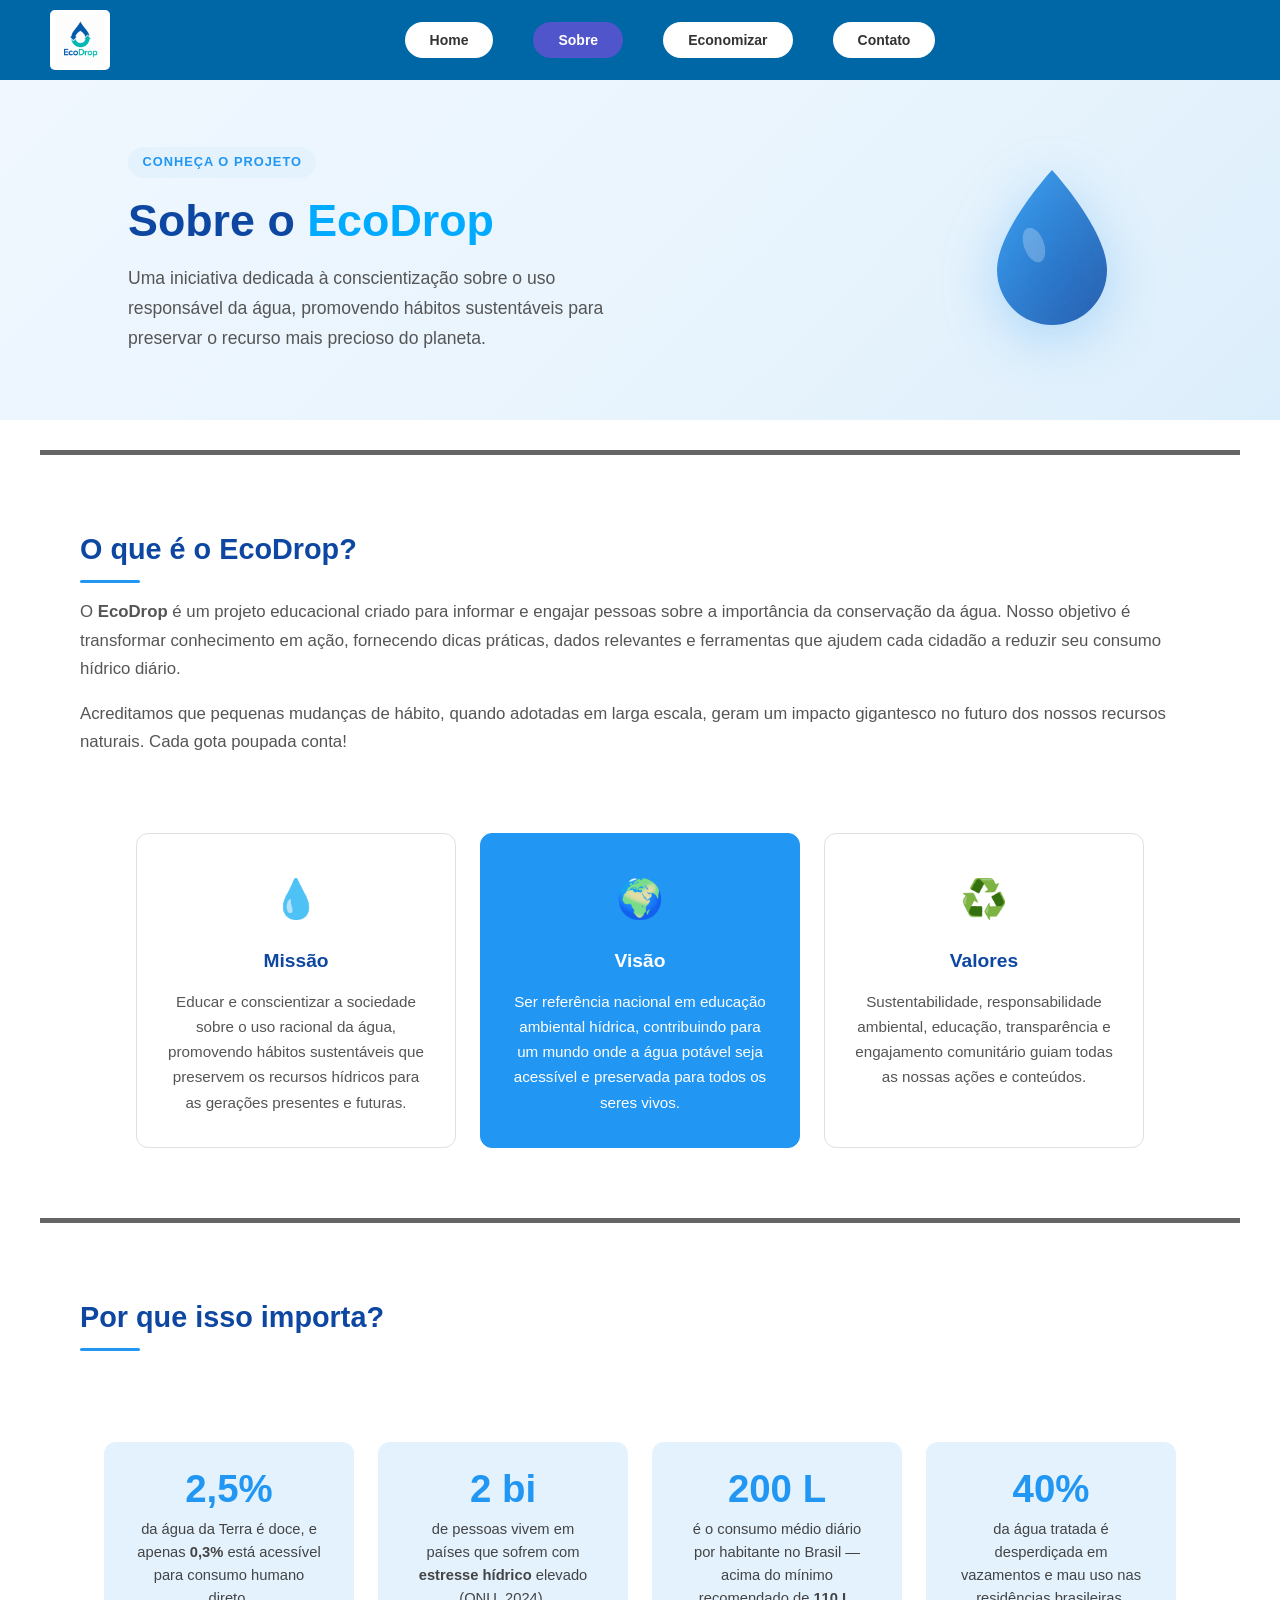
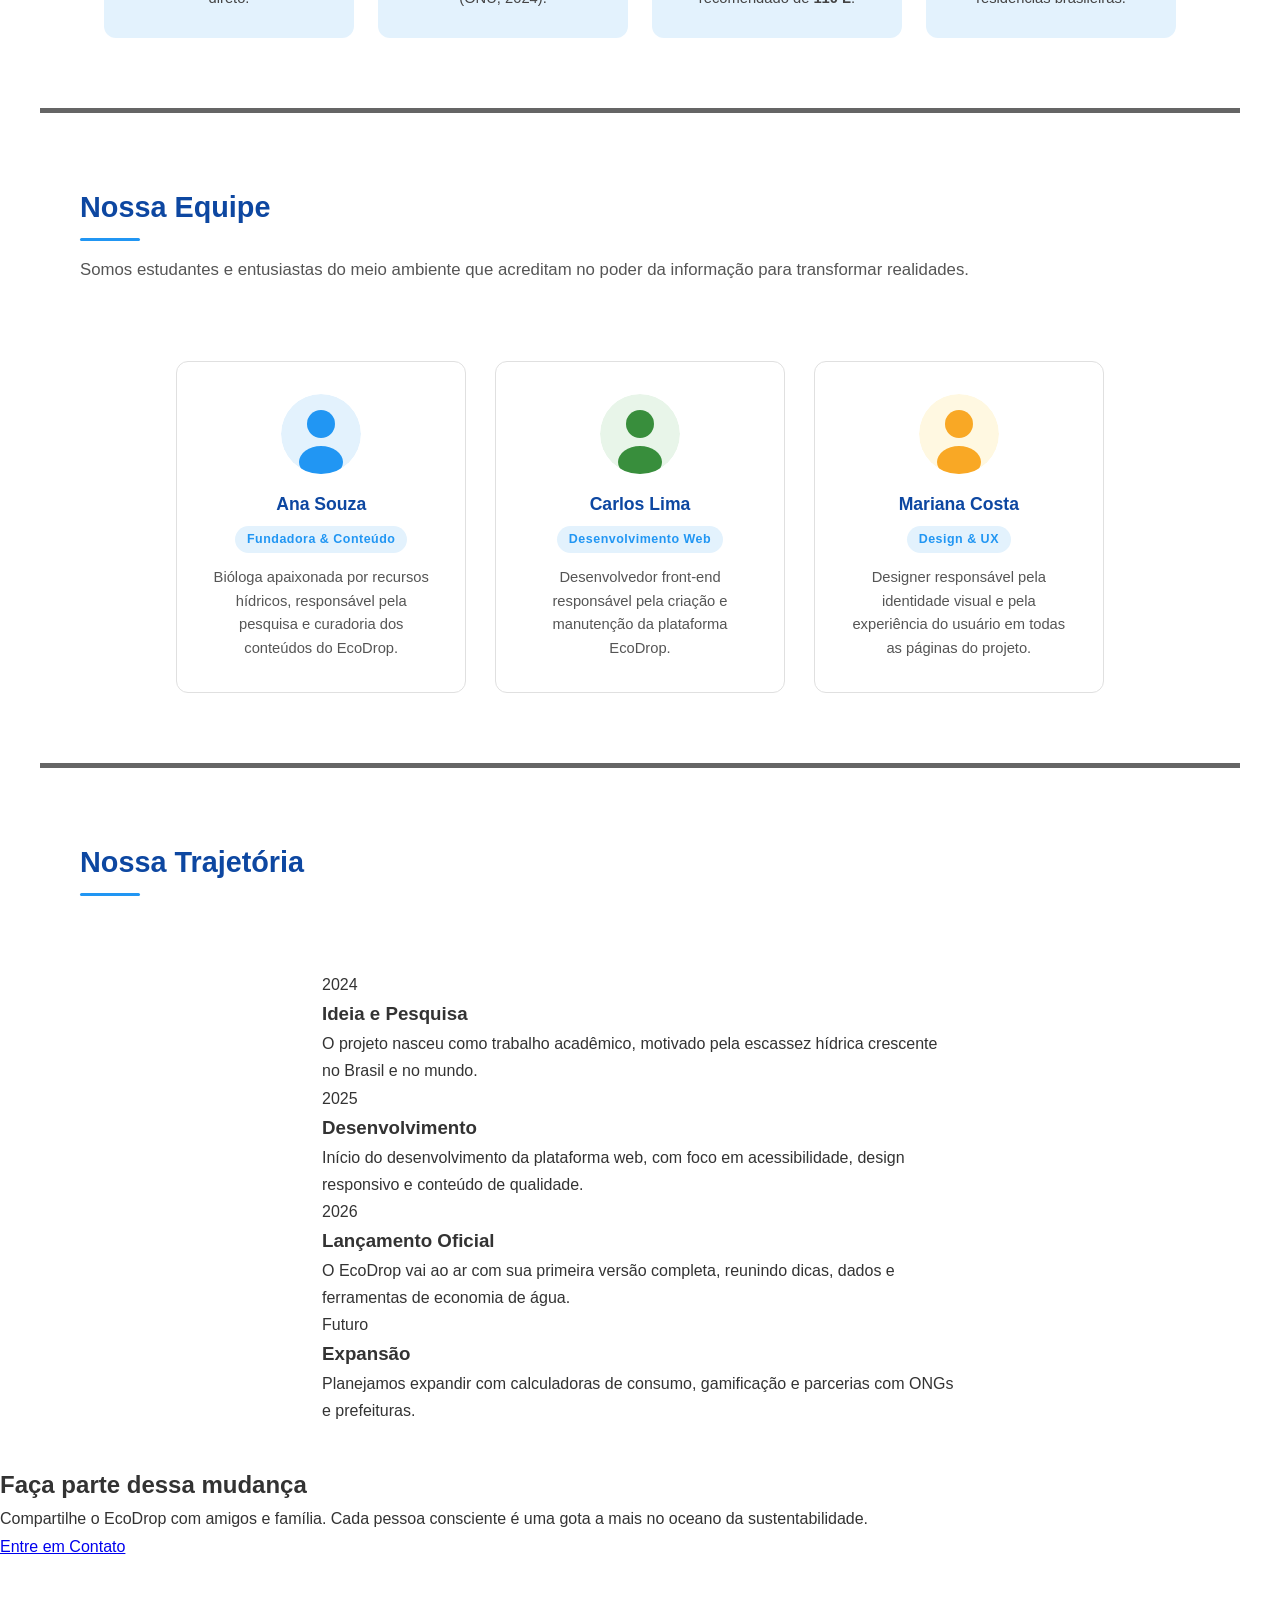
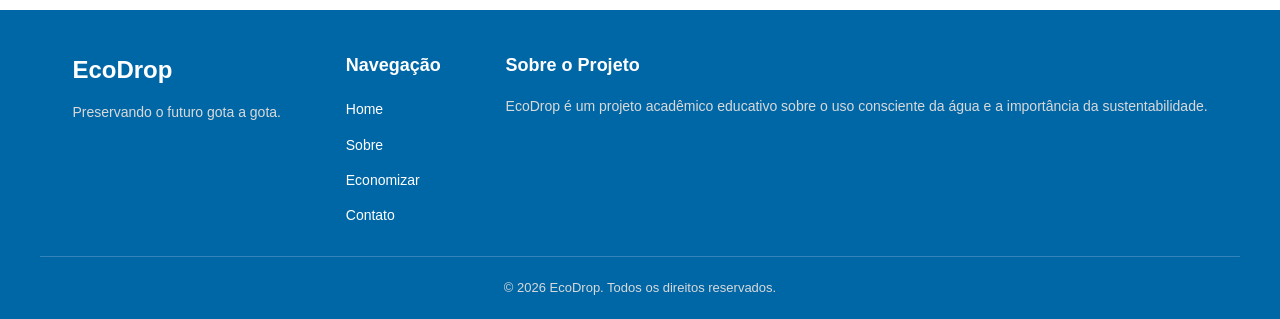
==== index.html @ 60450d12 "Update index.html" ====
<!DOCTYPE html>
<html lang="pt-br">

<head>
    <meta charset="UTF-8">
    <meta name="viewport" content="width=device-width, initial-scale=1.0">
    <title>EcoDrop – Sobre</title>
    <link rel="stylesheet" href="../CSS/stylesobre.css">
    <link rel ="stylesheet" href="../CSS/style.css">
</head>

<body>

    <!-- ═══════════════════════ CABEÇALHO ═══════════════════════ -->
<header class="cabecalho">
    <button class="menu-hamburger" id="btn-hamburger">
        <span class="bar"></span>
        <span class="bar"></span>
        <span class="bar"></span>
    </button>

    <div class="logo">
        <a href="../index.html"> <img src="../imagens/logo.png" alt="Logo EcoDrop"></a>
    </div>

    <nav class="menu">
        <ul id="menu-lista">
            <li><a href="../index.html">Home</a></li>
            <li id="sobre"><a href="sobre.html">Sobre</a></li>
            <li><a href="economizar.html">Economizar</a></li>
            <li><a href="contato.html">Contato</a></li>
        </ul>
    </nav>
</header>

    <!-- ═══════════════════════ HERO ═══════════════════════ -->
    <section class="hero-sobre">
        <div class="hero-sobre-conteudo">
            <span class="hero-tag">Conheça o Projeto</span>
            <h1>Sobre o <span class="destaque-azul">EcoDrop</span></h1>
            <p>Uma iniciativa dedicada à conscientização sobre o uso responsável da água, promovendo hábitos sustentáveis para preservar o recurso mais precioso do planeta.</p>
        </div>
        <div class="hero-sobre-imagem">
            <div class="circulo-agua">
                <svg viewBox="0 0 200 200" xmlns="http://www.w3.org/2000/svg" aria-hidden="true">
                    <defs>
                        <linearGradient id="gradAgua" x1="0%" y1="0%" x2="100%" y2="100%">
                            <stop offset="0%" style="stop-color:#2196F3;stop-opacity:0.9"/>
                            <stop offset="100%" style="stop-color:#0D47A1;stop-opacity:0.9"/>
                        </linearGradient>
                    </defs>
                    <path d="M100 20 C100 20, 155 80, 155 120 A55 55 0 0 1 45 120 C45 80, 100 20, 100 20Z"
                          fill="url(#gradAgua)" opacity="0.95"/>
                    <ellipse cx="82" cy="95" rx="10" ry="18" fill="white" opacity="0.25" transform="rotate(-20 82 95)"/>
                </svg>
            </div>
        </div>
    </section>

    <hr class="divisor">

    <!-- ═══════════════════════ O QUE É O ECODROP ═══════════════════════ -->
    <div class="containerTexto">
        <h2>O que é o EcoDrop?</h2>
        <p>O <strong>EcoDrop</strong> é um projeto educacional criado para informar e engajar pessoas sobre a importância da conservação da água. Nosso objetivo é transformar conhecimento em ação, fornecendo dicas práticas, dados relevantes e ferramentas que ajudem cada cidadão a reduzir seu consumo hídrico diário.</p>
        <p style="margin-top: 1rem;">Acreditamos que pequenas mudanças de hábito, quando adotadas em larga escala, geram um impacto gigantesco no futuro dos nossos recursos naturais. Cada gota poupada conta!</p>
    </div>

    <!-- ═══════════════════════ MISSÃO / VISÃO / VALORES ═══════════════════════ -->
    <section class="secao-mvv">
        <div class="card-mvv">
            <div class="icone-mvv">💧</div>
            <h3>Missão</h3>
            <p>Educar e conscientizar a sociedade sobre o uso racional da água, promovendo hábitos sustentáveis que preservem os recursos hídricos para as gerações presentes e futuras.</p>
        </div>
        <div class="card-mvv destaque">
            <div class="icone-mvv">🌍</div>
            <h3>Visão</h3>
            <p>Ser referência nacional em educação ambiental hídrica, contribuindo para um mundo onde a água potável seja acessível e preservada para todos os seres vivos.</p>
        </div>
        <div class="card-mvv">
            <div class="icone-mvv">♻️</div>
            <h3>Valores</h3>
            <p>Sustentabilidade, responsabilidade ambiental, educação, transparência e engajamento comunitário guiam todas as nossas ações e conteúdos.</p>
        </div>
    </section>

    <hr class="divisor">

    <!-- ═══════════════════════ DADOS IMPACTANTES ═══════════════════════ -->
    <div class="containerTexto">
        <h2>Por que isso importa?</h2>
    </div>

    <section class="secao-dados">
        <div class="dado-item">
            <span class="dado-numero">2,5%</span>
            <p>da água da Terra é doce, e apenas <strong>0,3%</strong> está acessível para consumo humano direto.</p>
        </div>
        <div class="dado-item">
            <span class="dado-numero">2 bi</span>
            <p>de pessoas vivem em países que sofrem com <strong>estresse hídrico</strong> elevado (ONU, 2024).</p>
        </div>
        <div class="dado-item">
            <span class="dado-numero">200 L</span>
            <p>é o consumo médio diário por habitante no Brasil — acima do mínimo recomendado de <strong>110 L</strong>.</p>
        </div>
        <div class="dado-item">
            <span class="dado-numero">40%</span>
            <p>da água tratada é desperdiçada em vazamentos e mau uso nas residências brasileiras.</p>
        </div>
    </section>

    <hr class="divisor">

    <!-- ═══════════════════════ EQUIPE ═══════════════════════ -->
    <div class="containerTexto">
        <h2>Nossa Equipe</h2>
        <p>Somos estudantes e entusiastas do meio ambiente que acreditam no poder da informação para transformar realidades.</p>
    </div>

    <section class="secao-equipe">

        <div class="card-membro">
            <div class="avatar-membro">
                <svg viewBox="0 0 80 80" xmlns="http://www.w3.org/2000/svg" aria-hidden="true">
                    <circle cx="40" cy="40" r="40" fill="#E3F2FD"/>
                    <circle cx="40" cy="30" r="14" fill="#2196F3"/>
                    <ellipse cx="40" cy="68" rx="22" ry="16" fill="#2196F3"/>
                </svg>
            </div>
            <h3>Ana Souza</h3>
            <span class="cargo-membro">Fundadora &amp; Conteúdo</span>
            <p>Bióloga apaixonada por recursos hídricos, responsável pela pesquisa e curadoria dos conteúdos do EcoDrop.</p>
        </div>

        <div class="card-membro">
            <div class="avatar-membro">
                <svg viewBox="0 0 80 80" xmlns="http://www.w3.org/2000/svg" aria-hidden="true">
                    <circle cx="40" cy="40" r="40" fill="#E8F5E9"/>
                    <circle cx="40" cy="30" r="14" fill="#388E3C"/>
                    <ellipse cx="40" cy="68" rx="22" ry="16" fill="#388E3C"/>
                </svg>
            </div>
            <h3>Carlos Lima</h3>
            <span class="cargo-membro">Desenvolvimento Web</span>
            <p>Desenvolvedor front-end responsável pela criação e manutenção da plataforma EcoDrop.</p>
        </div>

        <div class="card-membro">
            <div class="avatar-membro">
                <svg viewBox="0 0 80 80" xmlns="http://www.w3.org/2000/svg" aria-hidden="true">
                    <circle cx="40" cy="40" r="40" fill="#FFF8E1"/>
                    <circle cx="40" cy="30" r="14" fill="#F9A825"/>
                    <ellipse cx="40" cy="68" rx="22" ry="16" fill="#F9A825"/>
                </svg>
            </div>
            <h3>Mariana Costa</h3>
            <span class="cargo-membro">Design &amp; UX</span>
            <p>Designer responsável pela identidade visual e pela experiência do usuário em todas as páginas do projeto.</p>
        </div>

    </section>

    <hr class="divisor">

    <!-- ═══════════════════════ LINHA DO TEMPO ═══════════════════════ -->
    <div class="containerTexto">
        <h2>Nossa Trajetória</h2>
    </div>

    <section class="timeline">

        <div class="timeline-item">
            <div class="timeline-ponto"></div>
            <div class="timeline-conteudo">
                <span class="timeline-ano">2024</span>
                <h3>Ideia e Pesquisa</h3>
                <p>O projeto nasceu como trabalho acadêmico, motivado pela escassez hídrica crescente no Brasil e no mundo.</p>
            </div>
        </div>

        <div class="timeline-item invertido">
            <div class="timeline-ponto"></div>
            <div class="timeline-conteudo">
                <span class="timeline-ano">2025</span>
                <h3>Desenvolvimento</h3>
                <p>Início do desenvolvimento da plataforma web, com foco em acessibilidade, design responsivo e conteúdo de qualidade.</p>
            </div>
        </div>

        <div class="timeline-item">
            <div class="timeline-ponto"></div>
            <div class="timeline-conteudo">
                <span class="timeline-ano">2026</span>
                <h3>Lançamento Oficial</h3>
                <p>O EcoDrop vai ao ar com sua primeira versão completa, reunindo dicas, dados e ferramentas de economia de água.</p>
            </div>
        </div>

        <div class="timeline-item invertido">
            <div class="timeline-ponto destaque-futuro"></div>
            <div class="timeline-conteudo futuro">
                <span class="timeline-ano">Futuro</span>
                <h3>Expansão</h3>
                <p>Planejamos expandir com calculadoras de consumo, gamificação e parcerias com ONGs e prefeituras.</p>
            </div>
        </div>

    </section>

    <!-- ═══════════════════════ CTA ═══════════════════════ -->
    <section class="secao-cta">
        <h2>Faça parte dessa mudança</h2>
        <p>Compartilhe o EcoDrop com amigos e família. Cada pessoa consciente é uma gota a mais no oceano da sustentabilidade.</p>
        <a href="../contato/index.html" class="btn-cta">Entre em Contato</a>
    </section>

    <!-- ═══════════════════════ BOTÃO TOPO ═══════════════════════ -->
    <button id="btn-topo" class="botao-subir">&#10094;</button>

    <!-- ═══════════════════════ RODAPÉ ═══════════════════════ -->
     <footer class="rodape">
    <div class="conteudo-rodape">

      <div class="rodape-logo">
        <h3>EcoDrop</h3>
        <p>Preservando o futuro gota a gota.</p>
      </div>

      <div class="rodape-links">
        <h4>Navegação</h4>
        <ul>
          <li><a href="../index.html">Home</a></li>
          <li><a href="sobre.html">Sobre</a></li>
          <li><a href="economizar.html">Economizar</a></li>
          <li><a href="contato.html">Contato</a></li>
        </ul>
      </div>

      <div class="rodape-links">
        <h4>Sobre o Projeto</h4>
        <p style="font-size: 14px; color: #d9d9d9; line-height: 1.6;">
          EcoDrop é um projeto acadêmico educativo sobre o uso consciente
          da água e a importância da sustentabilidade.
        </p>
      </div>

    </div>
    <p class="rodape-direitos">© 2026 EcoDrop. Todos os direitos reservados.</p>
  </footer>

    <script src="../js/script_sobre.js"></script>
	<script src="../js/script.js"></script>
</body>
</html>
---- CSS/stylesobre.css ----
* {
    box-sizing: border-box;
    margin: 0;
    padding: 0;
}

:root {
    --azul-primario:   #2196F3;
    --azul-escuro:     #0D47A1;
    --azul-claro:      #E3F2FD;
    --cinza-texto:     #333333;
    --branco:          #ffffff;
    --sombra-card:     0 4px 18px rgba(33, 150, 243, 0.13);
    --raio:            12px;
    --transicao:       0.28s ease;
}

html, body {
    scroll-behavior: smooth;
    overflow-x: hidden;
    width: 100%;
}

body {
    font-family: 'Segoe UI', Tahoma, Geneva, Verdana, sans-serif;
    color: var(--cinza-texto);
    background-color: var(--branco);
    line-height: 1.7;
}

.destaque-azul  { color: var(--azul-primario); font-weight: 700; }
.destaque-preto { color: #111;                 font-weight: 700; }

#sobre a {
    background-color: #5155cb;
    color: white;
}

#sobre a:hover {
    background-color: white;
    color: #111;
}

.divisor {
    border: none;
    border-top: 2px solid #e0e0e0;
    margin: 2.5rem auto;
    width: 90%;
}

.containerTexto {
    max-width: 860px;
    margin: 2.5rem auto;
    padding: 0 2rem;
}

.containerTexto h2 {
    font-size: 1.8rem;
    color: var(--azul-escuro);
    margin-bottom: 1rem;
}

.containerTexto h2::after {
    content: '';
    display: block;
    width: 60px;
    height: 3px;
    background: var(--azul-primario);
    margin-top: 6px;
    border-radius: 4px;
}

.containerTexto p {
    font-size: 1.05rem;
    color: #555;
}

.containerTexto ul {
    padding-left: 1.3rem;
}

.containerTexto ul li {
    margin-bottom: 0.6rem;
    font-size: 1rem;
}

.hero-sobre {
    display: flex;
    align-items: center;
    justify-content: space-between;
    gap: 3rem;
    padding: 4rem 10%;
    background: linear-gradient(135deg, #f0f7ff 0%, #e8f4fd 60%, #dceefb 100%);
    min-height: 340px;
}

.hero-sobre-conteudo {
    flex: 1;
    max-width: 560px;
}

.hero-tag {
    display: inline-block;
    background: var(--azul-claro);
    color: var(--azul-primario);
    font-size: 0.8rem;
    font-weight: 700;
    letter-spacing: 0.08em;
    text-transform: uppercase;
    padding: 0.3rem 0.9rem;
    border-radius: 999px;
    margin-bottom: 1rem;
}

.hero-sobre-conteudo h1 {
    font-size: 2.8rem;
    line-height: 1.2;
    color: var(--azul-escuro);
    margin-bottom: 1rem;
}

.hero-sobre-conteudo p {
    font-size: 1.1rem;
    color: #555;
    max-width: 500px;
}

.hero-sobre-imagem {
    flex-shrink: 0;
    display: flex;
    align-items: center;
    justify-content: center;
}

.circulo-agua {
    width: 200px;
    height: 200px;
    animation: flutuar 4s ease-in-out infinite;
    filter: drop-shadow(0 12px 28px rgba(33, 150, 243, 0.35));
}

@keyframes flutuar {
    0%, 100% { transform: translateY(0); }
    50%      { transform: translateY(-14px); }
}

.secao-mvv {
    display: flex;
    gap: 1.5rem;
    flex-wrap: wrap;
    justify-content: center;
    padding: 1rem 6% 2.5rem;
}

.card-mvv {
    background: var(--branco);
    border: 1.5px solid #e0e0e0;
    border-radius: var(--raio);
    padding: 2rem 1.8rem;
    flex: 1;
    min-width: 240px;
    max-width: 320px;
    text-align: center;
    transition: transform var(--transicao), box-shadow var(--transicao);
}

.card-mvv:hover {
    transform: translateY(-6px);
    box-shadow: var(--sombra-card);
}

.card-mvv.destaque {
    background: var(--azul-primario);
    border-color: var(--azul-primario);
    color: var(--branco);
}

.card-mvv.destaque h3,
.card-mvv.destaque p {
    color: var(--branco);
}

.icone-mvv {
    font-size: 2.4rem;
    margin-bottom: 0.9rem;
}

.card-mvv h3 {
    font-size: 1.2rem;
    font-weight: 700;
    color: var(--azul-escuro);
    margin-bottom: 0.7rem;
}

.card-mvv p {
    font-size: 0.95rem;
    color: #555;
    line-height: 1.65;
}

.secao-dados {
    display: flex;
    flex-wrap: wrap;
    justify-content: center;
    gap: 1.5rem;
    padding: 1rem 6% 2.5rem;
}

.dado-item {
    background: var(--azul-claro);
    border-radius: var(--raio);
    padding: 1.8rem 2rem;
    flex: 1;
    min-width: 200px;
    max-width: 250px;
    text-align: center;
    transition: transform var(--transicao), box-shadow var(--transicao);
}

.dado-item:hover {
    transform: translateY(-5px);
    box-shadow: var(--sombra-card);
}

.dado-numero {
    display: block;
    font-size: 2.4rem;
    font-weight: 800;
    color: var(--azul-primario);
    margin-bottom: 0.6rem;
    line-height: 1;
}

.dado-item p {
    font-size: 0.92rem;
    color: #444;
    line-height: 1.55;
}

.secao-equipe {
    display: flex;
    flex-wrap: wrap;
    justify-content: center;
    gap: 1.8rem;
    padding: 1rem 6% 2.5rem;
}

.card-membro {
    background: var(--branco);
    border: 1.5px solid #e0e0e0;
    border-radius: var(--raio);
    padding: 2rem 1.8rem;
    flex: 1;
    min-width: 230px;
    max-width: 290px;
    text-align: center;
    transition: transform var(--transicao), box-shadow var(--transicao);
}

.card-membro:hover {
    transform: translateY(-6px);
    box-shadow: var(--sombra-card);
}

.avatar-membro {
    width: 80px;
    height: 80px;
    margin: 0 auto 1rem;
    border-radius: 50%;
    overflow: hidden;
}

.avatar-membro svg {
    width: 100%;
    height: 100%;
}

.card-membro h3 {
    font-size: 1.1rem;
    font-weight: 700;
    color: var(--azul-escuro);
    margin-bottom: 0.25rem;
}

.cargo-membro {
    display: inline-block;
    background: var(--azul-claro);
    color: var(--azul-primario);
    font-size: 0.78rem;
    font-weight: 600;
    padding: 0.2rem 0.75rem;
    border-radius: 999px;
    margin-bottom: 0.8rem;
    letter-spacing: 0.04em;
}

.card-membro p {
    font-size: 0.92rem;
    color: #555;
    line-height: 1.6;
}

.timeline {
    position: relative;
    max-width: 700px;
    margin: 0 auto 2.5rem;
    padding: 0 2rem;
}

.timeline::before {
    content: '';
    position: absolute;
    left: 50%;
    top: 0;
    bottom: 0;
    width: 3px;
    background: linear-gradient(to bottom, var(--azul-
---- CSS/style.css ----
* {
    margin: 0;
    padding: 0;
    box-sizing: border-box;
    font-family: Arial, sans-serif;
}

body {
    background-color: #FFFFFF;
}

.cabecalho {
    background-color: #0067A7;
    padding: 10px 50px;
    display: flex;
    align-items: center;
    height: 80px;
    line-height: 0;
}

.logo img {
    height: 60px;
    background-color: white;
    padding: 5px;
    border-radius: 5px;
    display: block; 
}

.logo a {
    text-decoration: none;
}

.menu {
    flex: 1;
    display: flex;
    justify-content: center;
}

.menu ul {
    list-style: none;
    display: flex;
    gap: 40px;
}

.menu a {
    text-decoration: none;
    color: #333;
    background-color: white;
    padding: 10px 25px;
    border-radius: 25px;
    font-weight: bold;
    font-size: 14px;
    transition: background-color 0.2s;
}

#home a {
    background-color: #5155cb;
    color: white;
}

#home a:hover {
    background-color: #FFFFFF;
    color: #333;
}

.menu a:hover {
    background-color: #5155cb;
    color: white;
}

.container-banner {
    width: 95%;
    max-width: 1200px;
    margin: 10px auto;
    padding: 10px 15px;
    background-color: #bdbdbd;
    position: relative;
    overflow: hidden;
    border-radius: 5px;
}

.carousel-track {
    display: flex;
    transition: transform 0.6s ease-in-out;
    width: 100%;
}

.slide-banner {
    min-width: 100%;
    flex-shrink: 0;
    display: block;
    padding: 10px 15px;
}

.carousel-image {
    width: 100%;
    height: 400px;
    object-fit: cover;
    object-position: center;
    display: block;
    border-radius: 8px;
}

.seta {
    position: absolute;
    top: 50%;
    transform: translateY(-50%);
    background: none;
    border: none;
    color: #333;
    font-size: 45px;
    cursor: pointer;
    z-index: 10;
}

.seta-esq { left: 15px; }
.seta-dir { right: 15px; }

.indicadores {
    display: flex;
    justify-content: center;
    gap: 12px;
    margin-top: 15px;
}

.bolinha {
    width: 12px;
    height: 12px;
    background-color: white;
    border-radius: 50%;
    cursor: pointer;
    border: 1px solid #666;
}

.bolinha.ativa {
    background-color: #000000;
    border-color: #000000;
}

.divisor {
    border: none;
    height: 5px;
    background-color: #656565;
    margin: 30px auto;
    width: 95%;
    max-width: 1200px;
}

.containerTexto {
    background-color: #ffffff;
    color: rgb(0, 0, 0);
    width: 95%;
    max-width: 1200px;
    margin: 20px auto;
    padding: 40px;
    border-radius: 15px;
}

.containerTexto h2 {
    margin-bottom: 15px;
}

.containerTexto ul {
    list-style: none;
}

.destaque-azul {
    color: #00aaff;
    font-weight: bold;
}

.destaque-preto {
    color: #00aaff;
    font-weight: bold;
}

.secao-metodos {
    width: 95%;
    max-width: 1200px;
    margin: 50px auto;
    height: calc(100vh - 100px);
    display: flex;
    flex-direction: column;
}

.titulo-metodos {
    background-color: #0067A7;
    color: #FFFFFF;
    text-align: center;
    padding: 15px;
    border-radius: 5px;
    margin-bottom: 30px;
}

.grid-cards {
    display: flex;
    flex-wrap: wrap;
    justify-content: flex-start;
    gap: 30px;
    width: 100%;
    flex: 1;
    overflow-y: auto;
    scroll-snap-type: y mandatory;
    padding-right: 10px;
}

.grid-cards::-webkit-scrollbar {
    width: 6px;
}

.grid-cards::-webkit-scrollbar-thumb {
    background: #0067A7;
    border-radius: 10px;
}

.card-equipamento {
    background-color: #d9d9d9;
    flex: 0 1 calc(33.333% - 20px);
    max-width: 380px;
    min-width: 280px;
    height: calc(100% - 20px);
    max-height: 450px;
    border-radius: 5px;
    position: relative;
    text-decoration: none;
    color: inherit;
    display: block;
    transition: transform 0.2s;
    scroll-snap-align: start;
    overflow: hidden;
}

.card-equipamento:hover {
    transform: translateY(-5px);
}

.card-equipamento h3 {
    position: absolute;
    top: 20px;
    left: 0;
    width: 100%;
    text-align: center;
    font-size: 20px;
    color: white;
    text-shadow: 1px 1px 4px rgba(0, 0, 0, 0.8);
    z-index: 5;
}

.conteudo-card {
    width: 100%;
    height: 100%;
    position: relative;
}

.conteudo-card img {
    width: 100%;
    height: 100%;
    object-fit: cover;
    display: block;
}

.barra-info {
    position: absolute;
    bottom: -50%;
    left: 0;
    width: 100%;
    height: 50%;
    background-color: rgba(81, 85, 203, 0.5);
    transition: bottom 0.4s ease;
    display: flex;
    align-items: center;
    justify-content: center;
    pointer-events: none;
    z-index: 10;
}

.barra-info p {
    color: white;
    font-size: 15px;
    padding: 20px;
    opacity: 0;
    transition: opacity 0.3s ease;
    text-align: center;
    font-weight: bold;
}

.card-equipamento:hover .barra-info {
    bottom: 0;
}

.card-equipamento:hover .barra-info p {
    opacity: 1;
}

html {
    scroll-behavior: smooth;
}

.secao-detalhe {
    width: 95%;
    max-width: 1200px;
    min-height: 100vh;
    display: flex;
    flex-direction: column;
    justify-content: flex-start;
    align-items: center;
    padding: 60px 40px;
    background-color: rgba(161, 113, 23, 0.3);
    border-radius: 15px;
    box-sizing: border-box;
    margin: 120px auto;
}

.secao-detalhe h1 {
    color: #0067A7;
    margin-bottom: 40px;
    font-size: 36px;
    text-transform: uppercase;
    width: 100%;
    text-align: center;
}

.conteudo-detalhe {
    display: flex;
    flex-direction: column;
    align-items: center;
    justify-content: flex-start;
    gap: 30px;
    max-width: 1200px;
    width: 100%;
}

.texto-explicativo {
    width: 100%;
    max-width: 800px;
    margin: 0 auto;
    text-align: left;
}

.texto-explicativo p {
    font-size: 18px;
    line-height: 1.6;
    color: #333;
    margin-bottom: 25px;
    text-align: center;
}

.texto-explicativo h3 {
    color: #0067A7;
    margin-top: 20px;
    margin-bottom: 10px;
    font-size: 22px;
}

.texto-explicativo ul {
    list-style: none;
    padding-left: 0;
}

.texto-explicativo li {
    font-size: 17px;
    line-height: 1.6;
    color: #444;
    margin-bottom: 15px;
    position: relative;
}

.imagem-explicativa {
    flex: 1;
    display: flex;
    justify-content: center;
    align-items: center;
}

.imagem-explicativa img {
    width: 800px;
    height: 400px;
    object-fit: cover;
    border-radius: 15px;
    box-shadow: 0 4px 8px rgba(0,0,0,0.2);
}

.botao-subir {
    position: fixed;
    bottom: 30px;
    right: 30px;
    background-color: #0067A7;
    color: #ffffff;
    border: none;
    width: 50px;
    height: 50px;
    border-radius: 50%;
    font-size: 22px;
    cursor: pointer;
    display: none;
    z-index: 1000;
    box-shadow: 0 4px 10px rgba(0, 0, 0, 0.4);
    transition: background-color 0.3s, transform 0.2s;
    line-height: 50px;
    text-align: center;
    transform: rotate(90deg);
}

.botao-subir:hover {
    background-color: #5155cb;
    transform: rotate(90deg);
}

.rodape {
    background-color: #0067A7;
    color: #ffffff;
    padding: 40px 20px 20px 20px;
    margin-top: 50px;
    width: 100%;
}

.conteudo-rodape {
    display: flex;
    justify-content: space-around;
    align-items: flex-start;
    max-width: 1200px;
    margin: 0 auto;
    padding-bottom: 20px;
    border-bottom: 1px solid rgba(255, 255, 255, 0.2);
}

.rodape-logo h3 {
    font-size: 24px;
    margin-bottom: 10px;
}

.rodape-logo p {
    font-size: 14px;
    color: #d9d9d9;
}

.rodape-links h4 {
    font-size: 18px;
    margin-bottom: 15px;
}

.rodape-links ul {
    list-style: none;
    padding: 0;
}

.rodape-links li {
    margin-bottom: 8px;
}

.rodape-links a {
    color: #ffffff;
    text-decoration: none;
    font-size: 14px;
    transition: color 0.2s;
}

.rodape-links a:hover {
    color: #bac6fd;
}

.rodape-direitos {
    text-align: center;
    padding-top: 20px;
    font-size: 13px;
    color: #d9d9d9;
}

.menu-hamburger {
    display: none;
}

@media (max-width: 768px) {
    .cabecalho {
        position: relative;
        justify-content: center !important;
        flex-direction: row !important;
        height: 80px;
    }

    .menu-hamburger {
        display: block;
        position: absolute;
        left: 20px;
        top: 29px;
        background: transparent;
        border: none;
        cursor: pointer;
        z-index: 100;
        padding: 0;
    }

    .menu-hamburger .bar {
        display: block;
        width: 30px;
        height: 4px;
        background-color: #ffffff;
        margin: 6px 0;
        border-radius: 3px;
    }

    .logo {
        position: absolute;
        left: 50%;
        transform: translateX(-50%);
    }

    .menu ul {
        display: flex;
        flex-direction: column;
        position: fixed;
        top: 0;
        left: -250px;
        width: 250px;
        height: 100vh;
        background-color: #0067A7;
        padding-top: 90px;
        gap: 20px;
        box-shadow: 4px 0 10px rgba(0,0,0,0.3);
        z-index: 99;
        transition: left 0.3s ease;
        margin: 0;
    }

    .menu ul.menu-ativo {
        left: 0;
    }

    .menu a {
        display: block;
        text-align: left;
        width: 85%;
        margin: 0 auto;
        padding: 12px 20px;
        border-radius: 5px;
    }

    .conteudo-rodape {
        flex-direction: column;
        gap: 30px;
        text-align: center;
        align-items: center;
    }

    .grid-cards {
        gap: 10px;
    }

    .card-equipamento {
        flex: 0 1 calc(50% - 5px);
        min-width: 140px;
        height: 200px;
    }

    .card-equipamento h3 {
        font-size: 15px;
        top: 10px;
    }

    .barra-info p {
        font-size: 12px;
        padding: 5px;
    }

    .secao-detalhe {
        padding: 30px 20px;
        margin: 50px auto;
    }

    .secao-detalhe h1 {
        font-size: 24px;
        margin-bottom: 20px;
    }

    .texto-explicativo p {
        font-size: 16px;
    }

    .texto-explicativo h3 {
        font-size: 18px;
    }

    .imagem-explicativa img {
        width: 100%;
        height: auto;
        max-width: 350px;
    }

    .container-banner {
        padding: 0;
        margin: 5px auto;
        border-radius: 0;
    }

    .slide-banner {
        padding: 5px 5px 5px 5px;
    }

    .carousel-image {
        width: 100%;
        height: 200px;
        border-radius: 0;
    }

    .seta {
        font-size: 28px;
    }

    .seta-esq { left: 5px; }
    .seta-dir { right: 5px; }
}
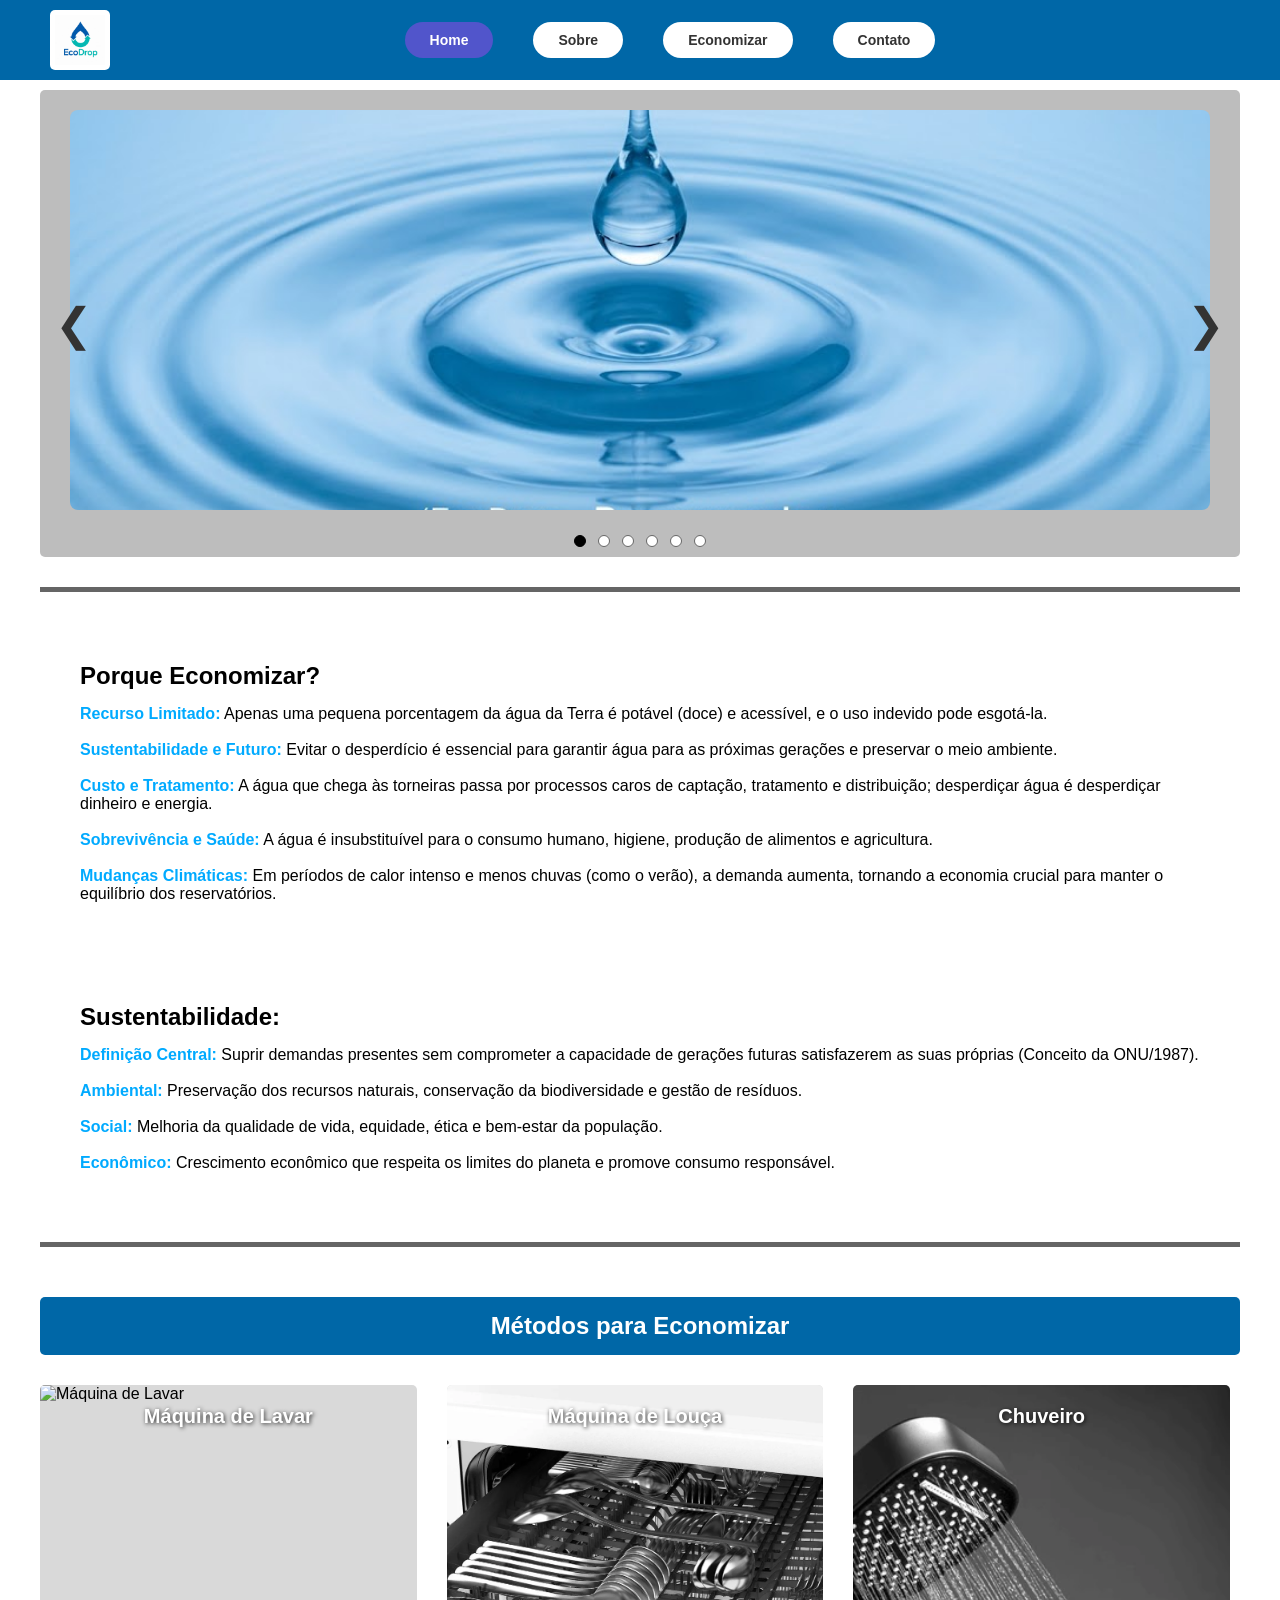
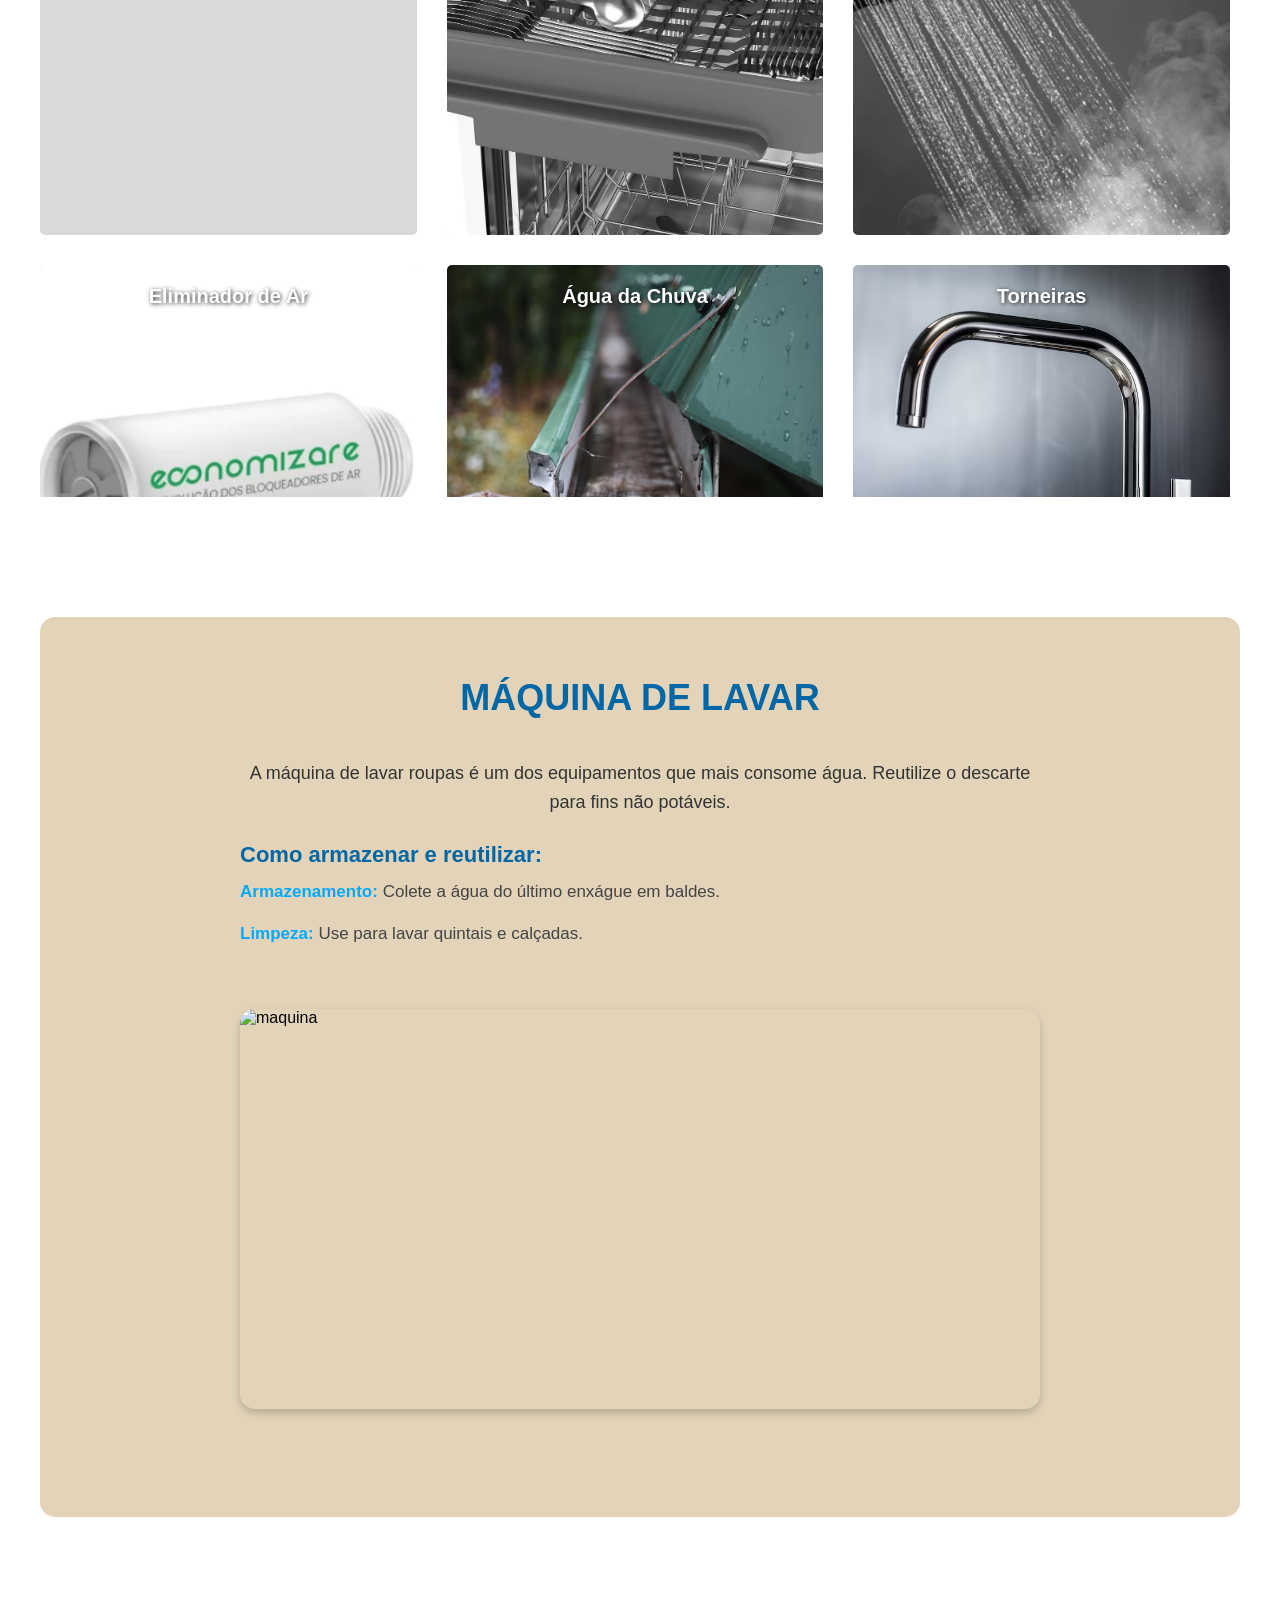
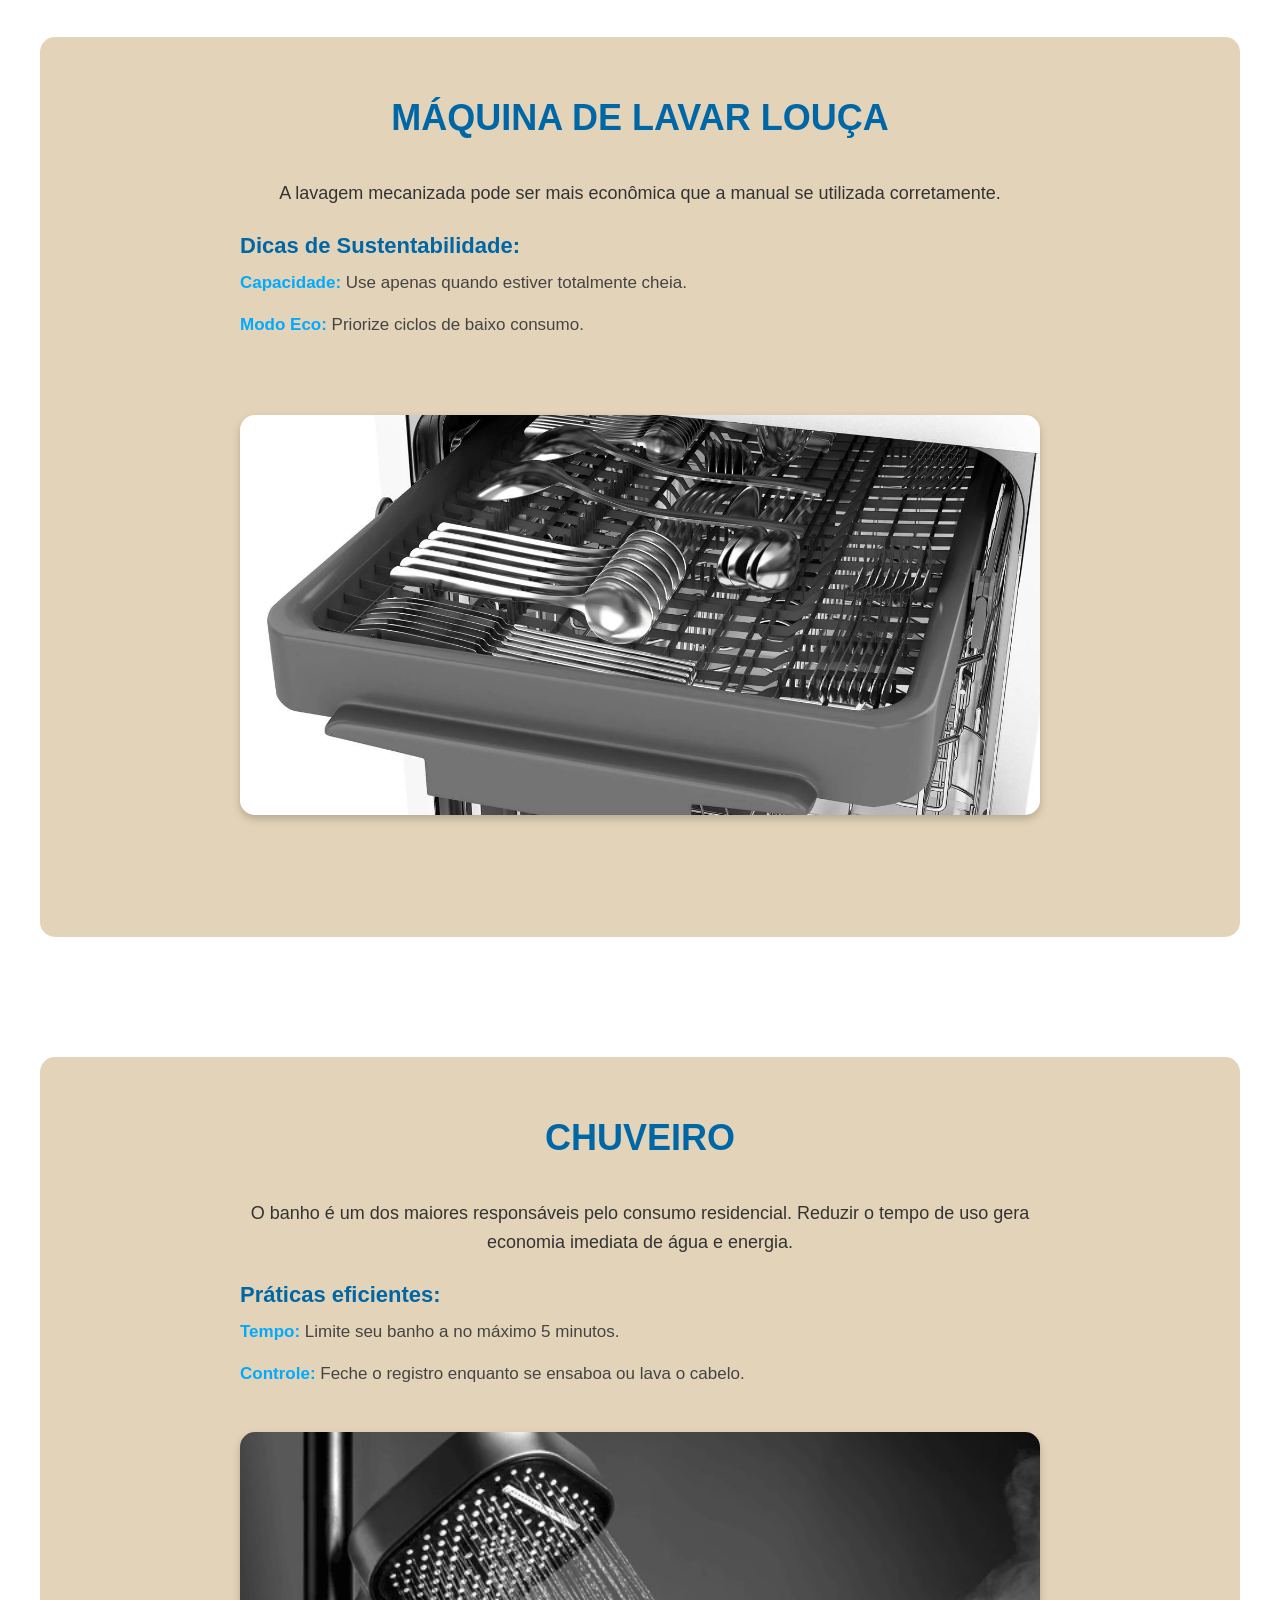
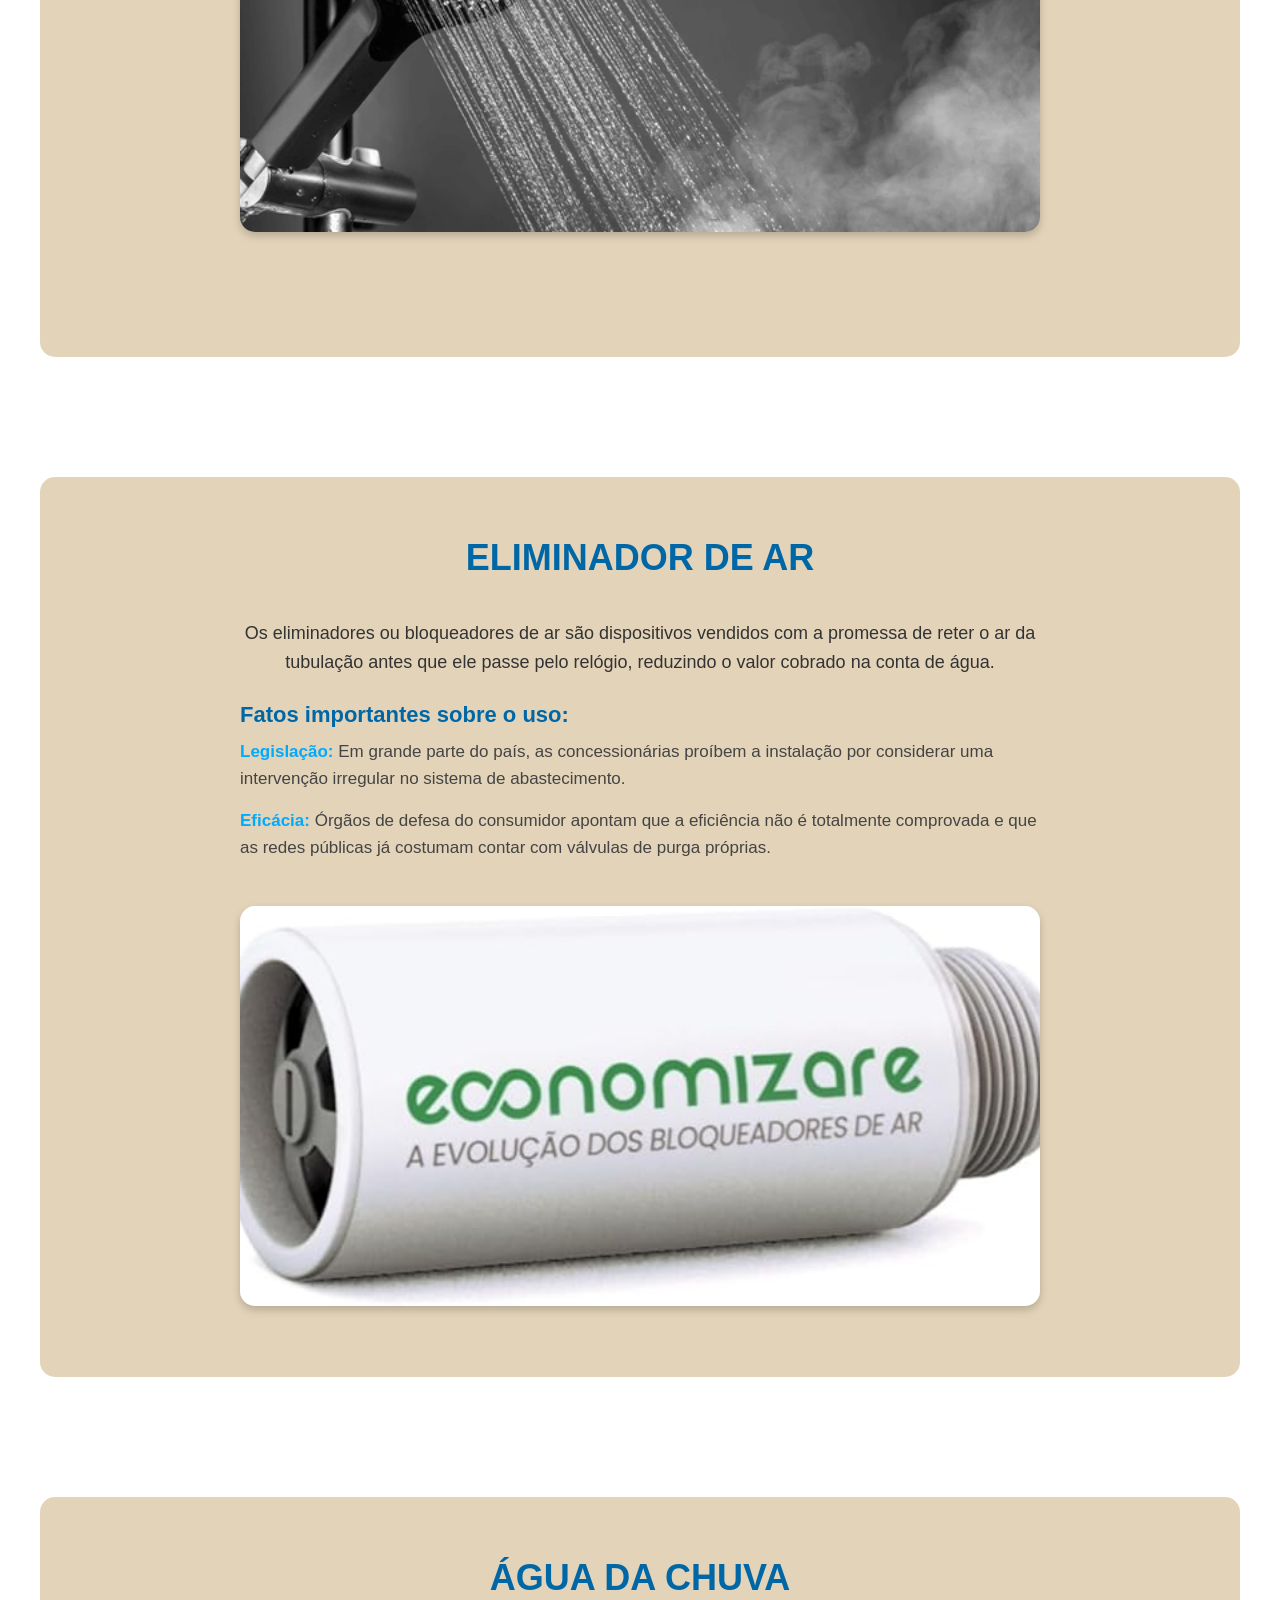
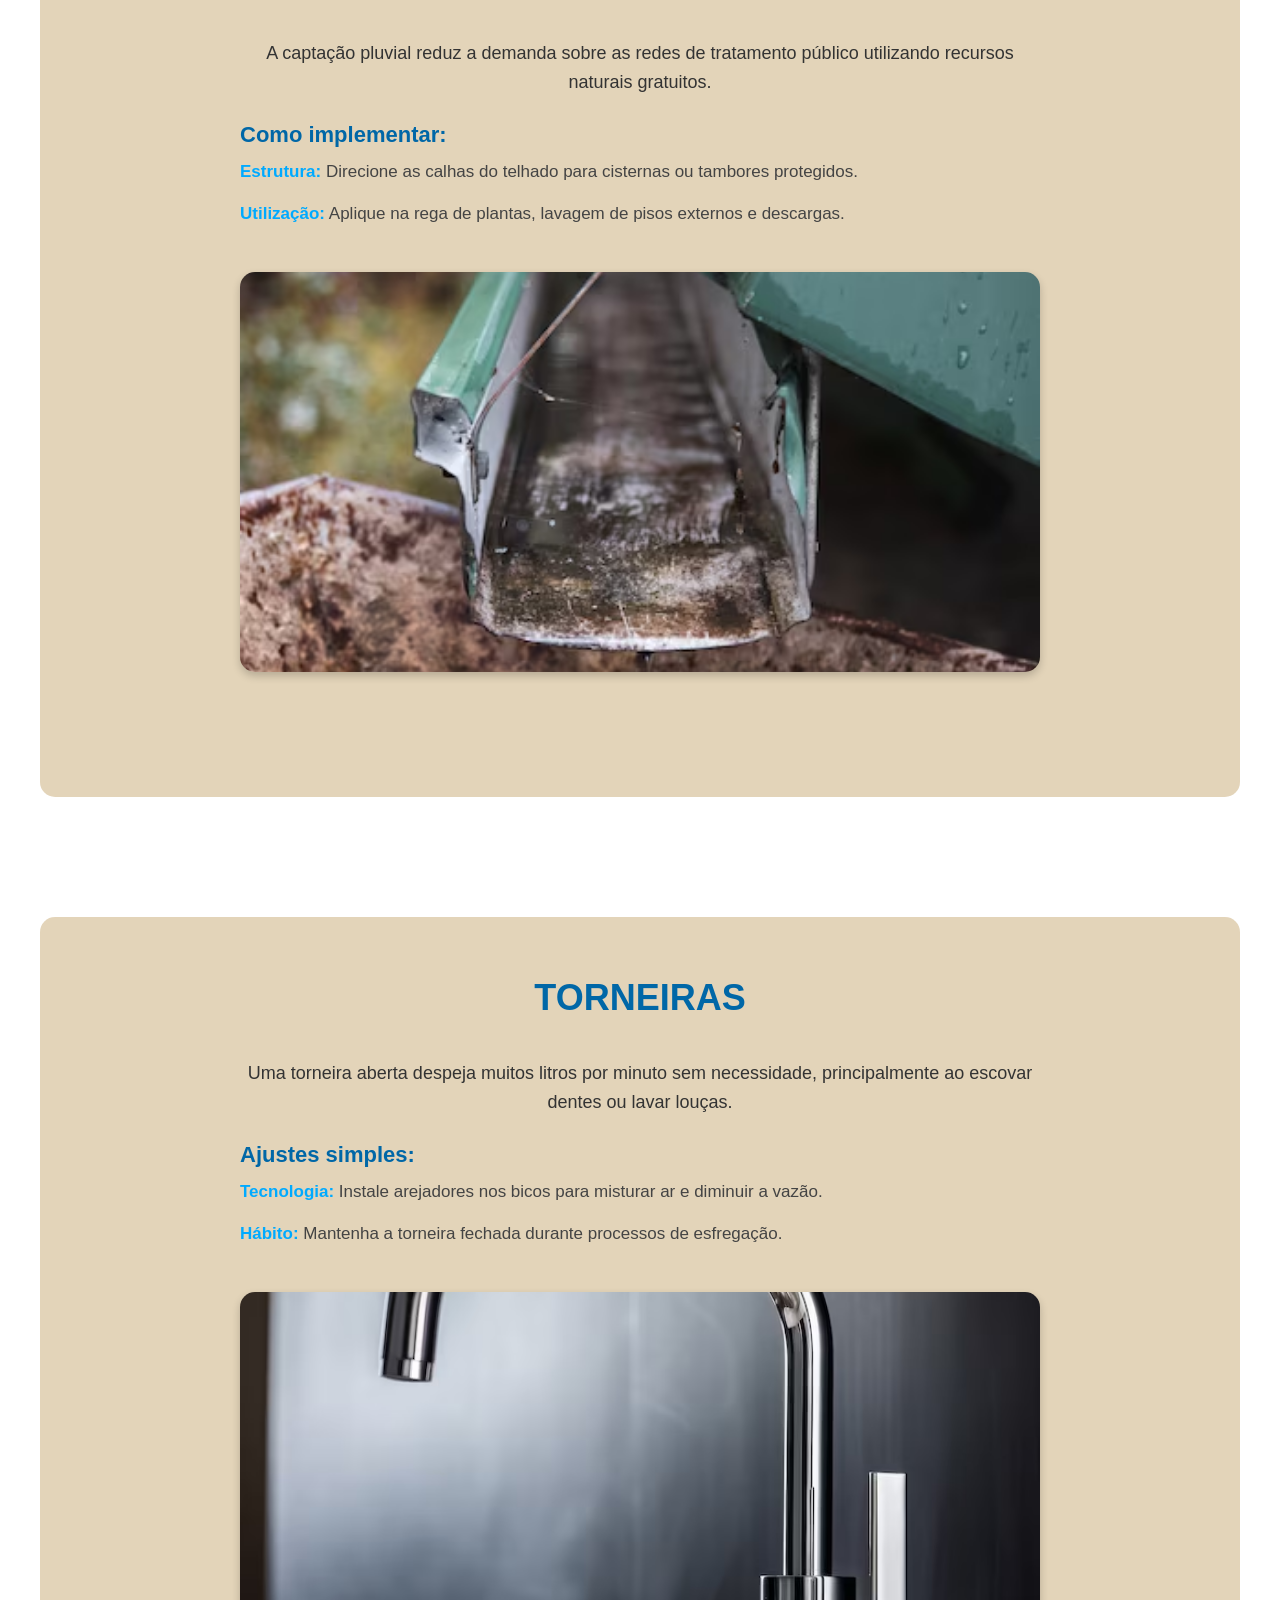
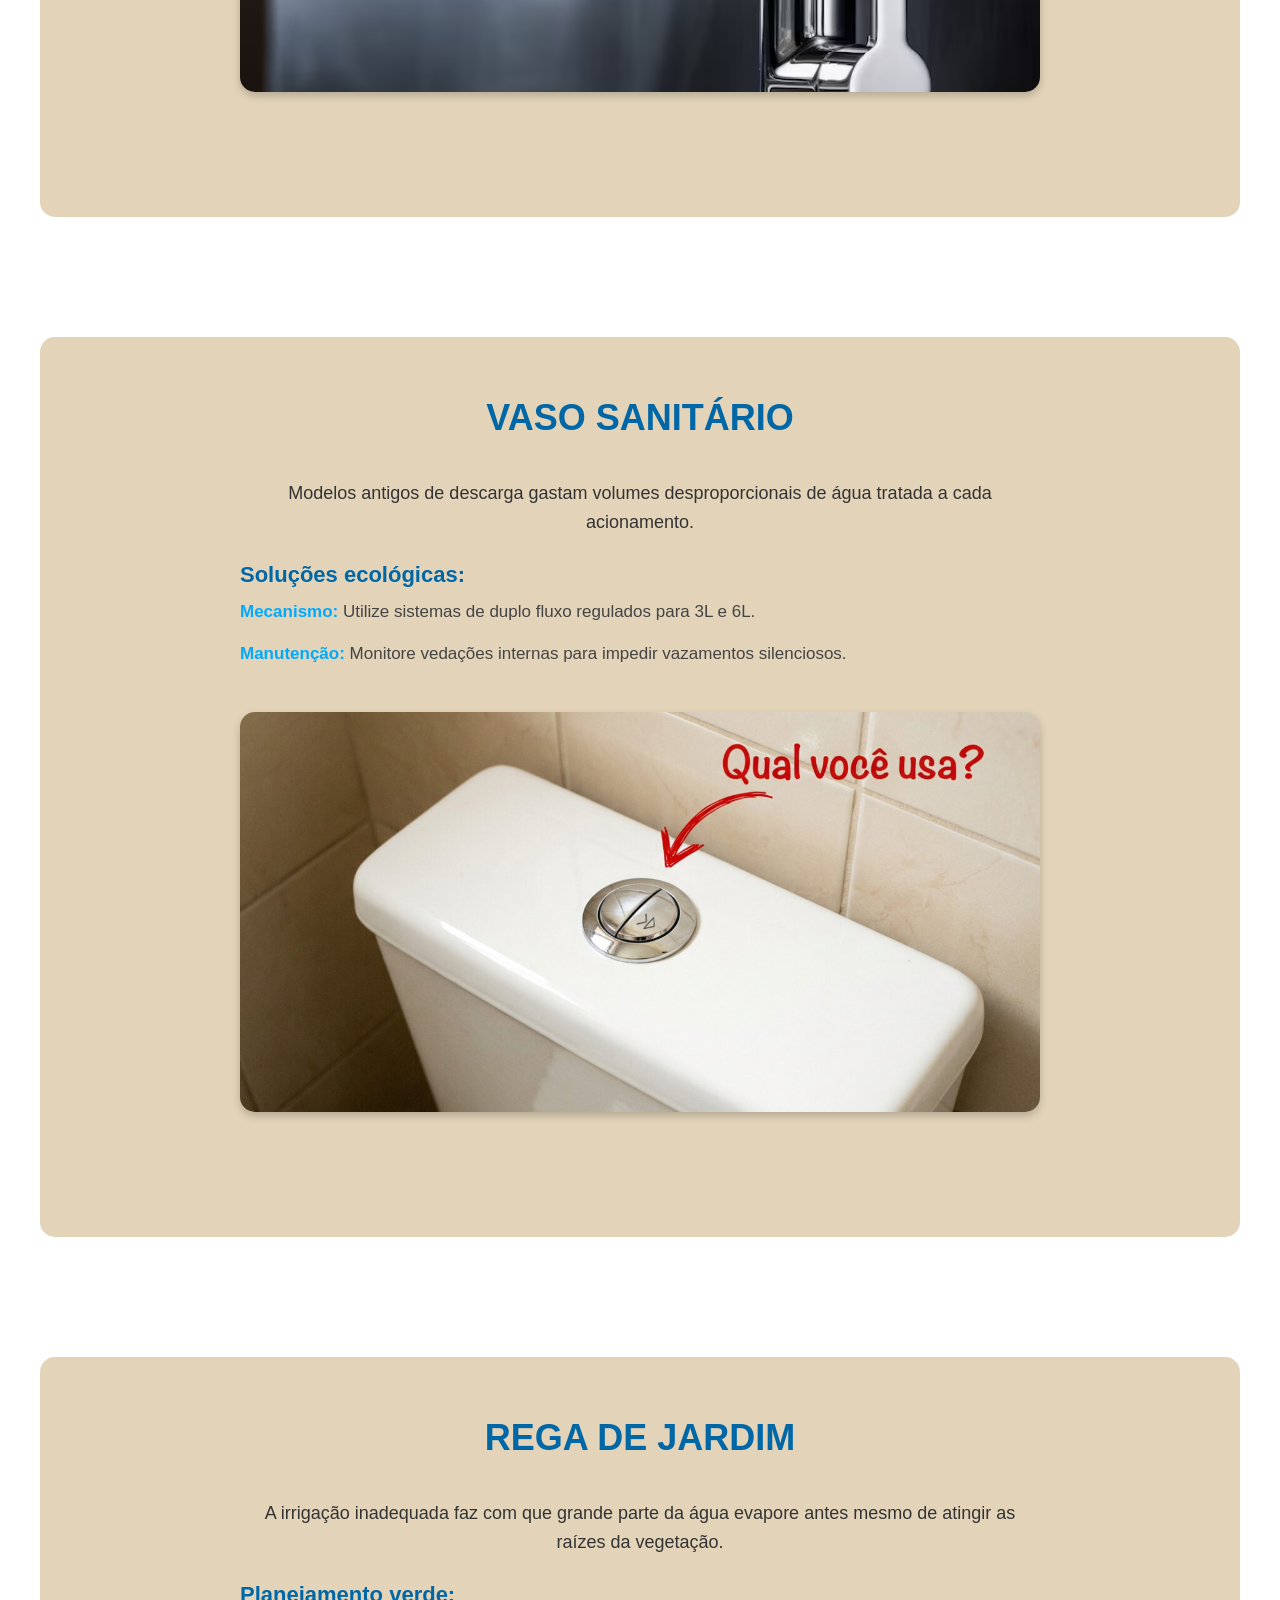
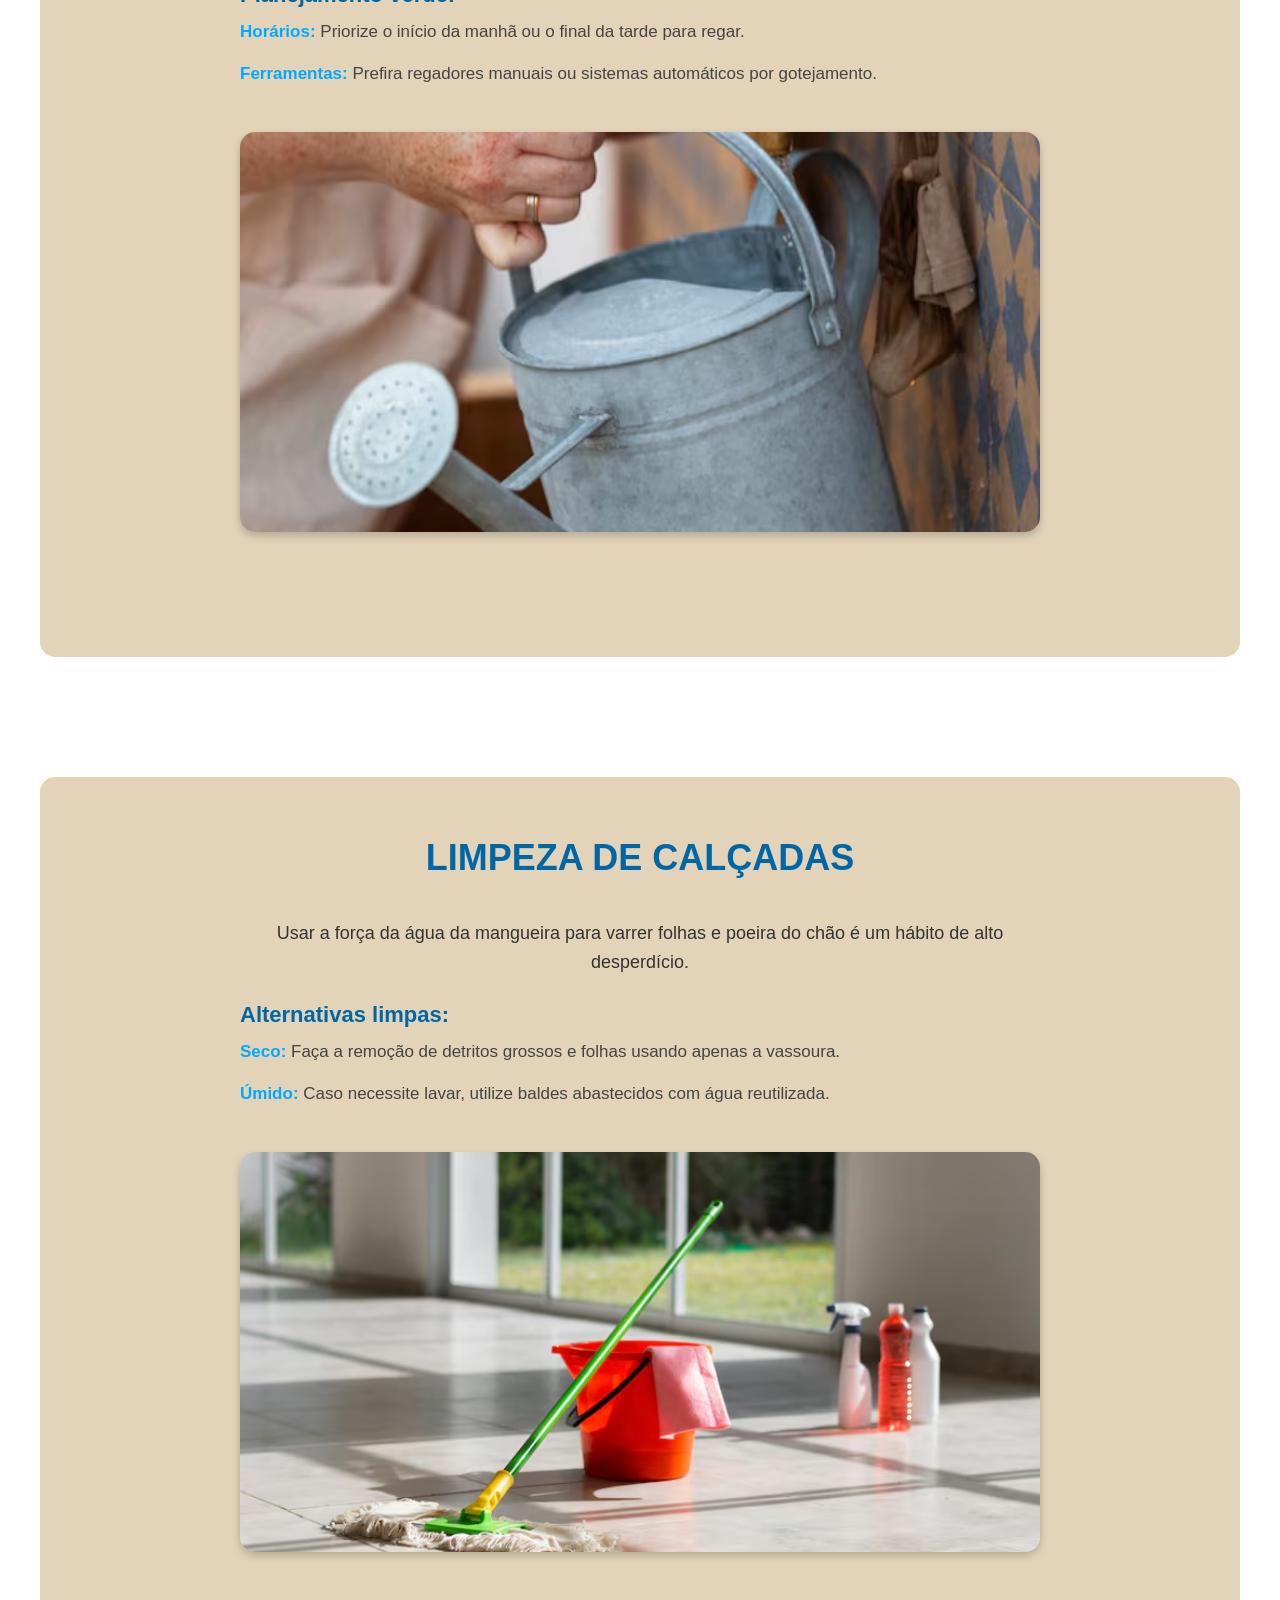
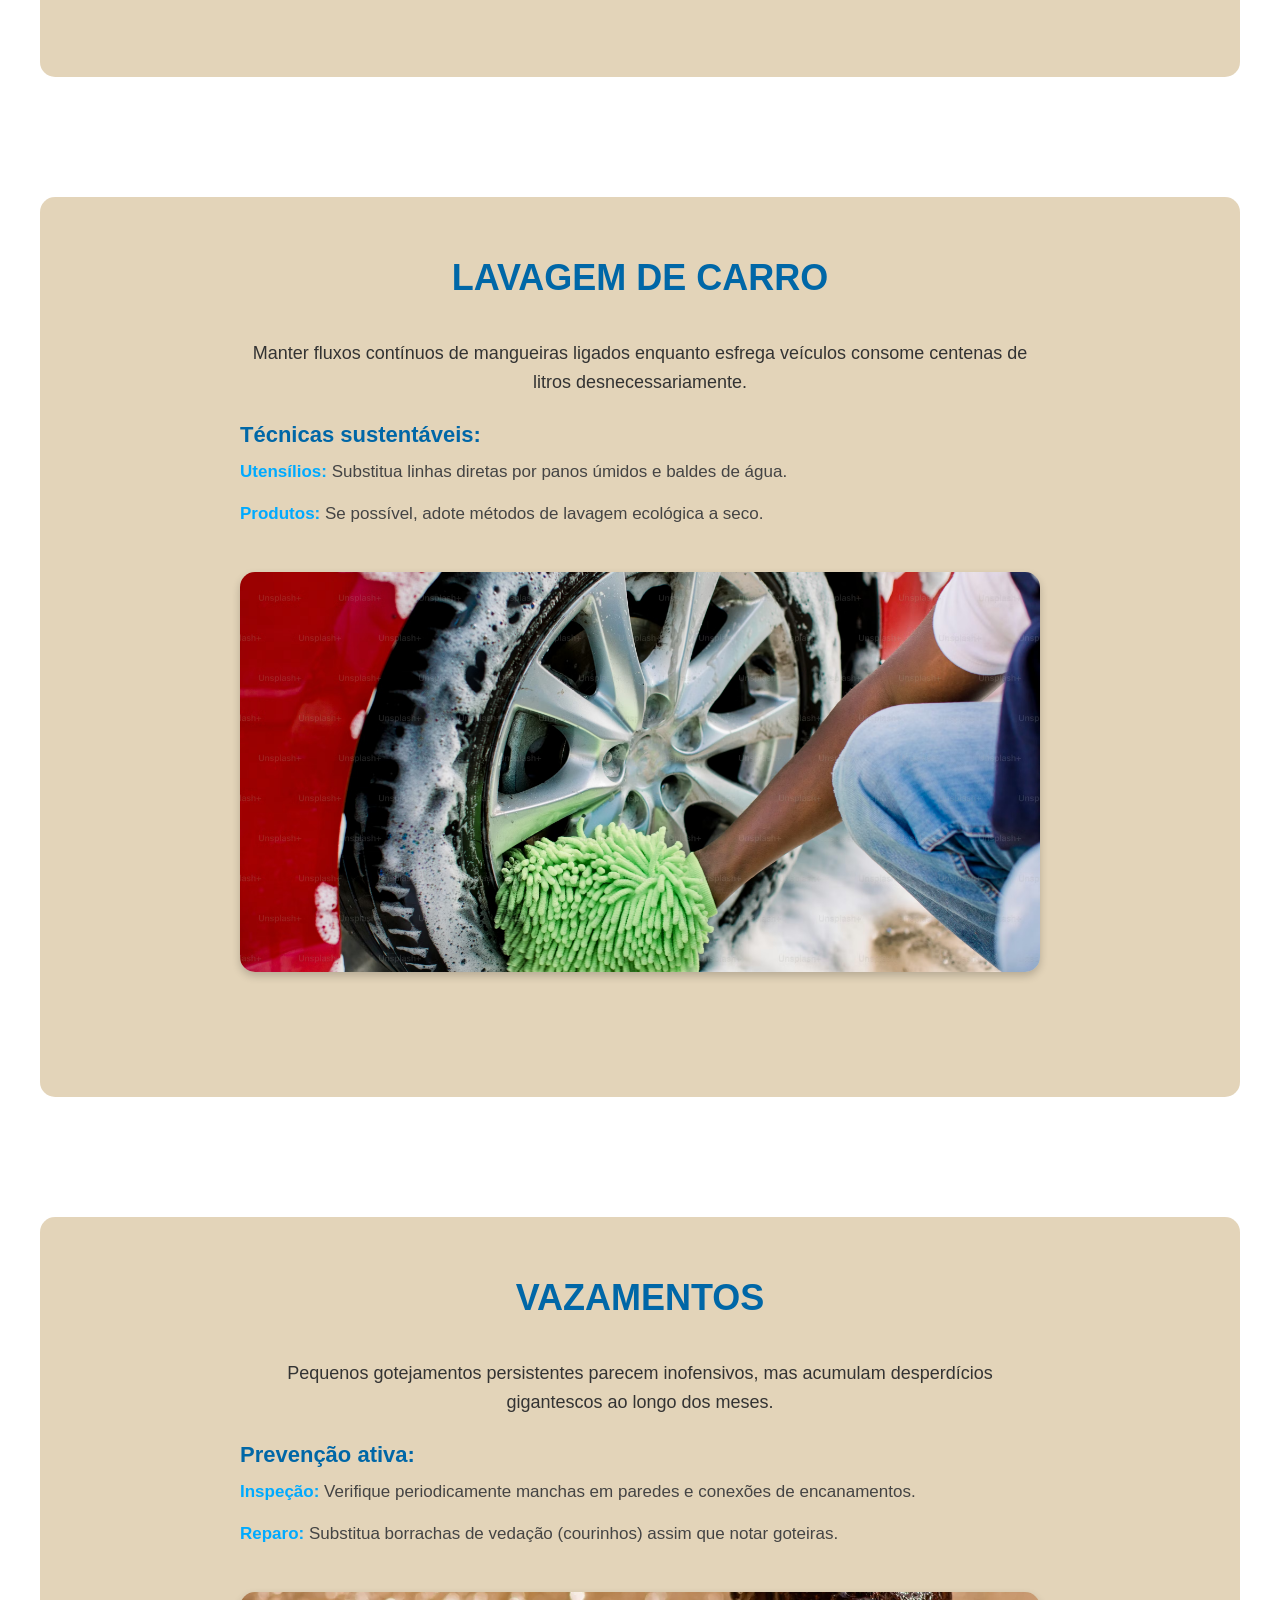
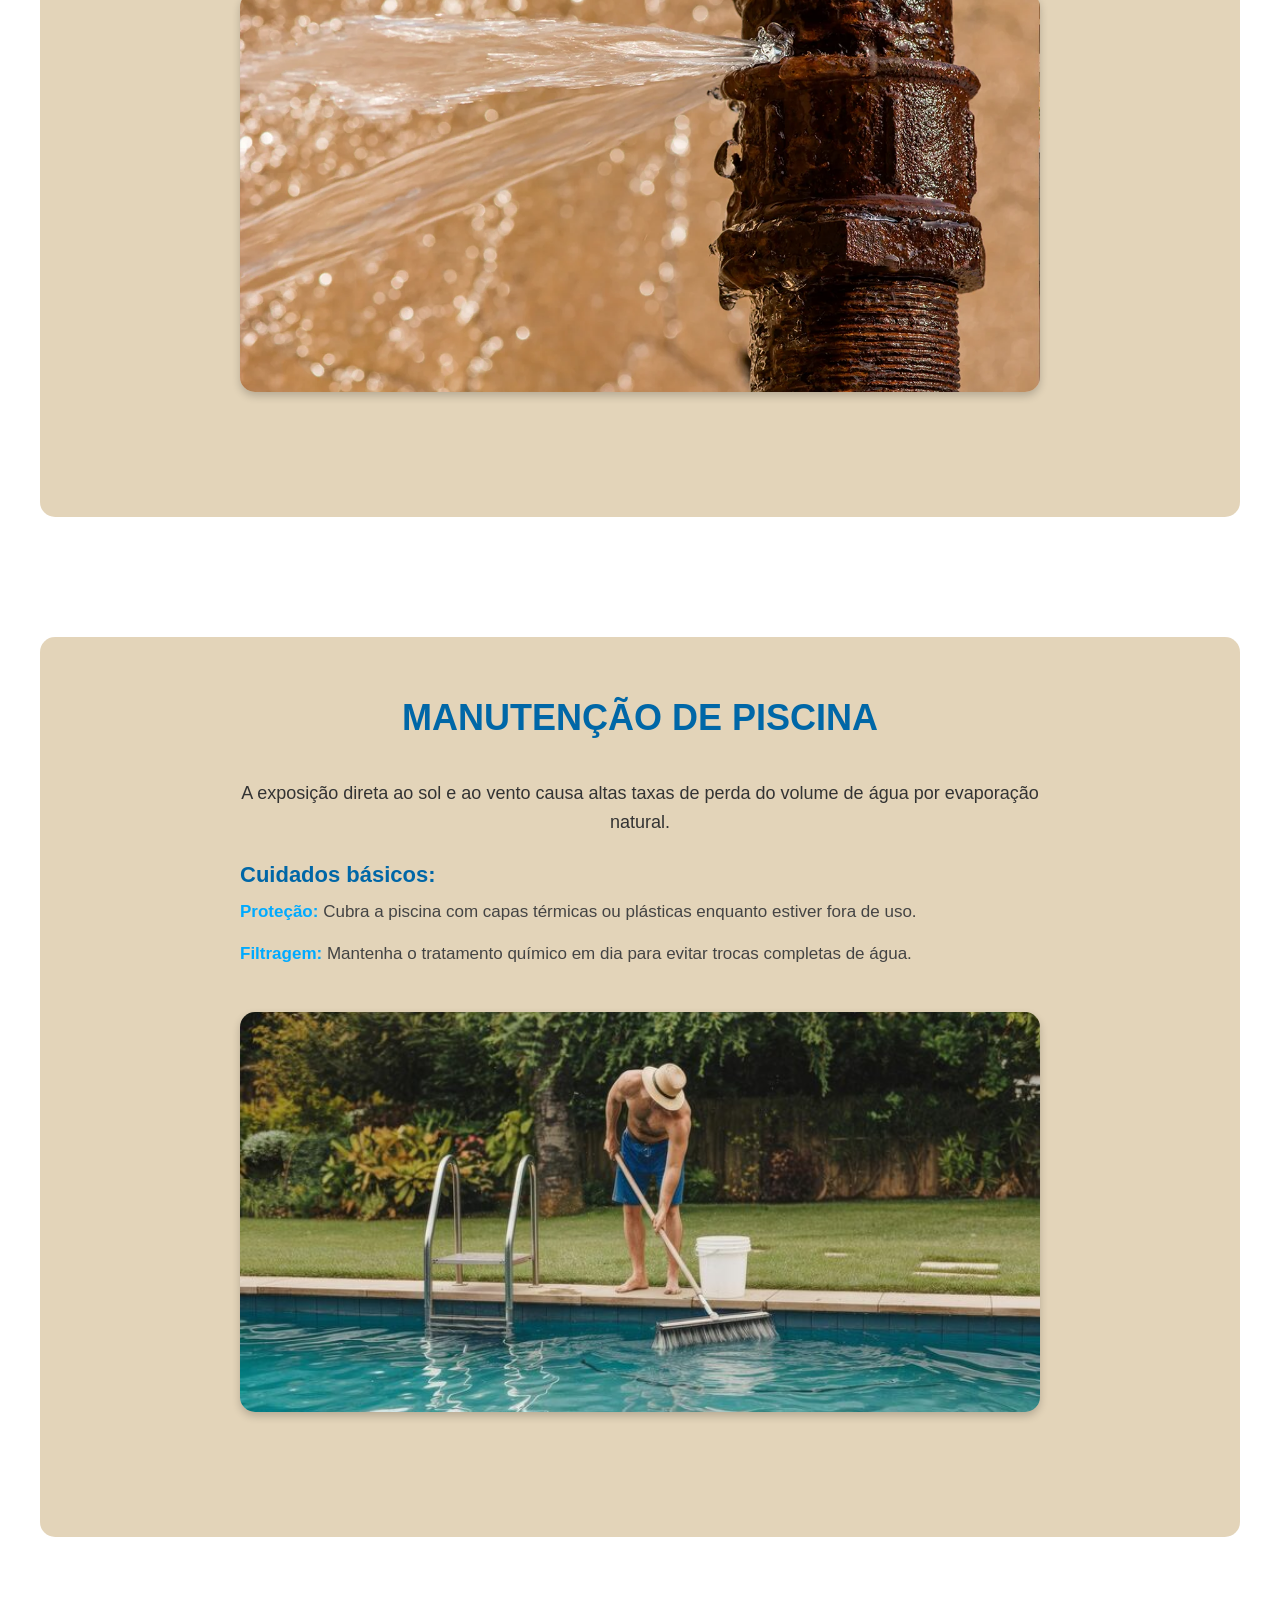
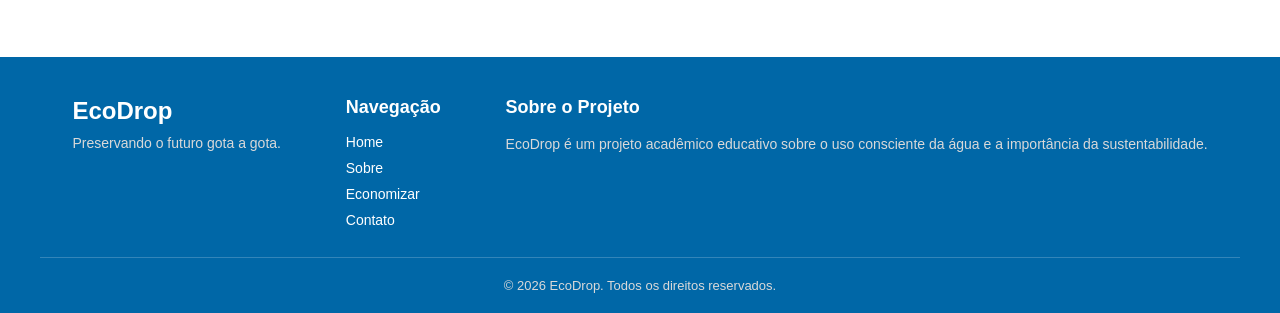
==== commit 81ed2e2e: "Update index.html" ====
--- a/index.html
+++ b/index.html
@@ -4,223 +4,475 @@
 <head>
     <meta charset="UTF-8">
     <meta name="viewport" content="width=device-width, initial-scale=1.0">
-    <title>EcoDrop – Sobre</title>
-    <link rel="stylesheet" href="../CSS/stylesobre.css">
-    <link rel ="stylesheet" href="../CSS/style.css">
+    <title>EcoDrop</title>
+    <link rel="stylesheet" href="CSS/style.css">
 </head>
 
 <body>
 
-    <!-- ═══════════════════════ CABEÇALHO ═══════════════════════ -->
-<header class="cabecalho">
-    <button class="menu-hamburger" id="btn-hamburger">
-        <span class="bar"></span>
-        <span class="bar"></span>
-        <span class="bar"></span>
-    </button>
-
-    <div class="logo">
-        <a href="../index.html"> <img src="../imagens/logo.png" alt="Logo EcoDrop"></a>
-    </div>
-
-    <nav class="menu">
-        <ul id="menu-lista">
-            <li><a href="../index.html">Home</a></li>
-            <li id="sobre"><a href="sobre.html">Sobre</a></li>
-            <li><a href="economizar.html">Economizar</a></li>
-            <li><a href="contato.html">Contato</a></li>
+    <header class="cabecalho">
+        <button class="menu-hamburger" id="btn-hamburger">
+            <span class="bar"></span>
+            <span class="bar"></span>
+            <span class="bar"></span>
+        </button>
+
+        <div class="logo">
+            <a href="index.html"><img src="imagens/logo.png" alt="Logo EcoDrop"></a>
+        </div>
+
+        <nav class="menu">
+            <ul id="menu-lista">
+                <li id="home"><a href="index.html">Home</a></li>
+                <li><a href="paginas/sobre.html">Sobre</a></li>
+                <li><a href="paginas/economizar.html">Economizar</a></li>
+                <li><a href="paginas/contato.html">Contato</a></li>
+            </ul>
+        </nav>
+    </header>
+
+    <main class="container-banner">
+        <button class="seta seta-esq" id="btn-prev">&#10094;</button>
+        <button class="seta seta-dir" id="btn-next">&#10095;</button>
+
+        <div class="carousel-track" id="track">
+            <picture class="slide-banner">
+                <source media="(max-width: 768px)" srcset="imagens/banner1.jpg">
+                <img src="imagens/banner1.jpg" alt="Banner 1" class="carousel-image">
+            </picture>
+
+            <picture class="slide-banner">
+                <source media="(max-width: 768px)" srcset="imagens/banner2.jpg">
+                <img src="imagens/banner2.jpg" alt="Banner 2" class="carousel-image">
+            </picture>
+
+            <picture class="slide-banner">
+                <source media="(max-width: 768px)" srcset="imagens/banner3.jpg">
+                <img src="imagens/banner3.jpg" alt="Banner 3" class="carousel-image">
+            </picture>
+
+            <picture class="slide-banner">
+                <source media="(max-width: 768px)" srcset="imagens/banner4.jpg">
+                <img src="imagens/banner4.jpg" alt="Banner 4" class="carousel-image">
+            </picture>
+
+            <picture class="slide-banner">
+                <source media="(max-width: 768px)" srcset="imagens/banner5.jpg">
+                <img src="imagens/banner5.jpg" alt="Banner 5" class="carousel-image">
+            </picture>
+
+            <picture class="slide-banner">
+                <source media="(max-width: 768px)" srcset="imagens/banner6.png">
+                <img src="imagens/banner6.png" alt="Banner 6" class="carousel-image">
+            </picture>
+        </div>
+
+        <div class="indicadores" id="indicadores"></div>
+    </main>
+
+    <hr class="divisor">
+
+    <div class="containerTexto">
+        <h2>Porque Economizar?</h2>
+        <ul>
+            <li><span class="destaque-azul">Recurso Limitado:</span> Apenas uma pequena porcentagem da água da Terra é
+                potável (doce) e acessível, e o uso indevido pode esgotá-la.</li>
+            <br>
+            <li><span class="destaque-azul">Sustentabilidade e Futuro:</span> Evitar o desperdício é essencial para
+                garantir água para as próximas gerações e preservar o meio ambiente.</li>
+            <br>
+            <li><span class="destaque-azul">Custo e Tratamento:</span> A água que chega às torneiras passa por processos
+                caros de captação, tratamento e distribuição; desperdiçar água é desperdiçar dinheiro e energia.</li>
+            <br>
+            <li><span class="destaque-azul">Sobrevivência e Saúde:</span> A água é insubstituível para o consumo humano,
+                higiene, produção de alimentos e agricultura.</li>
+            <br>
+            <li><span class="destaque-azul">Mudanças Climáticas:</span> Em períodos de calor intenso e menos chuvas
+                (como o verão), a demanda aumenta, tornando a economia crucial para manter o equilíbrio dos
+                reservatórios.</li>
         </ul>
-    </nav>
-</header>
-
-    <!-- ═══════════════════════ HERO ═══════════════════════ -->
-    <section class="hero-sobre">
-        <div class="hero-sobre-conteudo">
-            <span class="hero-tag">Conheça o Projeto</span>
-            <h1>Sobre o <span class="destaque-azul">EcoDrop</span></h1>
-            <p>Uma iniciativa dedicada à conscientização sobre o uso responsável da água, promovendo hábitos sustentáveis para preservar o recurso mais precioso do planeta.</p>
-        </div>
-        <div class="hero-sobre-imagem">
-            <div class="circulo-agua">
-                <svg viewBox="0 0 200 200" xmlns="http://www.w3.org/2000/svg" aria-hidden="true">
-                    <defs>
-                        <linearGradient id="gradAgua" x1="0%" y1="0%" x2="100%" y2="100%">
-                            <stop offset="0%" style="stop-color:#2196F3;stop-opacity:0.9"/>
-                            <stop offset="100%" style="stop-color:#0D47A1;stop-opacity:0.9"/>
-                        </linearGradient>
-                    </defs>
-                    <path d="M100 20 C100 20, 155 80, 155 120 A55 55 0 0 1 45 120 C45 80, 100 20, 100 20Z"
-                          fill="url(#gradAgua)" opacity="0.95"/>
-                    <ellipse cx="82" cy="95" rx="10" ry="18" fill="white" opacity="0.25" transform="rotate(-20 82 95)"/>
-                </svg>
-            </div>
-        </div>
-    </section>
+    </div>
+
+    <div class="containerTexto">
+        <h2>Sustentabilidade:</h2>
+        <ul>
+            <li><span class="destaque-preto">Definição Central:</span> Suprir demandas presentes sem comprometer a
+                capacidade de gerações futuras satisfazerem as suas próprias (Conceito da ONU/1987).</li>
+            <br>
+            <li><span class="destaque-preto">Ambiental:</span> Preservação dos recursos naturais, conservação da
+                biodiversidade e gestão de resíduos.</li>
+            <br>
+            <li><span class="destaque-preto">Social:</span> Melhoria da qualidade de vida, equidade, ética e bem-estar
+                da população.</li>
+            <br>
+            <li><span class="destaque-preto">Econômico:</span> Crescimento econômico que respeita os limites do planeta
+                e promove consumo responsável.</li>
+        </ul>
+    </div>
 
     <hr class="divisor">
 
-    <!-- ═══════════════════════ O QUE É O ECODROP ═══════════════════════ -->
-    <div class="containerTexto">
-        <h2>O que é o EcoDrop?</h2>
-        <p>O <strong>EcoDrop</strong> é um projeto educacional criado para informar e engajar pessoas sobre a importância da conservação da água. Nosso objetivo é transformar conhecimento em ação, fornecendo dicas práticas, dados relevantes e ferramentas que ajudem cada cidadão a reduzir seu consumo hídrico diário.</p>
-        <p style="margin-top: 1rem;">Acreditamos que pequenas mudanças de hábito, quando adotadas em larga escala, geram um impacto gigantesco no futuro dos nossos recursos naturais. Cada gota poupada conta!</p>
-    </div>
-
-    <!-- ═══════════════════════ MISSÃO / VISÃO / VALORES ═══════════════════════ -->
-    <section class="secao-mvv">
-        <div class="card-mvv">
-            <div class="icone-mvv">💧</div>
-            <h3>Missão</h3>
-            <p>Educar e conscientizar a sociedade sobre o uso racional da água, promovendo hábitos sustentáveis que preservem os recursos hídricos para as gerações presentes e futuras.</p>
-        </div>
-        <div class="card-mvv destaque">
-            <div class="icone-mvv">🌍</div>
-            <h3>Visão</h3>
-            <p>Ser referência nacional em educação ambiental hídrica, contribuindo para um mundo onde a água potável seja acessível e preservada para todos os seres vivos.</p>
-        </div>
-        <div class="card-mvv">
-            <div class="icone-mvv">♻️</div>
-            <h3>Valores</h3>
-            <p>Sustentabilidade, responsabilidade ambiental, educação, transparência e engajamento comunitário guiam todas as nossas ações e conteúdos.</p>
-        </div>
-    </section>
-
-    <hr class="divisor">
-
-    <!-- ═══════════════════════ DADOS IMPACTANTES ═══════════════════════ -->
-    <div class="containerTexto">
-        <h2>Por que isso importa?</h2>
-    </div>
-
-    <section class="secao-dados">
-        <div class="dado-item">
-            <span class="dado-numero">2,5%</span>
-            <p>da água da Terra é doce, e apenas <strong>0,3%</strong> está acessível para consumo humano direto.</p>
-        </div>
-        <div class="dado-item">
-            <span class="dado-numero">2 bi</span>
-            <p>de pessoas vivem em países que sofrem com <strong>estresse hídrico</strong> elevado (ONU, 2024).</p>
-        </div>
-        <div class="dado-item">
-            <span class="dado-numero">200 L</span>
-            <p>é o consumo médio diário por habitante no Brasil — acima do mínimo recomendado de <strong>110 L</strong>.</p>
-        </div>
-        <div class="dado-item">
-            <span class="dado-numero">40%</span>
-            <p>da água tratada é desperdiçada em vazamentos e mau uso nas residências brasileiras.</p>
-        </div>
-    </section>
-
-    <hr class="divisor">
-
-    <!-- ═══════════════════════ EQUIPE ═══════════════════════ -->
-    <div class="containerTexto">
-        <h2>Nossa Equipe</h2>
-        <p>Somos estudantes e entusiastas do meio ambiente que acreditam no poder da informação para transformar realidades.</p>
-    </div>
-
-    <section class="secao-equipe">
-
-        <div class="card-membro">
-            <div class="avatar-membro">
-                <svg viewBox="0 0 80 80" xmlns="http://www.w3.org/2000/svg" aria-hidden="true">
-                    <circle cx="40" cy="40" r="40" fill="#E3F2FD"/>
-                    <circle cx="40" cy="30" r="14" fill="#2196F3"/>
-                    <ellipse cx="40" cy="68" rx="22" ry="16" fill="#2196F3"/>
-                </svg>
-            </div>
-            <h3>Ana Souza</h3>
-            <span class="cargo-membro">Fundadora &amp; Conteúdo</span>
-            <p>Bióloga apaixonada por recursos hídricos, responsável pela pesquisa e curadoria dos conteúdos do EcoDrop.</p>
-        </div>
-
-        <div class="card-membro">
-            <div class="avatar-membro">
-                <svg viewBox="0 0 80 80" xmlns="http://www.w3.org/2000/svg" aria-hidden="true">
-                    <circle cx="40" cy="40" r="40" fill="#E8F5E9"/>
-                    <circle cx="40" cy="30" r="14" fill="#388E3C"/>
-                    <ellipse cx="40" cy="68" rx="22" ry="16" fill="#388E3C"/>
-                </svg>
-            </div>
-            <h3>Carlos Lima</h3>
-            <span class="cargo-membro">Desenvolvimento Web</span>
-            <p>Desenvolvedor front-end responsável pela criação e manutenção da plataforma EcoDrop.</p>
-        </div>
-
-        <div class="card-membro">
-            <div class="avatar-membro">
-                <svg viewBox="0 0 80 80" xmlns="http://www.w3.org/2000/svg" aria-hidden="true">
-                    <circle cx="40" cy="40" r="40" fill="#FFF8E1"/>
-                    <circle cx="40" cy="30" r="14" fill="#F9A825"/>
-                    <ellipse cx="40" cy="68" rx="22" ry="16" fill="#F9A825"/>
-                </svg>
-            </div>
-            <h3>Mariana Costa</h3>
-            <span class="cargo-membro">Design &amp; UX</span>
-            <p>Designer responsável pela identidade visual e pela experiência do usuário em todas as páginas do projeto.</p>
-        </div>
-
-    </section>
-
-    <hr class="divisor">
-
-    <!-- ═══════════════════════ LINHA DO TEMPO ═══════════════════════ -->
-    <div class="containerTexto">
-        <h2>Nossa Trajetória</h2>
-    </div>
-
-    <section class="timeline">
-
-        <div class="timeline-item">
-            <div class="timeline-ponto"></div>
-            <div class="timeline-conteudo">
-                <span class="timeline-ano">2024</span>
-                <h3>Ideia e Pesquisa</h3>
-                <p>O projeto nasceu como trabalho acadêmico, motivado pela escassez hídrica crescente no Brasil e no mundo.</p>
-            </div>
-        </div>
-
-        <div class="timeline-item invertido">
-            <div class="timeline-ponto"></div>
-            <div class="timeline-conteudo">
-                <span class="timeline-ano">2025</span>
-                <h3>Desenvolvimento</h3>
-                <p>Início do desenvolvimento da plataforma web, com foco em acessibilidade, design responsivo e conteúdo de qualidade.</p>
-            </div>
-        </div>
-
-        <div class="timeline-item">
-            <div class="timeline-ponto"></div>
-            <div class="timeline-conteudo">
-                <span class="timeline-ano">2026</span>
-                <h3>Lançamento Oficial</h3>
-                <p>O EcoDrop vai ao ar com sua primeira versão completa, reunindo dicas, dados e ferramentas de economia de água.</p>
-            </div>
-        </div>
-
-        <div class="timeline-item invertido">
-            <div class="timeline-ponto destaque-futuro"></div>
-            <div class="timeline-conteudo futuro">
-                <span class="timeline-ano">Futuro</span>
-                <h3>Expansão</h3>
-                <p>Planejamos expandir com calculadoras de consumo, gamificação e parcerias com ONGs e prefeituras.</p>
-            </div>
-        </div>
-
-    </section>
-
-    <!-- ═══════════════════════ CTA ═══════════════════════ -->
-    <section class="secao-cta">
-        <h2>Faça parte dessa mudança</h2>
-        <p>Compartilhe o EcoDrop com amigos e família. Cada pessoa consciente é uma gota a mais no oceano da sustentabilidade.</p>
-        <a href="../contato/index.html" class="btn-cta">Entre em Contato</a>
-    </section>
-
-    <!-- ═══════════════════════ BOTÃO TOPO ═══════════════════════ -->
-    <button id="btn-topo" class="botao-subir">&#10094;</button>
-
-    <!-- ═══════════════════════ RODAPÉ ═══════════════════════ -->
-     <footer class="rodape">
+    <div class="secao-metodos">
+        <div class="titulo-metodos">
+            <h2>Métodos para Economizar</h2>
+        </div>
+
+        <div class="grid-cards">
+
+            <a href="#detalhe-maquina" class="card-equipamento">
+                <h3>Máquina de Lavar</h3>
+                <div class="conteudo-card">
+                    <img src="https://image.shutterstock.com/image-photo/girl-loads-dirty-things-into-260nw-1893919111.jpg"
+                        alt="Máquina de Lavar">
+                    <div class="barra-info">
+                        <p>Reaproveite a água para lavar o quintal.</p>
+                    </div>
+                </div>
+            </a>
+
+            <a href="#detalhe-louca" class="card-equipamento">
+                <h3>Máquina de Louça</h3>
+                <div class="conteudo-card">
+                    <img src="imagens/lavarlouca.webp" alt="Máquina de Louça">
+                    <div class="barra-info">
+                        <p>Use apenas com a capacidade total.</p>
+                    </div>
+                </div>
+            </a>
+
+            <a href="#detalhe-chuveiro" class="card-equipamento">
+                <h3>Chuveiro</h3>
+                <div class="conteudo-card">
+                    <img src="imagens/chuveiro.webp" alt="Chuveiro">
+                    <div class="barra-info">
+                        <p>Reduza o tempo de banho para 5 minutos.</p>
+                    </div>
+                </div>
+            </a>
+            <a href="#Eliminador-de-Ar" class="card-equipamento">
+                <h3>Eliminador de Ar</h3>
+                <div class="conteudo-card">
+                    <img src="imagens/eliminar.webp" alt="Chuveiro">
+                    <div class="barra-info">
+                        <p>Reduza o tempo de banho para 5 minutos.</p>
+                    </div>
+                </div>
+            </a>
+
+            <a href="#detalhe-chuva" class="card-equipamento">
+                <h3>Água da Chuva</h3>
+                <div class="conteudo-card">
+                    <img src="imagens/chuva.avif" alt="Captação de Chuva">
+                    <div class="barra-info">
+                        <p>Use calhas e cisternas para coletar água.</p>
+                    </div>
+                </div>
+            </a>
+
+            <a href="#detalhe-torneira" class="card-equipamento">
+                <h3>Torneiras</h3>
+                <div class="conteudo-card">
+                    <img src="imagens/torneira.avif" alt="Torneiras">
+                    <div class="barra-info">
+                        <p>Instale arejadores para reduzir o fluxo.</p>
+                    </div>
+                </div>
+            </a>
+
+            <a href="#detalhe-vaso" class="card-equipamento">
+                <h3>Vaso Sanitário</h3>
+                <div class="conteudo-card">
+                    <img src="imagens/vaso.jpeg" alt="Vaso Sanitário">
+                    <div class="barra-info">
+                        <p>Prefira caixas acopladas de duplo fluxo.</p>
+                    </div>
+                </div>
+            </a>
+
+            <a href="#detalhe-jardim" class="card-equipamento">
+                <h3>Rega de Jardim</h3>
+                <div class="conteudo-card">
+                    <img src="imagens/jardim.avif" alt="Rega de Jardim">
+                    <div class="barra-info">
+                        <p>Regue plantas de manhã ou no fim da tarde.</p>
+                    </div>
+                </div>
+            </a>
+
+            <a href="#detalhe-calcada" class="card-equipamento">
+                <h3>Limpeza de Calçadas</h3>
+                <div class="conteudo-card">
+                    <img src="imagens/vassoura.avif" alt="Limpeza de Calçadas">
+                    <div class="barra-info">
+                        <p>Troque a mangueira pela vassoura e balde.</p>
+                    </div>
+                </div>
+            </a>
+
+            <a href="#detalhe-carro" class="card-equipamento">
+                <h3>Lavagem de Carro</h3>
+                <div class="conteudo-card">
+                    <img src="imagens/carro.avif" alt="Lavagem de Carro">
+                    <div class="barra-info">
+                        <p>Use balde em vez de mangueira para lavar.</p>
+                    </div>
+                </div>
+            </a>
+
+            <a href="#detalhe-vazamento" class="card-equipamento">
+                <h3>Vazamentos</h3>
+                <div class="conteudo-card">
+                    <img src="imagens/vazamento.webp" alt="Vazamentos">
+                    <div class="barra-info">
+                        <p>Conserte pingos e pequenas infiltrações.</p>
+                    </div>
+                </div>
+            </a>
+
+            <a href="#detalhe-piscina" class="card-equipamento">
+                <h3>Manutenção de Piscina</h3>
+                <div class="conteudo-card">
+                    <img src="imagens/piscina.jpg" alt="Manutenção de Piscina">
+                    <div class="barra-info">
+                        <p>Use capas para evitar a evaporação da água.</p>
+                    </div>
+                </div>
+            </a>
+        </div>
+    </div>
+
+    <div class="secao-detalhe" id="detalhe-maquina">
+        <h1>Máquina de Lavar</h1>
+        <div class="texto-explicativo">
+            <p>A máquina de lavar roupas é um dos equipamentos que mais consome água. Reutilize o descarte para fins não
+                potáveis.</p>
+            <h3>Como armazenar e reutilizar:</h3>
+            <ul>
+                <li><span class="destaque-azul">Armazenamento:</span> Colete a água do último enxágue em baldes.</li>
+                <li><span class="destaque-azul">Limpeza:</span> Use para lavar quintais e calçadas.</li>
+            </ul>
+        </div>
+        <div class="imagem-explicativa">
+            <img src="https://image.shutterstock.com/image-photo/girl-loads-dirty-things-into-260nw-1893919111.jpg"
+                alt="maquina">
+        </div>
+    </div>
+    
+    <div class="secao-detalhe" id="detalhe-louca">
+        <h1>Máquina de Lavar Louça</h1>
+        <div class="texto-explicativo">
+            <p>A lavagem mecanizada pode ser mais econômica que a manual se utilizada corretamente.</p>
+            <h3>Dicas de Sustentabilidade:</h3>
+            <ul>
+                <li><span class="destaque-azul">Capacidade:</span> Use apenas quando estiver totalmente cheia.</li>
+                <li><span class="destaque-azul">Modo Eco:</span> Priorize ciclos de baixo consumo.</li>
+            </ul>
+        </div>
+        <div class="imagem-explicativa">
+            <img src="imagens/lavarlouca.webp" alt="louça">
+        </div>
+    </div>
+
+    <div class="secao-detalhe" id="detalhe-chuveiro">
+        <h1>Chuveiro</h1>
+        <div class="conteudo-detalhe">
+            <div class="texto-explicativo">
+                <p>O banho é um dos maiores responsáveis pelo consumo residencial. Reduzir o tempo de uso gera economia
+                    imediata de água e energia.</p>
+                <h3>Práticas eficientes:</h3>
+                <ul>
+                    <li><span class="destaque-azul">Tempo:</span> Limite seu banho a no máximo 5 minutos.</li>
+                    <li><span class="destaque-azul">Controle:</span> Feche o registro enquanto se ensaboa ou lava o
+                        cabelo.</li>
+                </ul>
+            </div>
+            <div class="imagem-explicativa">
+                <img src="imagens/chuveiro.webp" alt="Eliminador-de-Ar">
+            </div>
+        </div>
+    </div>
+
+    <div class="secao-detalhe" id="Eliminador-de-Ar">
+        <h1>Eliminador de Ar</h1>
+        <div class="conteudo-detalhe">
+            <div class="texto-explicativo">
+                <p>Os eliminadores ou bloqueadores de ar são dispositivos vendidos com a promessa de reter o ar da
+                    tubulação antes que ele passe pelo relógio, reduzindo o valor cobrado na conta de água.</p>
+                <h3>Fatos importantes sobre o uso:</h3>
+                <ul>
+                    <li><span class="destaque-azul">Legislação:</span> Em grande parte do país, as concessionárias
+                        proíbem a instalação por considerar uma intervenção irregular no sistema de abastecimento.</li>
+                    <li><span class="destaque-azul">Eficácia:</span> Órgãos de defesa do consumidor apontam que a
+                        eficiência não é totalmente comprovada e que as redes públicas já costumam contar com válvulas
+                        de purga próprias.</li>
+                </ul>
+            </div>
+            <div class="imagem-explicativa">
+                <img src="imagens/eliminar.jpg" alt="Eliminador de Ar">
+            </div>
+        </div>
+    </div>
+
+    <div class="secao-detalhe" id="detalhe-chuva">
+        <h1>Água da Chuva</h1>
+        <div class="conteudo-detalhe">
+            <div class="texto-explicativo">
+                <p>A captação pluvial reduz a demanda sobre as redes de tratamento público utilizando recursos naturais
+                    gratuitos.</p>
+                <h3>Como implementar:</h3>
+                <ul>
+                    <li><span class="destaque-azul">Estrutura:</span> Direcione as calhas do telhado para cisternas ou
+                        tambores protegidos.</li>
+                    <li><span class="destaque-azul">Utilização:</span> Aplique na rega de plantas, lavagem de pisos
+                        externos e descargas.</li>
+                </ul>
+            </div>
+            <div class="imagem-explicativa">
+                <img src="imagens/chuva.avif" alt="Detalhe Chuva">
+            </div>
+        </div>
+    </div>
+
+    <div class="secao-detalhe" id="detalhe-torneira">
+        <h1>Torneiras</h1>
+        <div class="conteudo-detalhe">
+            <div class="texto-explicativo">
+                <p>Uma torneira aberta despeja muitos litros por minuto sem necessidade, principalmente ao escovar
+                    dentes ou lavar louças.</p>
+                <h3>Ajustes simples:</h3>
+                <ul>
+                    <li><span class="destaque-azul">Tecnologia:</span> Instale arejadores nos bicos para misturar ar e
+                        diminuir a vazão.</li>
+                    <li><span class="destaque-azul">Hábito:</span> Mantenha a torneira fechada durante processos de
+                        esfregação.</li>
+                </ul>
+            </div>
+            <div class="imagem-explicativa">
+                <img src="imagens/torneira.avif" alt="Detalhe Torneira">
+            </div>
+        </div>
+    </div>
+
+    <div class="secao-detalhe" id="detalhe-vaso">
+        <h1>Vaso Sanitário</h1>
+        <div class="conteudo-detalhe">
+            <div class="texto-explicativo">
+                <p>Modelos antigos de descarga gastam volumes desproporcionais de água tratada a cada acionamento.</p>
+                <h3>Soluções ecológicas:</h3>
+                <ul>
+                    <li><span class="destaque-azul">Mecanismo:</span> Utilize sistemas de duplo fluxo regulados para 3L
+                        e 6L.</li>
+                    <li><span class="destaque-azul">Manutenção:</span> Monitore vedações internas para impedir
+                        vazamentos silenciosos.</li>
+                </ul>
+            </div>
+            <div class="imagem-explicativa">
+                <img src="imagens/vaso.jpeg" alt="Detalhe Vaso">
+            </div>
+        </div>
+    </div>
+
+    <div class="secao-detalhe" id="detalhe-jardim">
+        <h1>Rega de Jardim</h1>
+        <div class="conteudo-detalhe">
+            <div class="texto-explicativo">
+                <p>A irrigação inadequada faz com que grande parte da água evapore antes mesmo de atingir as raízes da
+                    vegetação.</p>
+                <h3>Planejamento verde:</h3>
+                <ul>
+                    <li><span class="destaque-azul">Horários:</span> Priorize o início da manhã ou o final da tarde para
+                        regar.</li>
+                    <li><span class="destaque-azul">Ferramentas:</span> Prefira regadores manuais ou sistemas
+                        automáticos por gotejamento.</li>
+                </ul>
+            </div>
+            <div class="imagem-explicativa">
+                <img src="imagens/jardim.avif" alt="Detalhe Jardim">
+            </div>
+        </div>
+    </div>
+
+    <div class="secao-detalhe" id="detalhe-calcada">
+        <h1>Limpeza de Calçadas</h1>
+        <div class="conteudo-detalhe">
+            <div class="texto-explicativo">
+                <p>Usar a força da água da mangueira para varrer folhas e poeira do chão é um hábito de alto
+                    desperdício.</p>
+                <h3>Alternativas limpas:</h3>
+                <ul>
+                    <li><span class="destaque-azul">Seco:</span> Faça a remoção de detritos grossos e folhas usando
+                        apenas a vassoura.</li>
+                    <li><span class="destaque-azul">Úmido:</span> Caso necessite lavar, utilize baldes abastecidos com
+                        água reutilizada.</li>
+                </ul>
+            </div>
+            <div class="imagem-explicativa">
+                <img src="imagens/vassoura.avif" alt="Detalhe Calçada">
+            </div>
+        </div>
+    </div>
+
+    <div class="secao-detalhe" id="detalhe-carro">
+        <h1>Lavagem de Carro</h1>
+        <div class="conteudo-detalhe">
+            <div class="texto-explicativo">
+                <p>Manter fluxos contínuos de mangueiras ligados enquanto esfrega veículos consome centenas de litros
+                    desnecessariamente.</p>
+                <h3>Técnicas sustentáveis:</h3>
+                <ul>
+                    <li><span class="destaque-azul">Utensílios:</span> Substitua linhas diretas por panos úmidos e
+                        baldes de água.</li>
+                    <li><span class="destaque-azul">Produtos:</span> Se possível, adote métodos de lavagem ecológica a
+                        seco.</li>
+                </ul>
+            </div>
+            <div class="imagem-explicativa">
+                <img src="imagens/carro.avif" alt="Detalhe Carro">
+            </div>
+        </div>
+    </div>
+
+    <div class="secao-detalhe" id="detalhe-vazamento">
+        <h1>Vazamentos</h1>
+        <div class="conteudo-detalhe">
+            <div class="texto-explicativo">
+                <p>Pequenos gotejamentos persistentes parecem inofensivos, mas acumulam desperdícios gigantescos ao
+                    longo dos meses.</p>
+                <h3>Prevenção ativa:</h3>
+                <ul>
+                    <li><span class="destaque-azul">Inspeção:</span> Verifique periodicamente manchas em paredes e
+                        conexões de encanamentos.</li>
+                    <li><span class="destaque-azul">Reparo:</span> Substitua borrachas de vedação (courinhos) assim que
+                        notar goteiras.</li>
+                </ul>
+            </div>
+            <div class="imagem-explicativa">
+                <img src="imagens/vazamento.webp" alt="Detalhe Vazamento">
+            </div>
+        </div>
+    </div>
+
+    <div class="secao-detalhe" id="detalhe-piscina">
+        <h1>Manutenção de Piscina</h1>
+        <div class="conteudo-detalhe">
+            <div class="texto-explicativo">
+                <p>A exposição direta ao sol e ao vento causa altas taxas de perda do volume de água por evaporação
+                    natural.</p>
+                <h3>Cuidados básicos:</h3>
+                <ul>
+                    <li><span class="destaque-azul">Proteção:</span> Cubra a piscina com capas térmicas ou plásticas
+                        enquanto estiver fora de uso.</li>
+                    <li><span class="destaque-azul">Filtragem:</span> Mantenha o tratamento químico em dia para evitar
+                        trocas completas de água.</li>
+                </ul>
+            </div>
+            <div class="imagem-explicativa">
+                <img src="imagens/piscina.jpg" alt="Detalhe Piscina">
+            </div>
+        </div>
+    </div>
+
+  <footer class="rodape">
     <div class="conteudo-rodape">
 
       <div class="rodape-logo">
@@ -250,7 +502,8 @@
     <p class="rodape-direitos">© 2026 EcoDrop. Todos os direitos reservados.</p>
   </footer>
 
-    <script src="../js/script_sobre.js"></script>
-	<script src="../js/script.js"></script>
+    <script src="js/script.js"></script>
+    <button id="btn-topo" class="botao-subir">&#10094;</button>
 </body>
+
 </html>
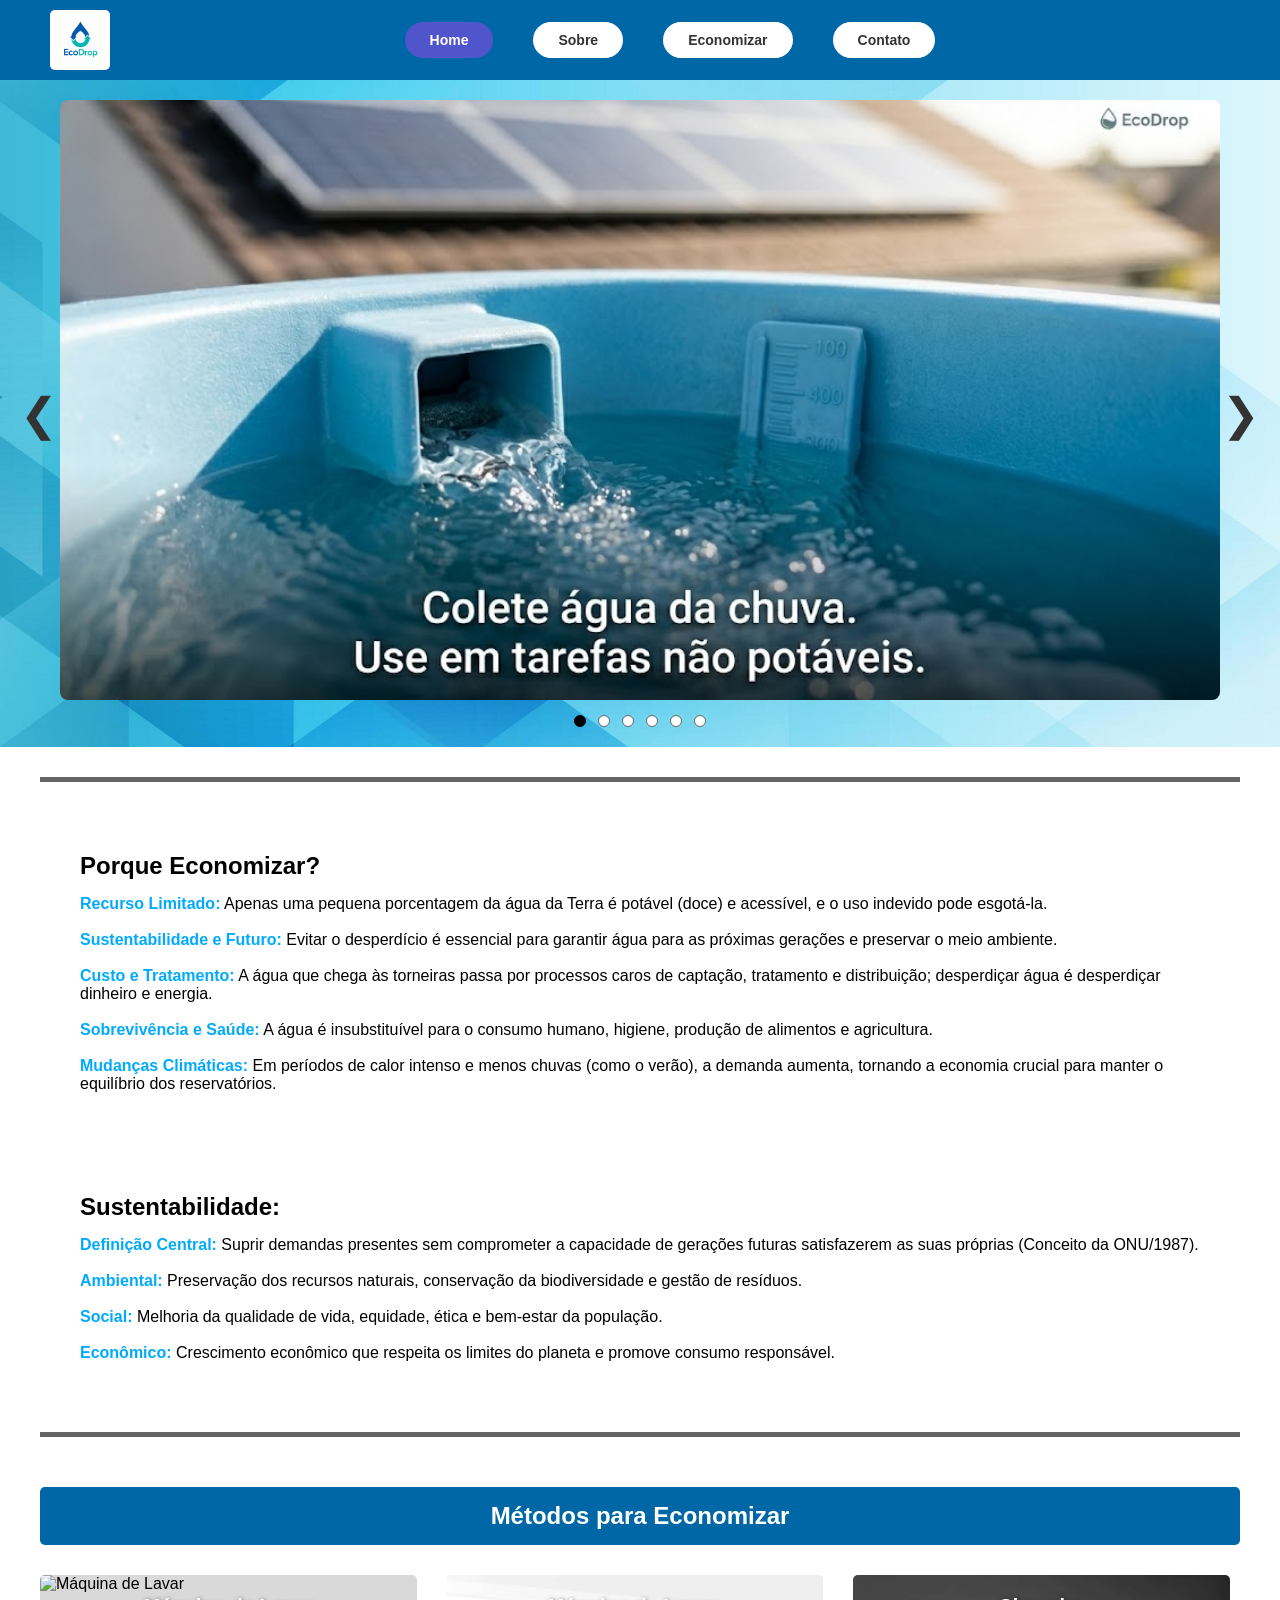
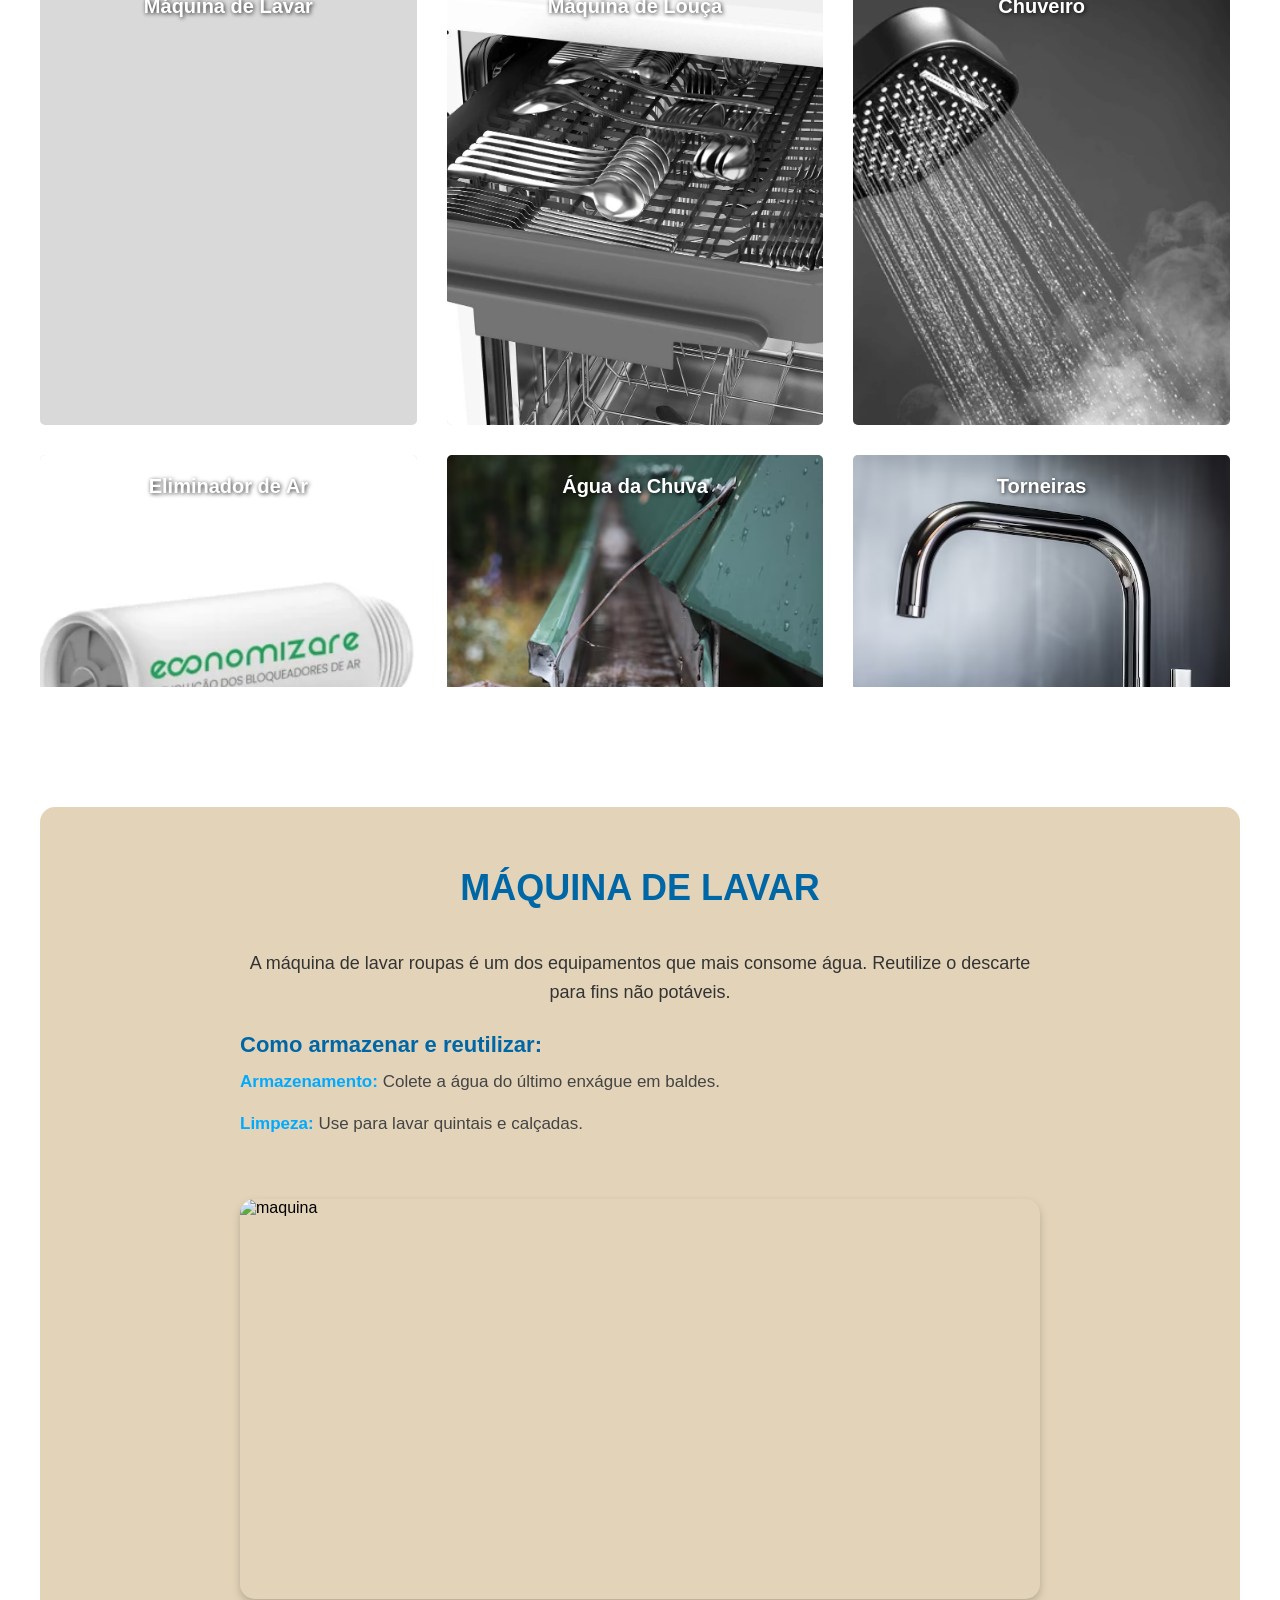
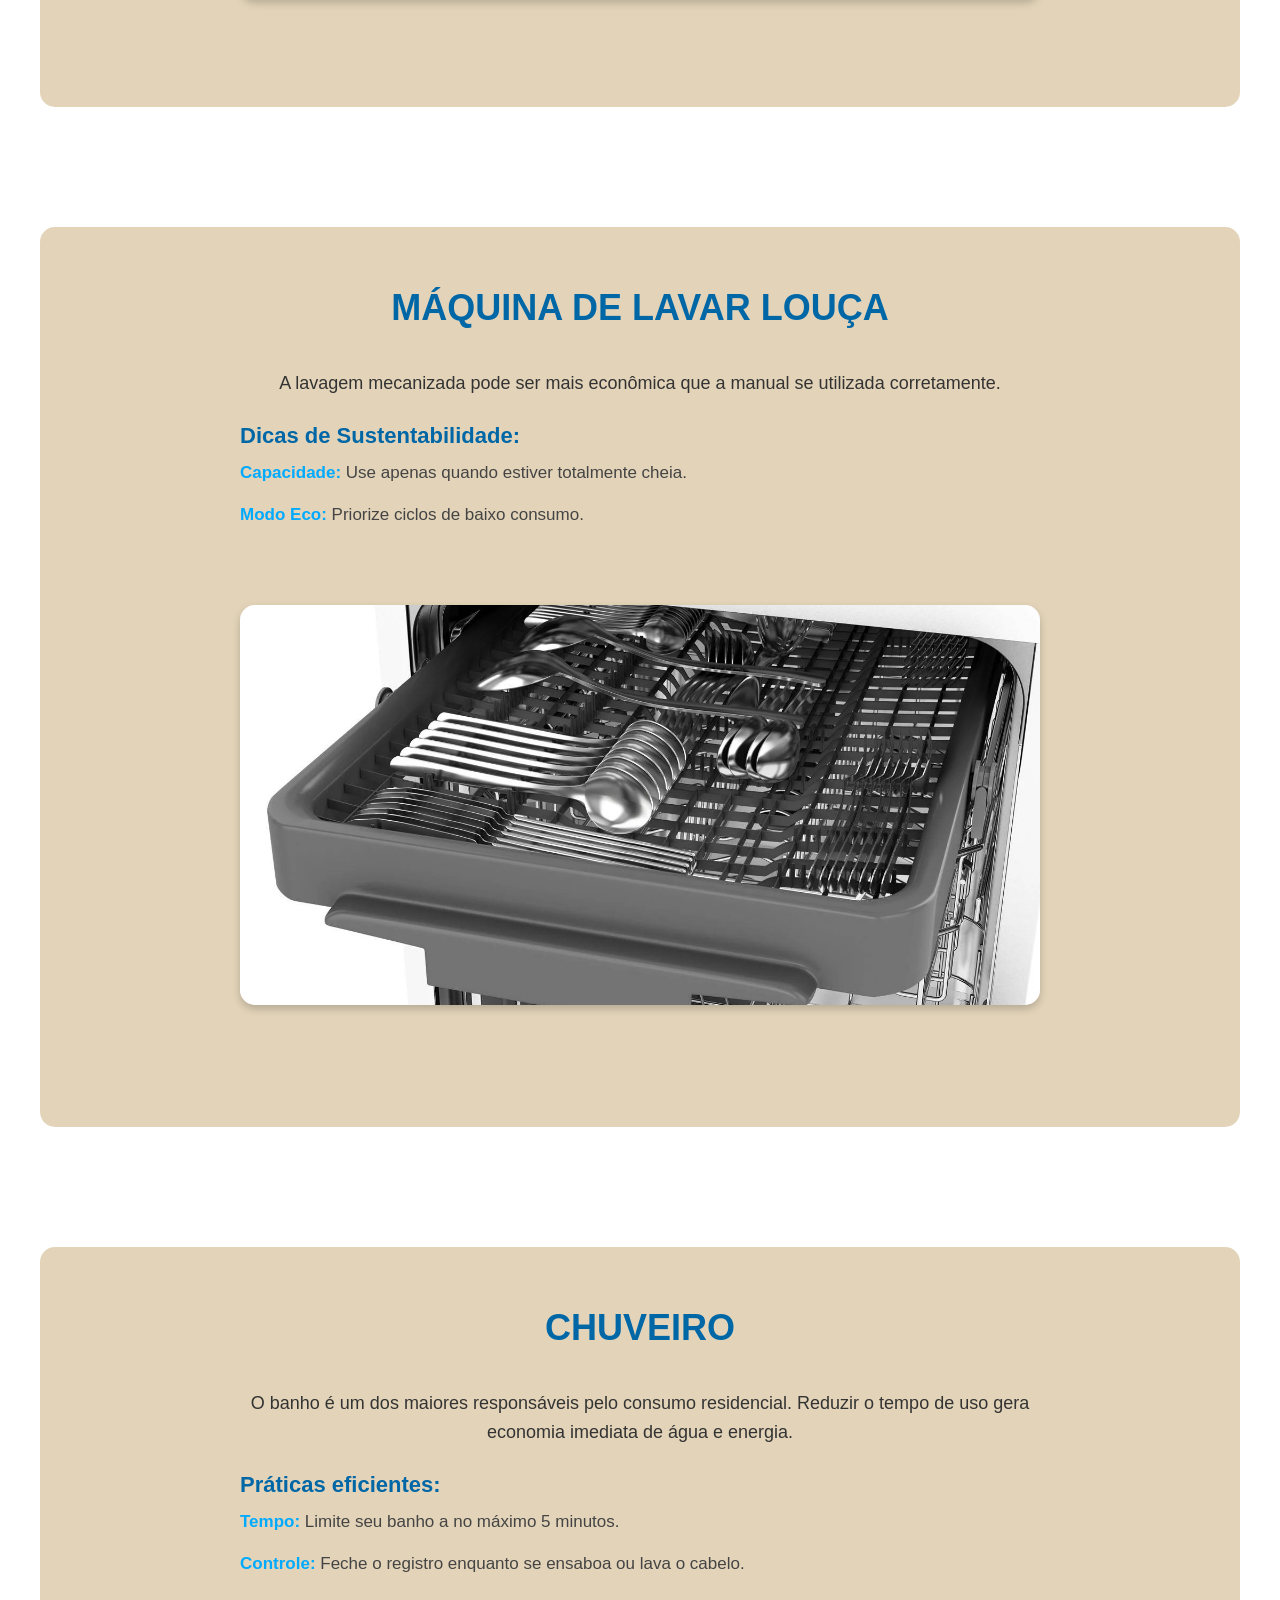
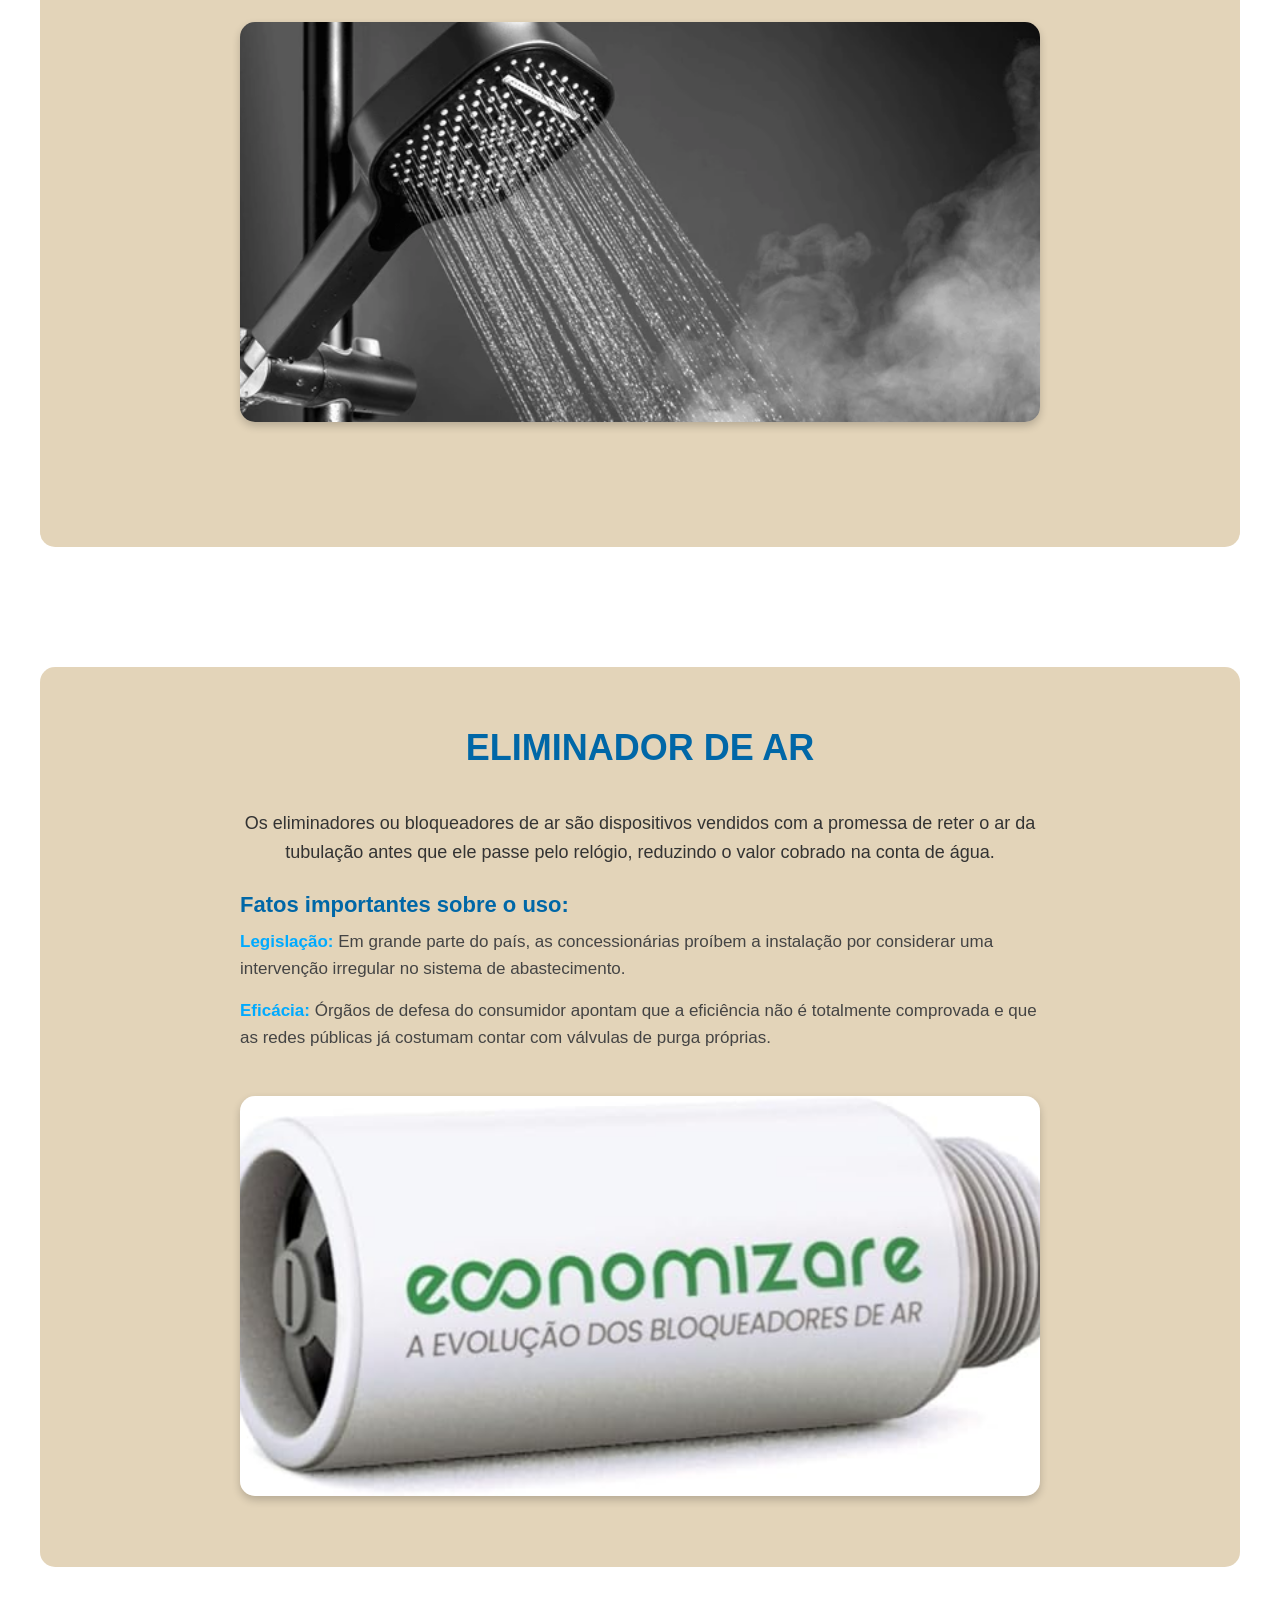
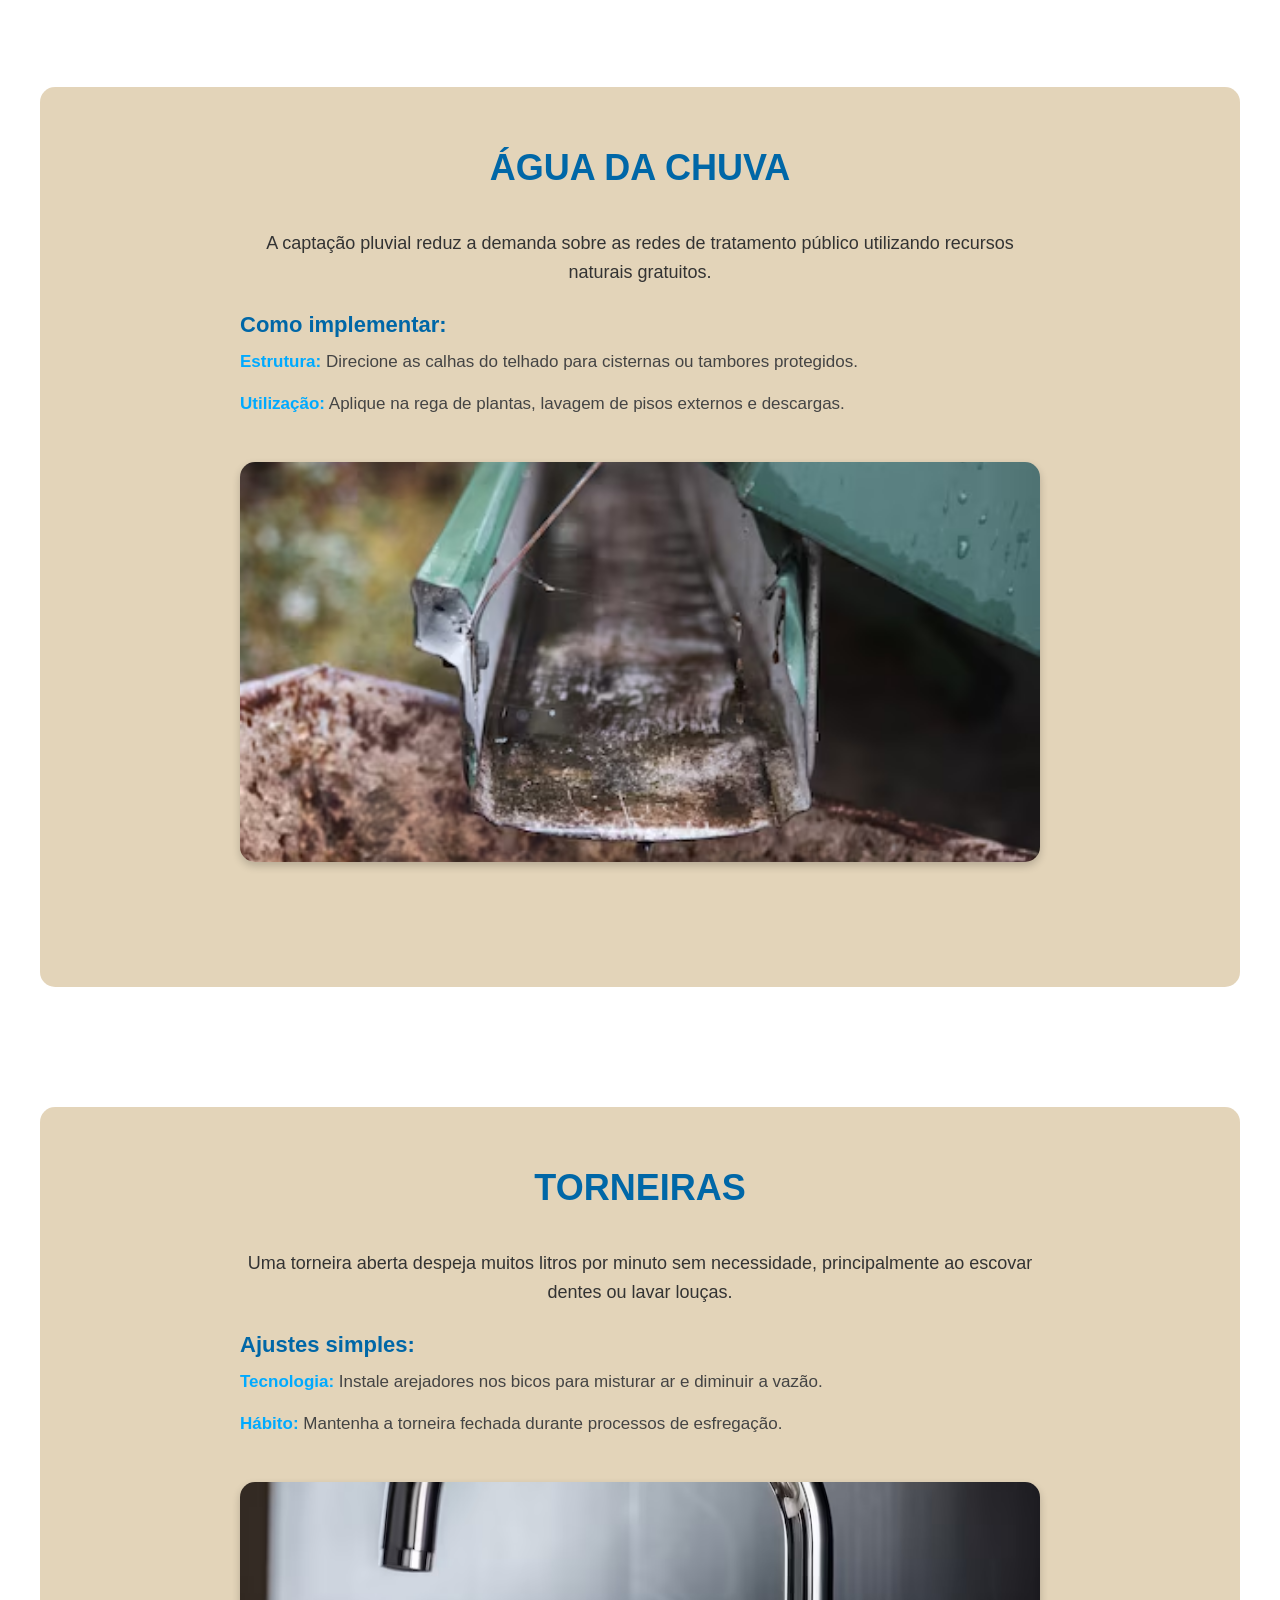
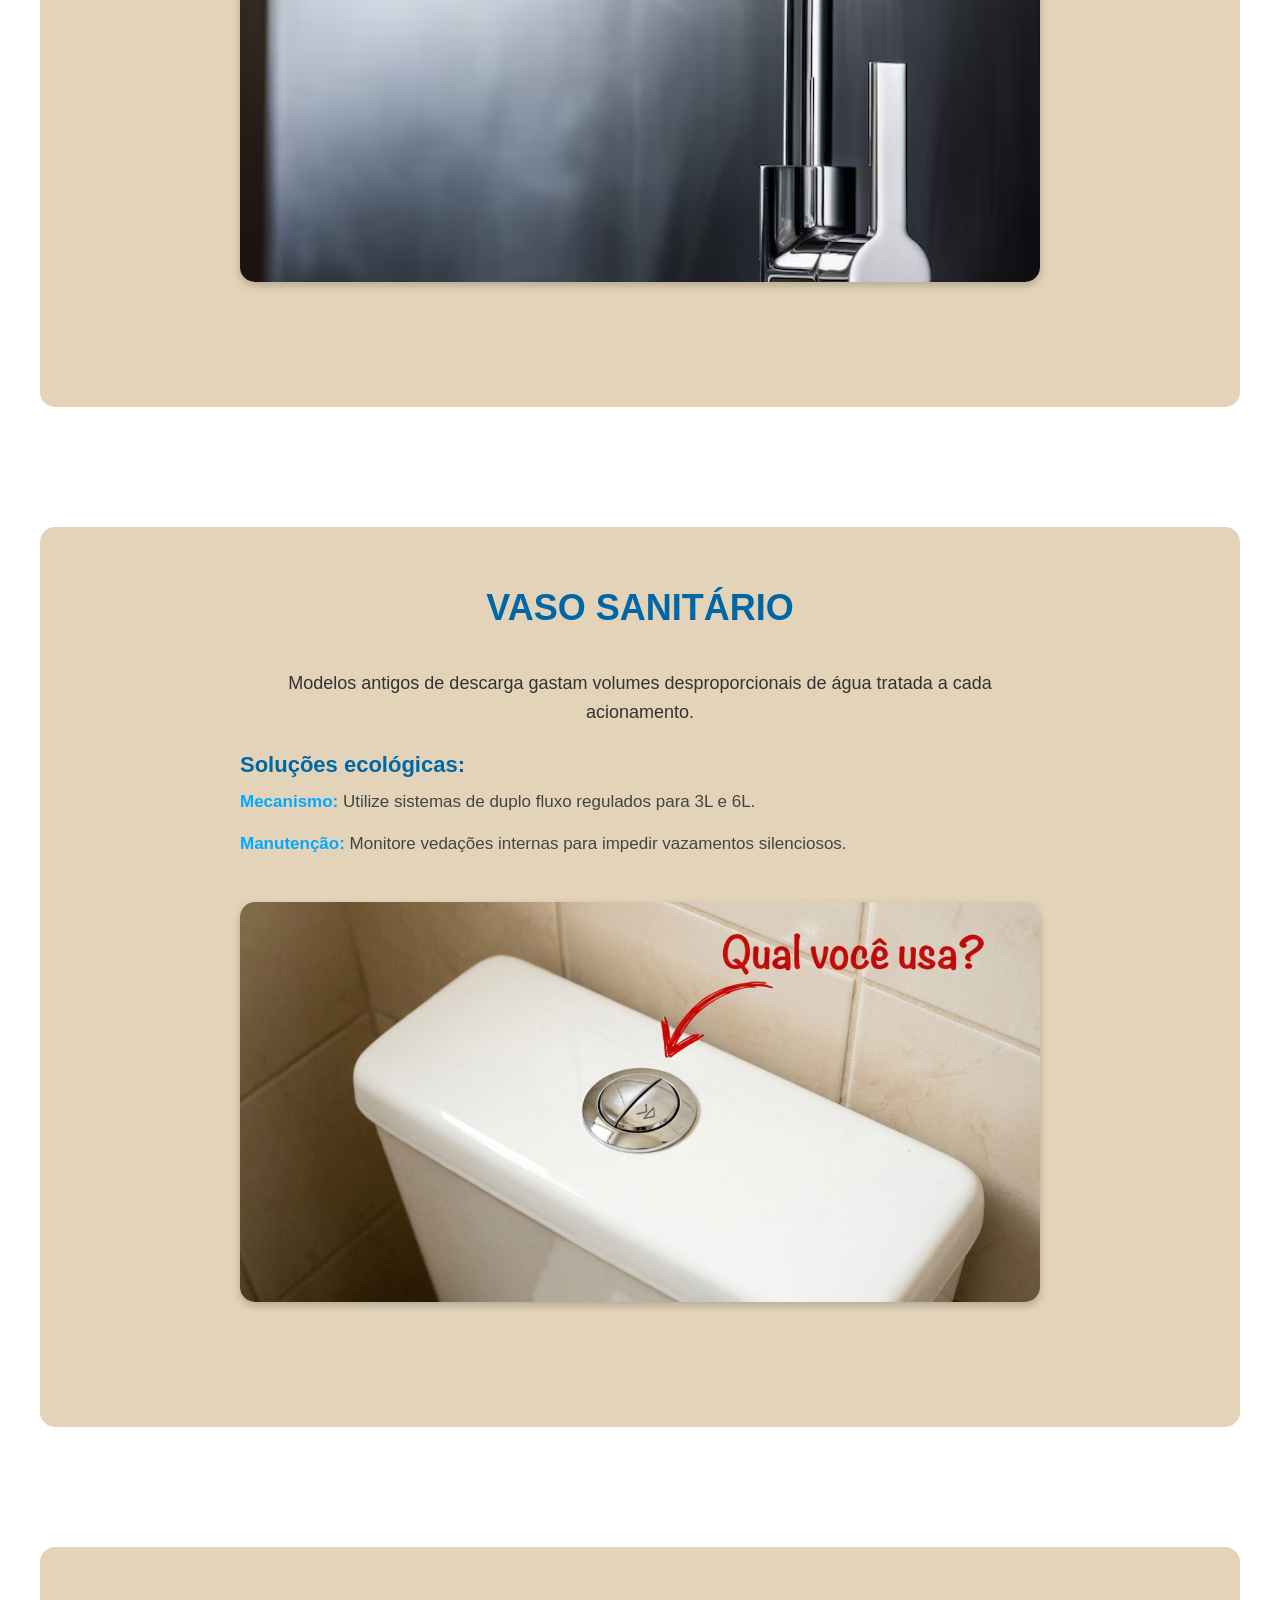
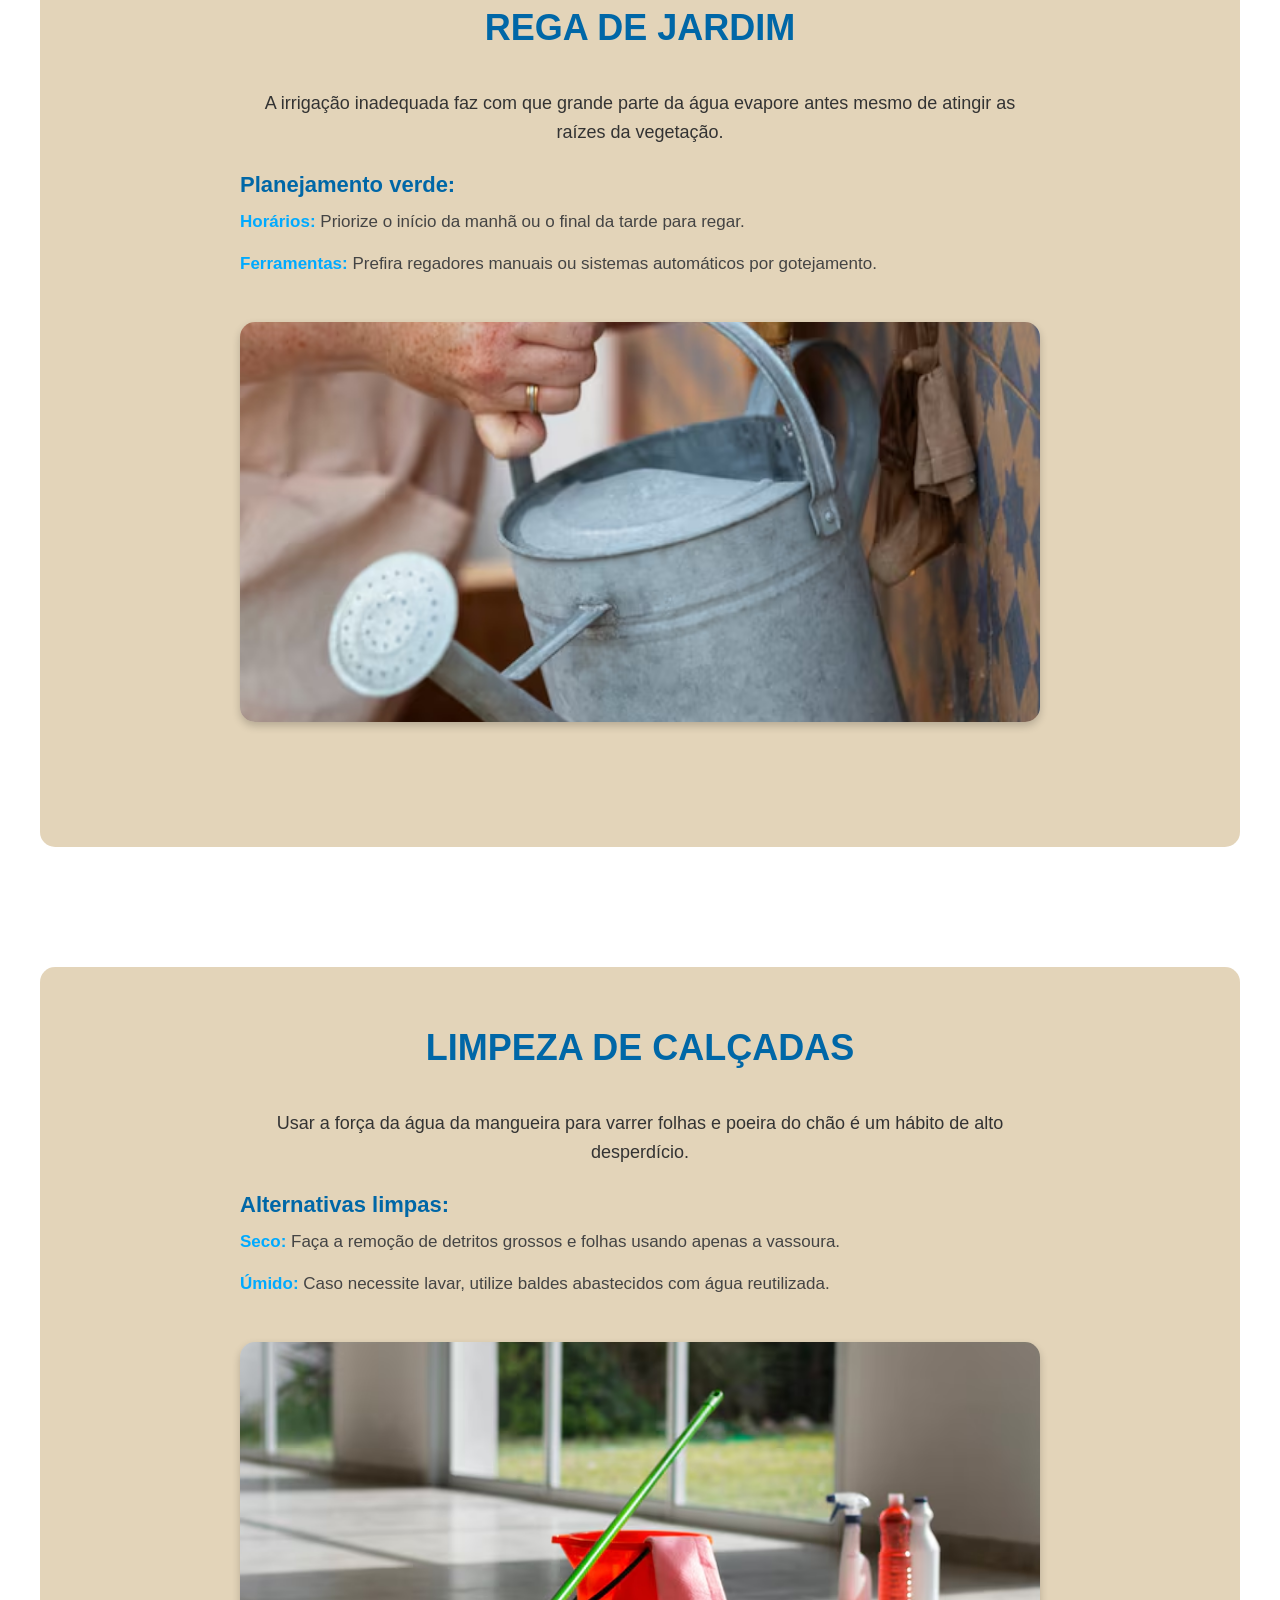
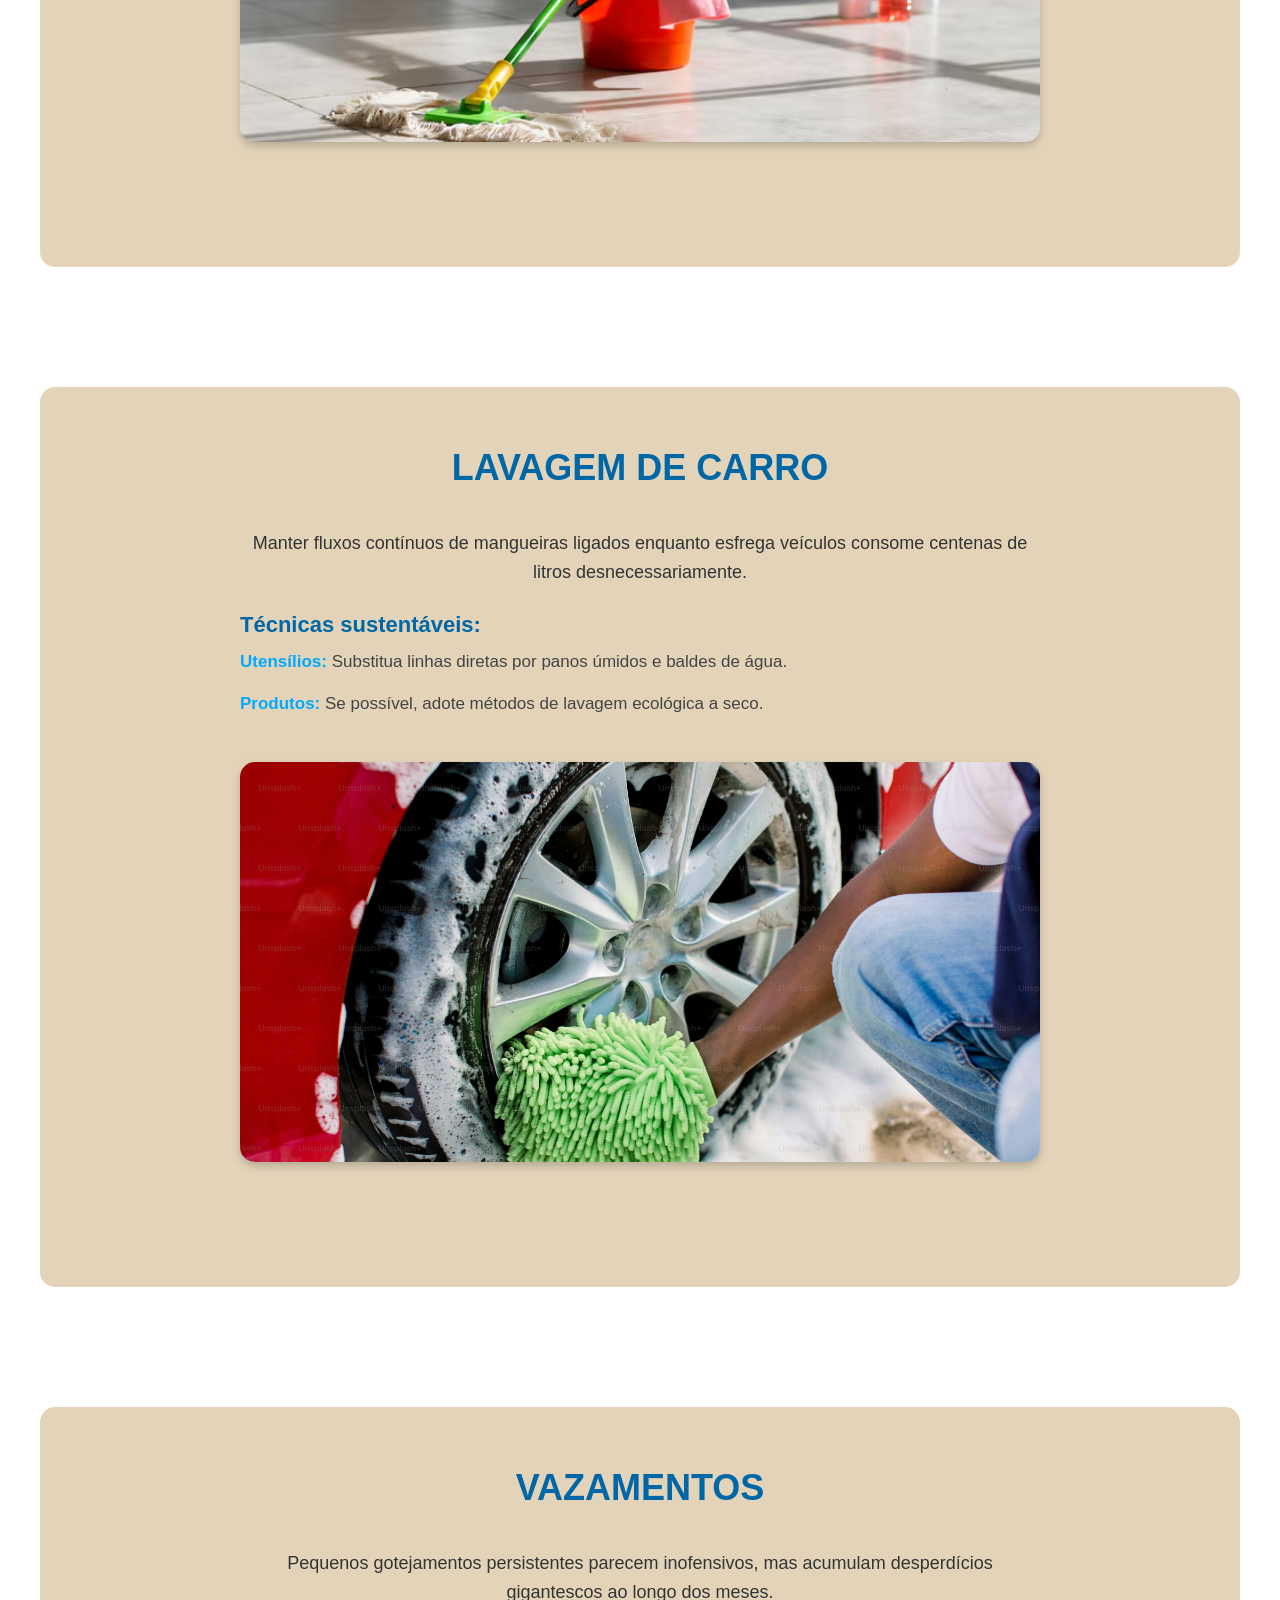
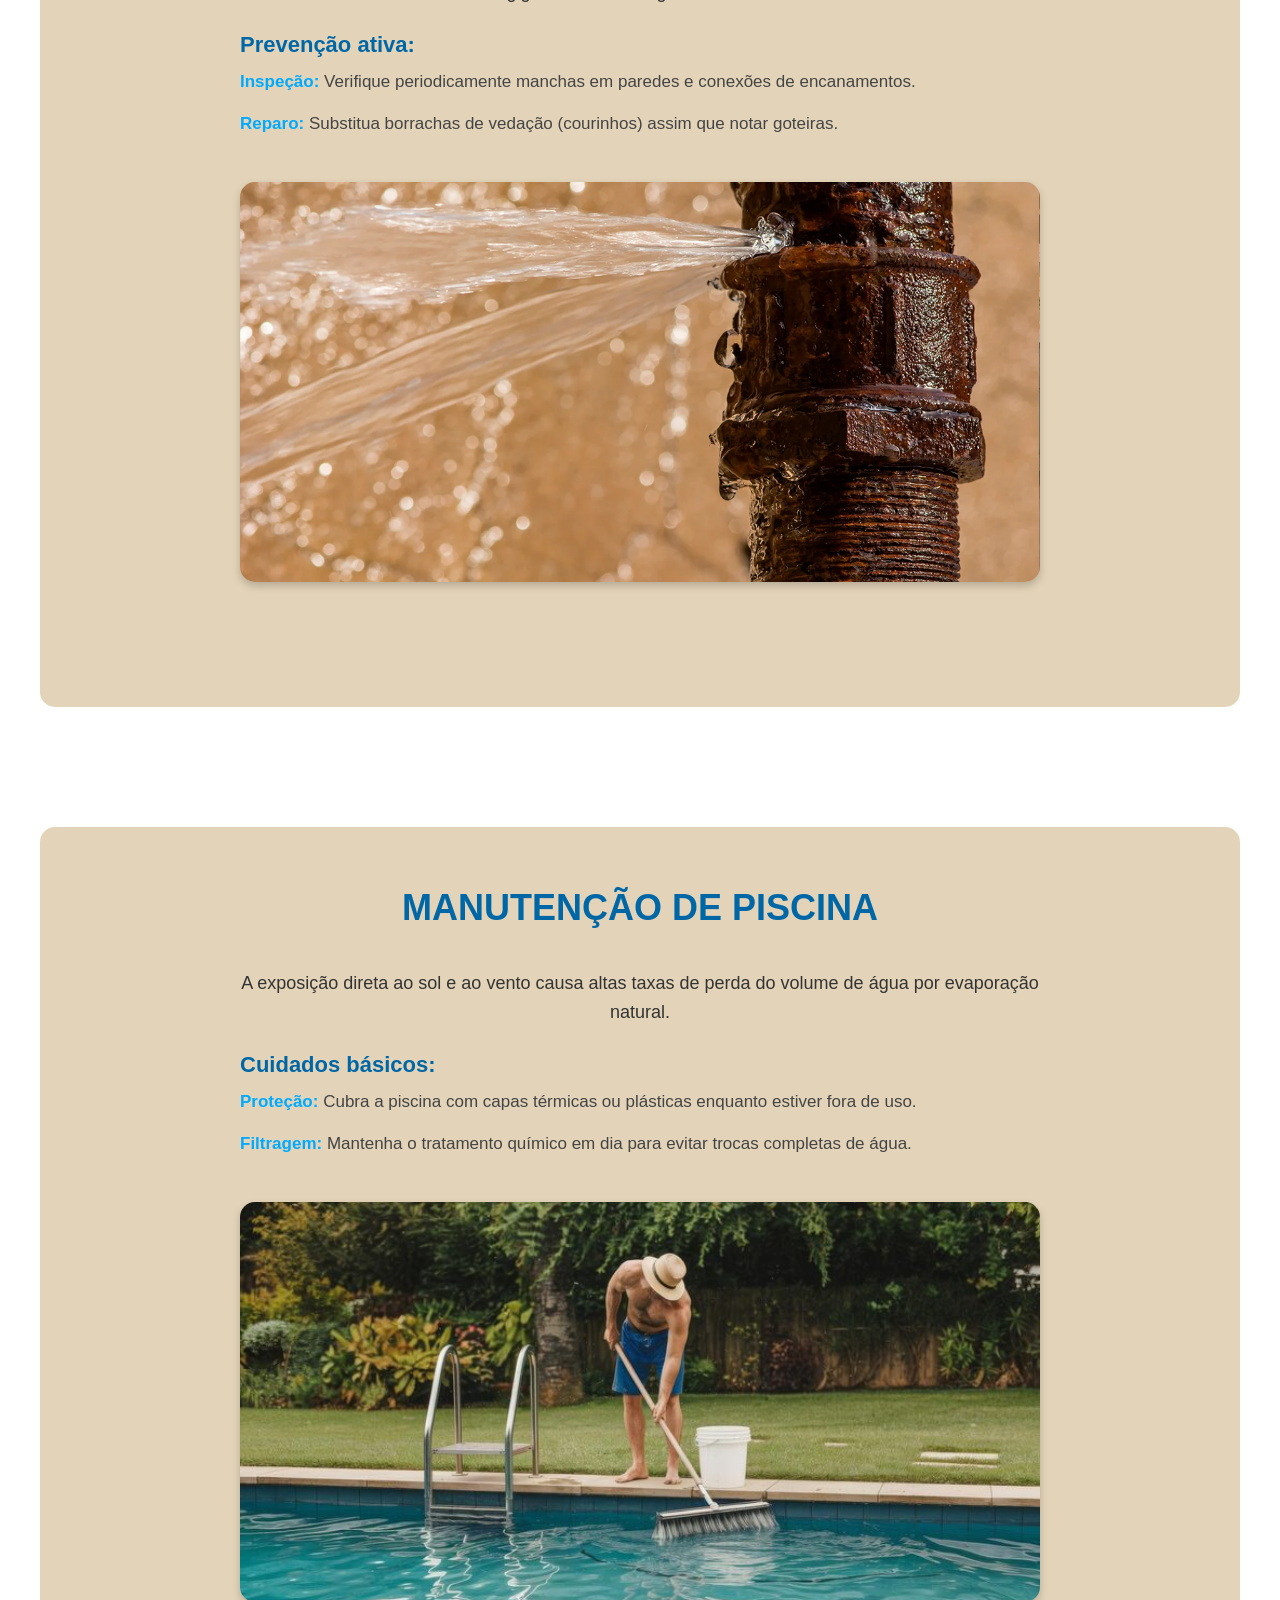
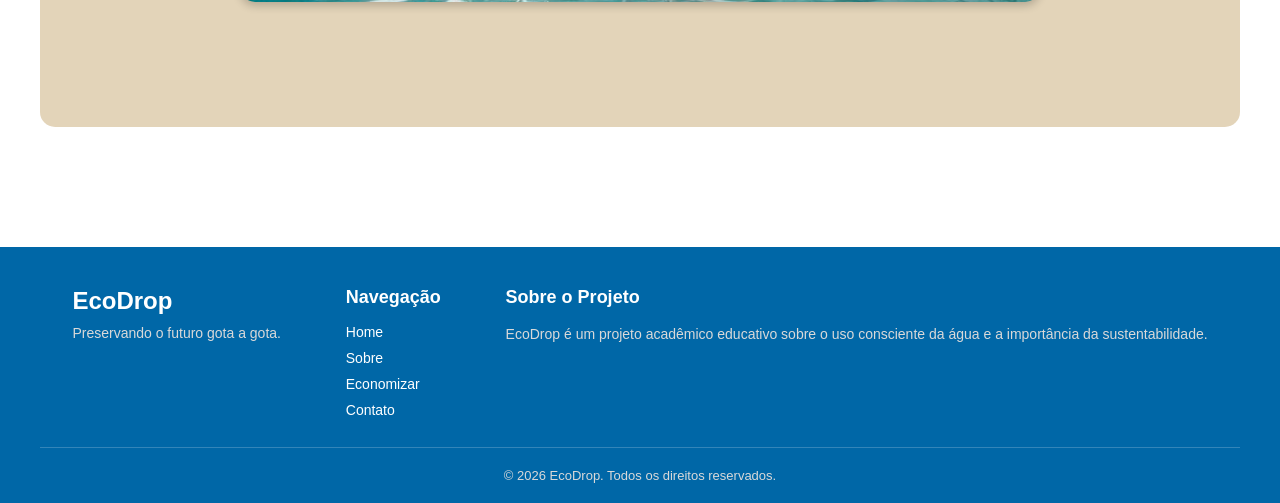
==== commit 77f604e4: "Update index for img.html" ====
--- a/index.html
+++ b/index.html
@@ -47,8 +47,8 @@
             </picture>
 
             <picture class="slide-banner">
-                <source media="(max-width: 768px)" srcset="imagens/banner3.jpg">
-                <img src="imagens/banner3.jpg" alt="Banner 3" class="carousel-image">
+                <source media="(max-width: 768px)" srcset="imagens/banner3.png">
+                <img src="imagens/banner3.png" alt="Banner 3" class="carousel-image">
             </picture>
 
             <picture class="slide-banner">
--- a/CSS/style.css
+++ b/CSS/style.css
@@ -69,14 +69,18 @@
 }
 
 .container-banner {
-    width: 95%;
-    max-width: 1200px;
-    margin: 10px auto;
-    padding: 10px 15px;
+    width: 100%;
+	background-image: url('../imagens/banneratras.jpg');
+    background-size: cover;
+    background-position: center;
+    background-repeat: no-repeat;
+    max-width: none;
+    margin: 0;
+    padding: 20px 0;
     background-color: #bdbdbd;
     position: relative;
     overflow: hidden;
-    border-radius: 5px;
+    border-radius: 0;
 }
 
 .carousel-track {
@@ -88,13 +92,15 @@
 .slide-banner {
     min-width: 100%;
     flex-shrink: 0;
-    display: block;
-    padding: 10px 15px;
+    display: flex;
+    justify-content: center;
+    padding: 0 20px;
 }
 
 .carousel-image {
     width: 100%;
-    height: 400px;
+    max-width: 1160px;
+    height: 600px;
     object-fit: cover;
     object-position: center;
     display: block;
@@ -113,8 +119,8 @@
     z-index: 10;
 }
 
-.seta-esq { left: 15px; }
-.seta-dir { right: 15px; }
+.seta-esq { left: 20px; }
+.seta-dir { right: 20px; }
 
 .indicadores {
     display: flex;
@@ -587,19 +593,20 @@
     }
 
     .container-banner {
-        padding: 0;
-        margin: 5px auto;
+        padding: 10px 0;
+        margin: 0;
         border-radius: 0;
     }
 
     .slide-banner {
-        padding: 5px 5px 5px 5px;
+        padding: 0 10px;
     }
 
     .carousel-image {
         width: 100%;
         height: 200px;
-        border-radius: 0;
+        border-radius: 5px;
+        object-fit: cover;
     }
 
     .seta {
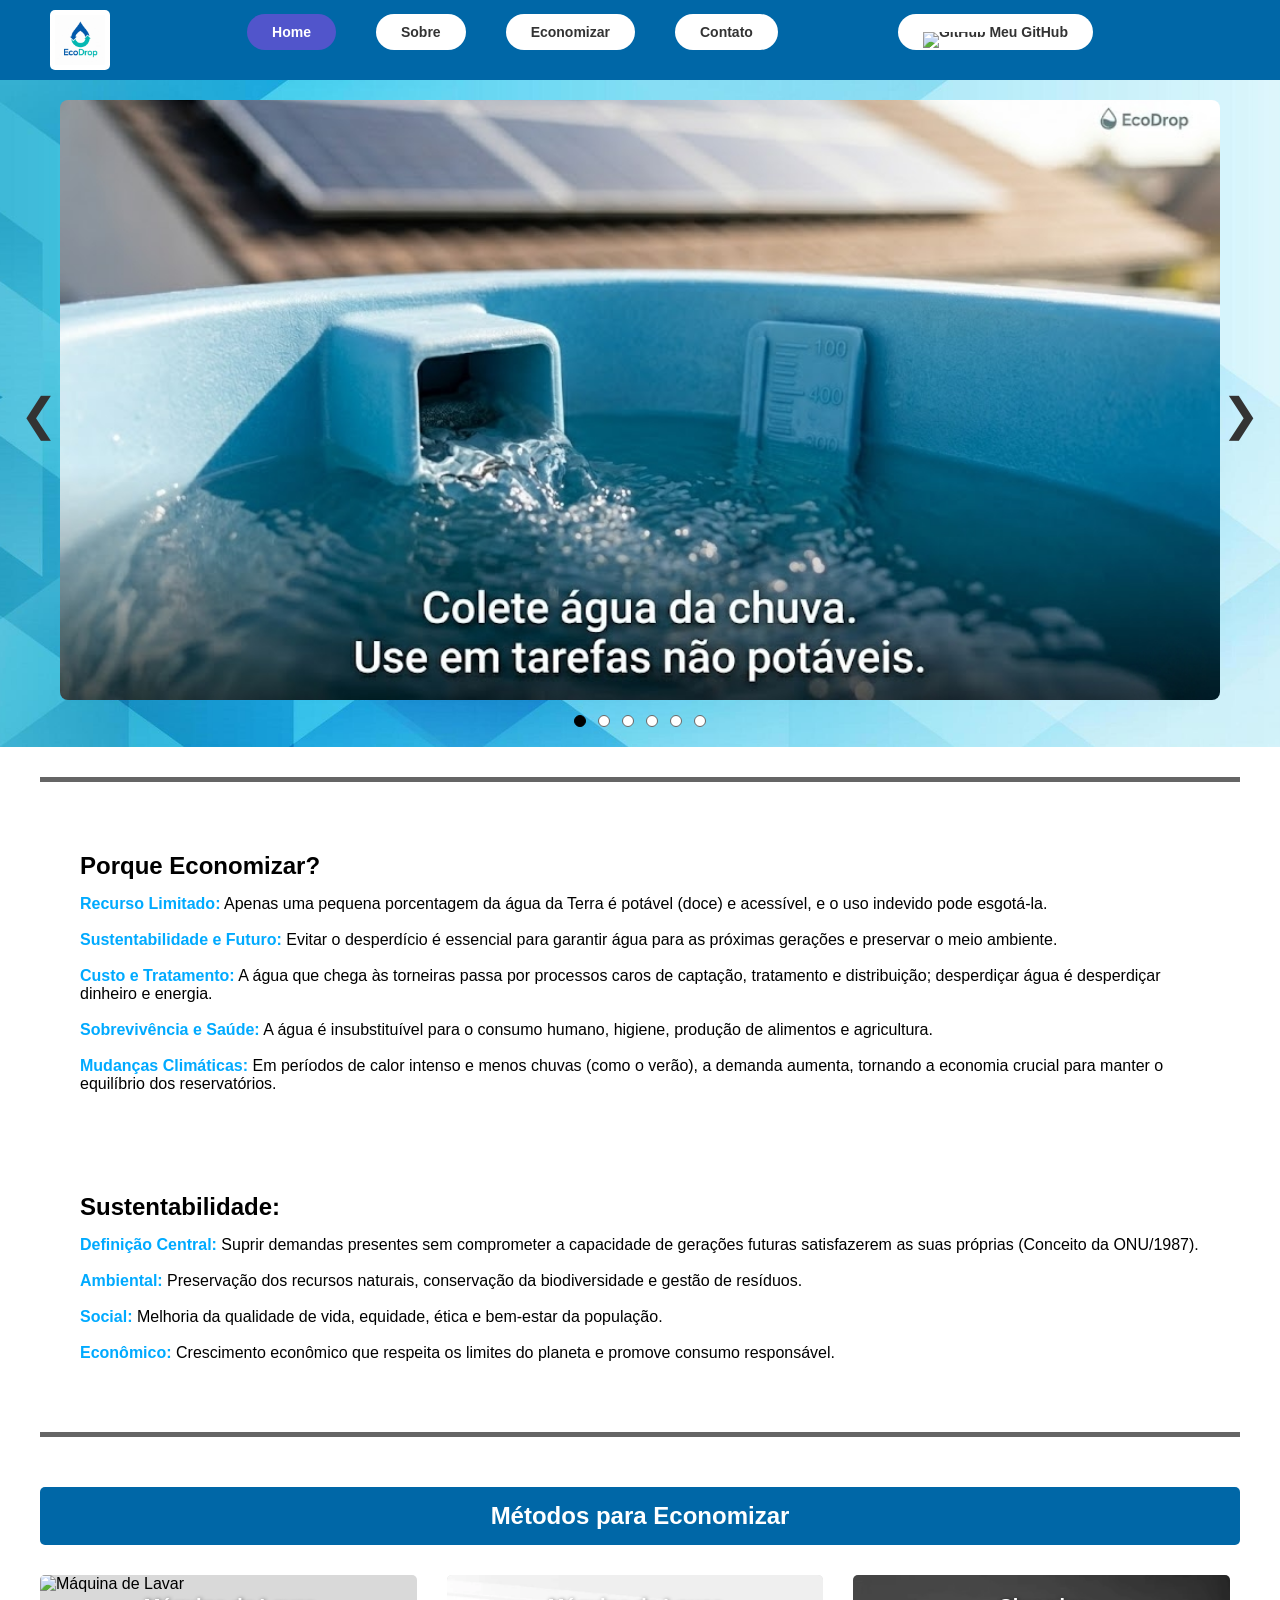
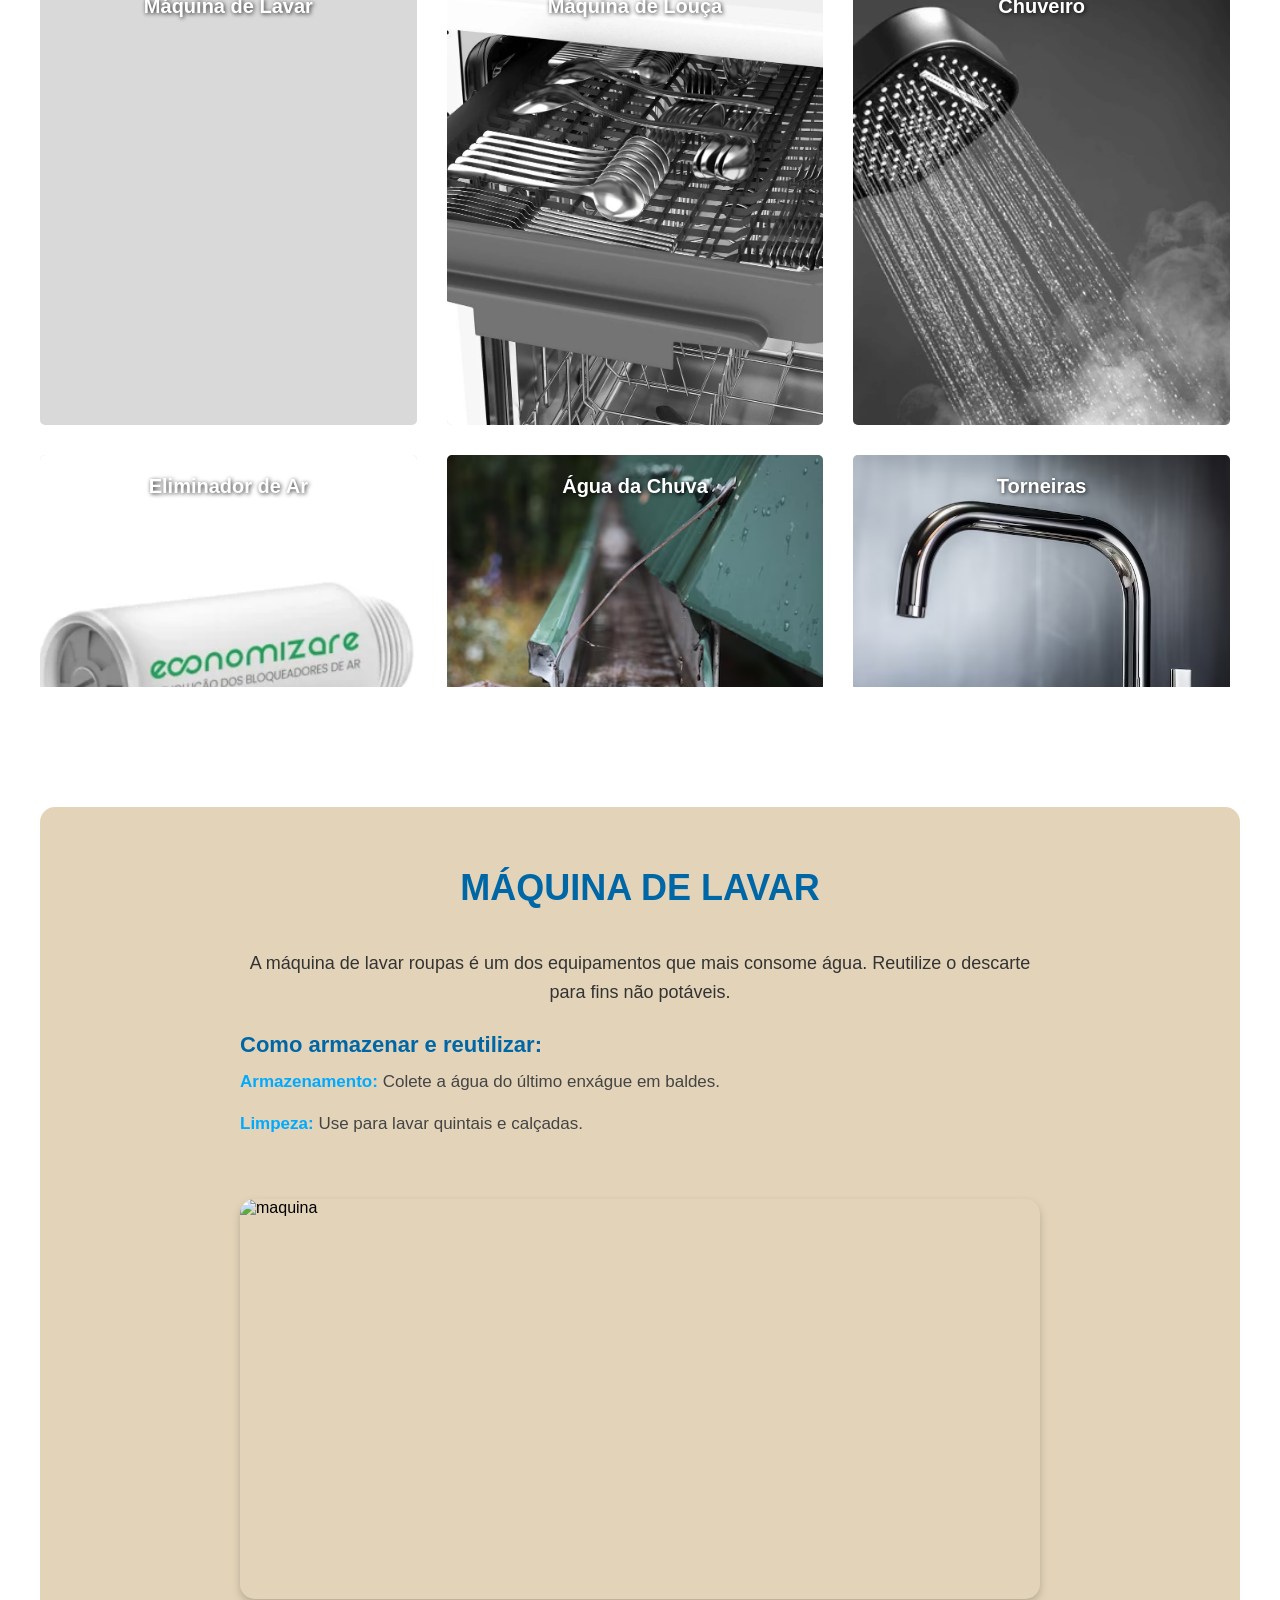
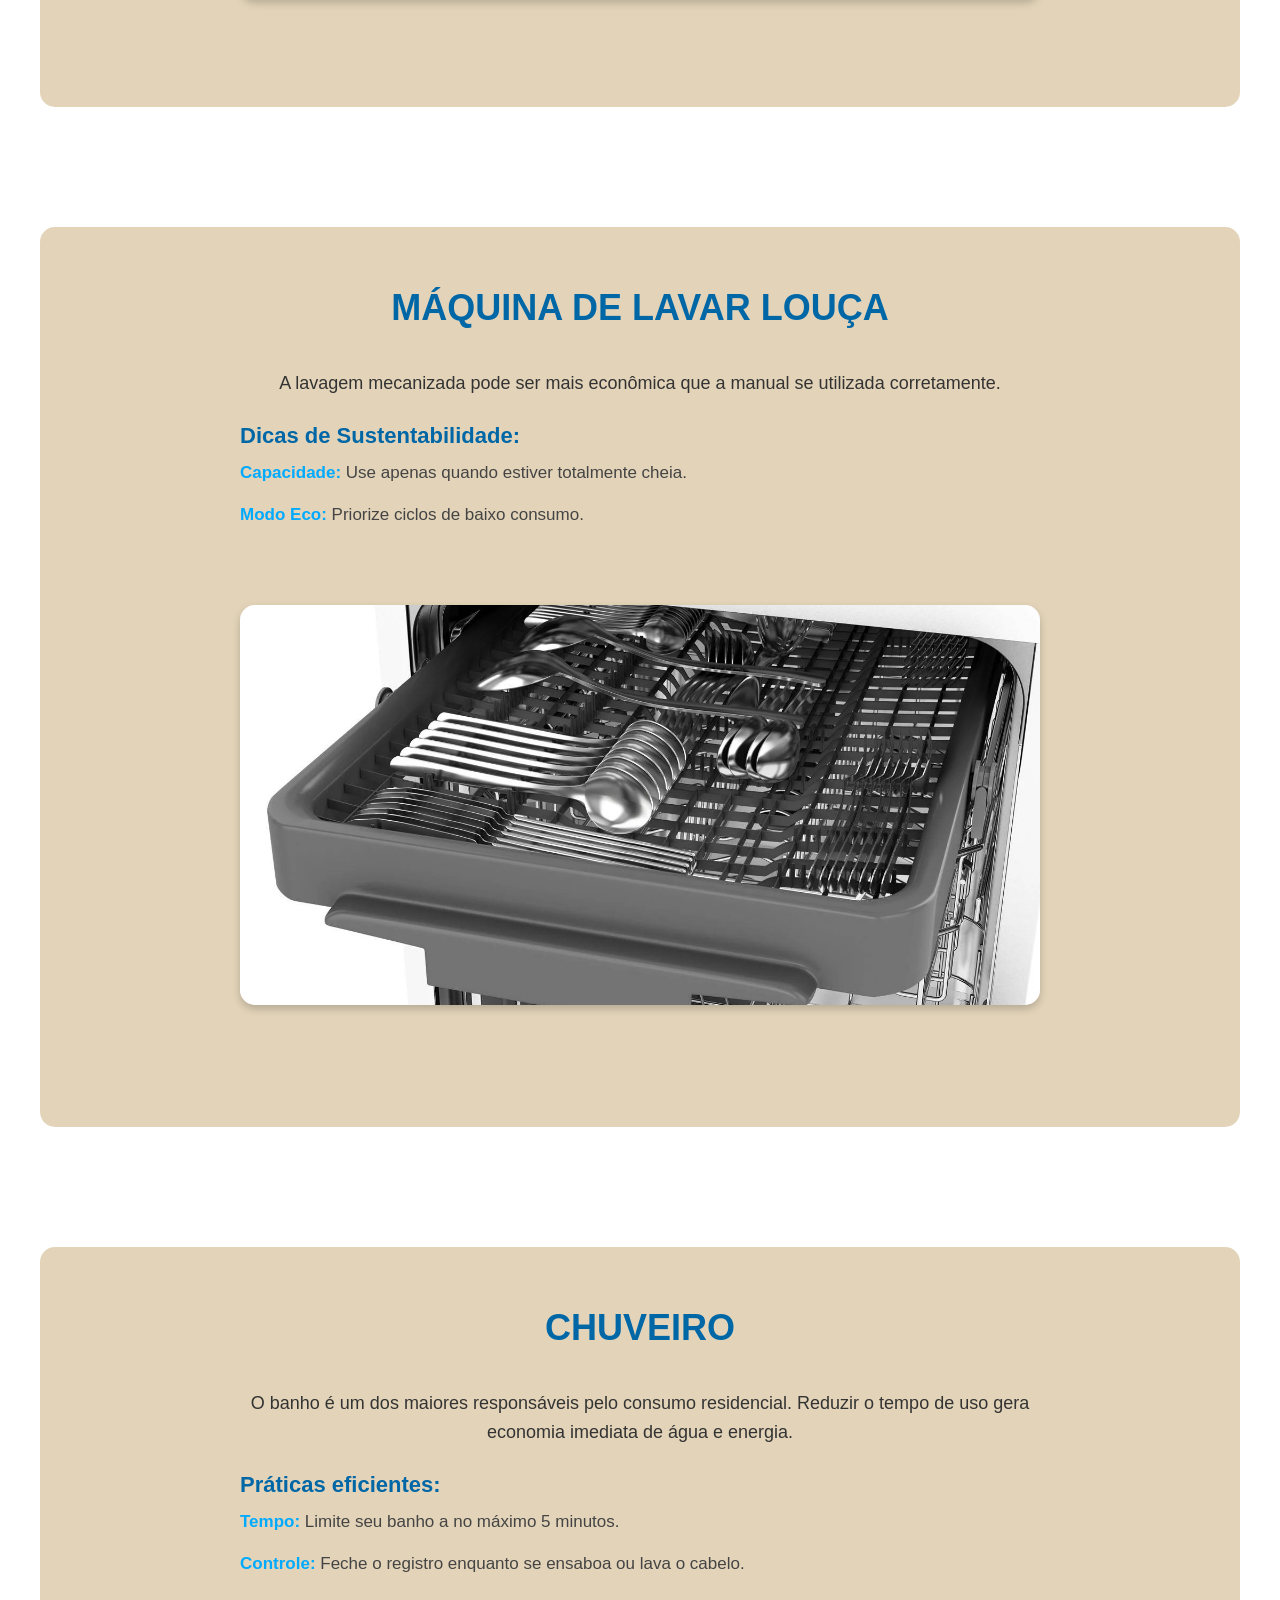
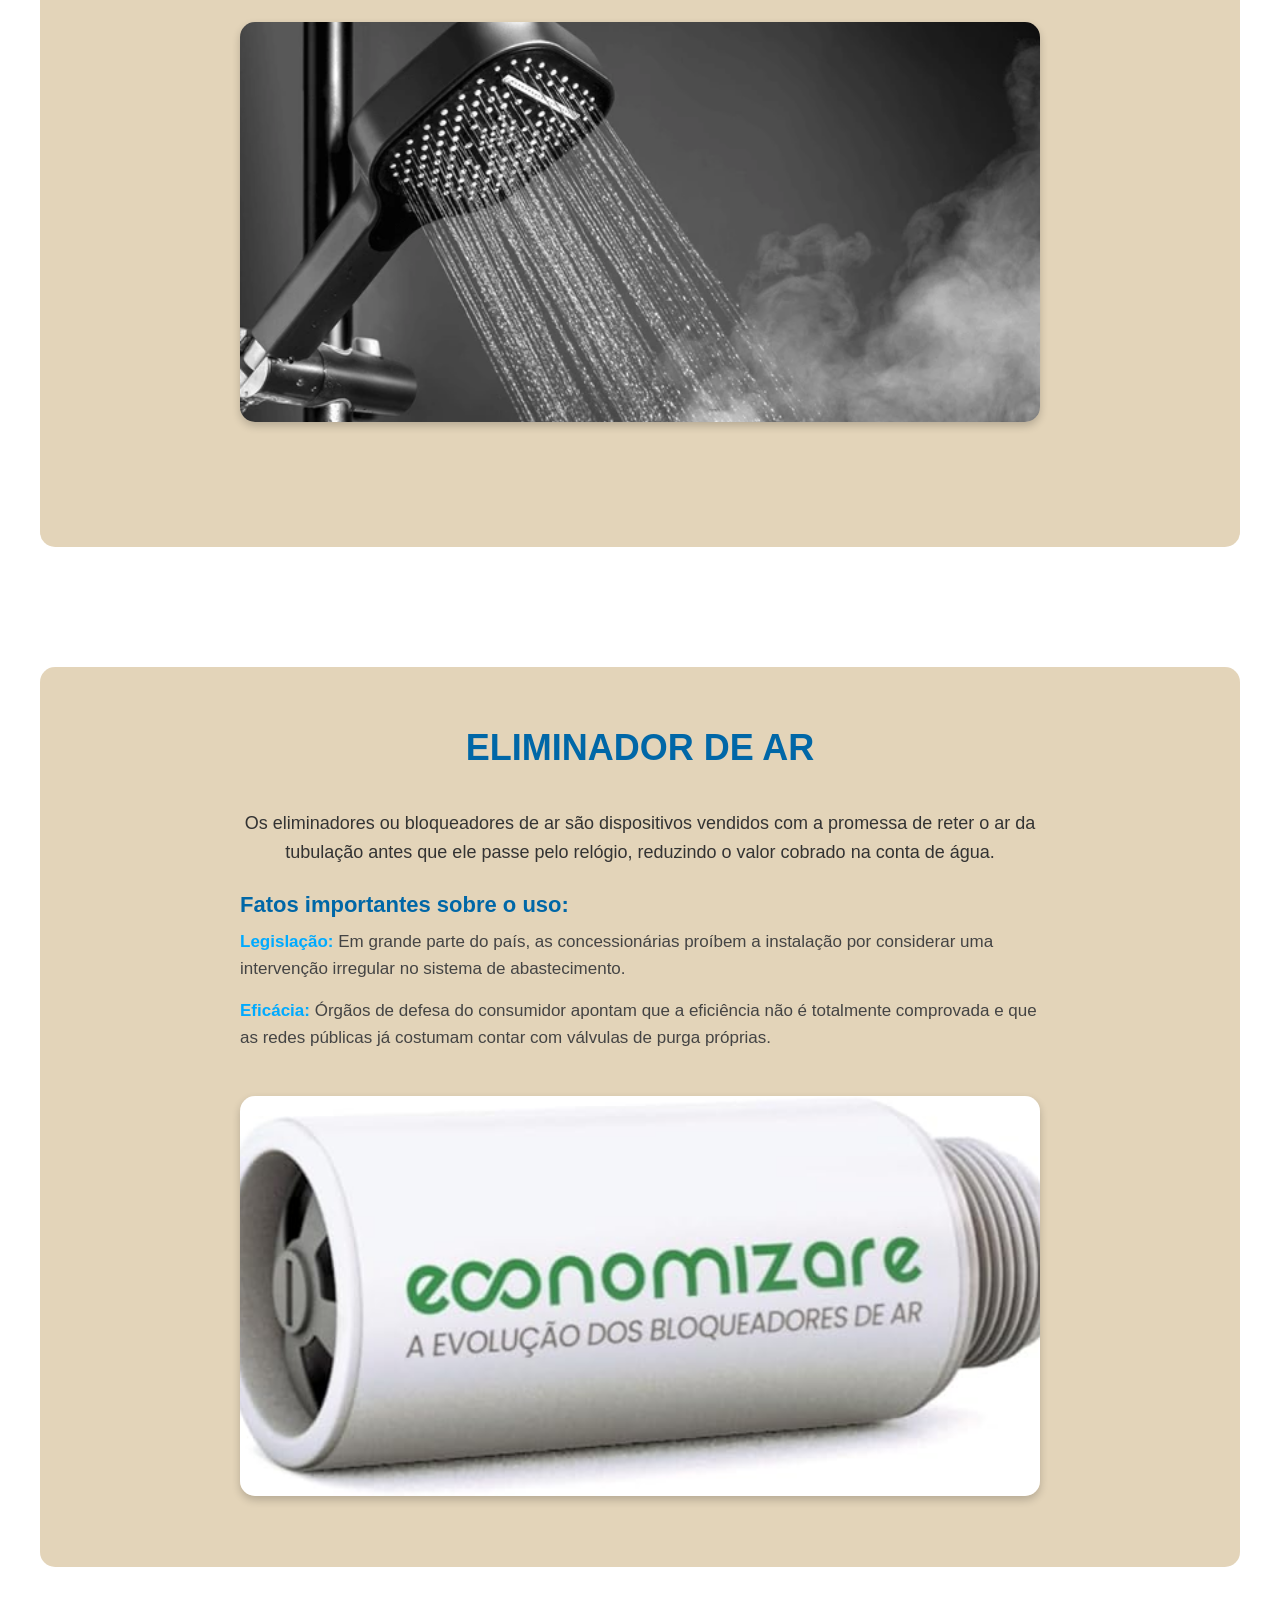
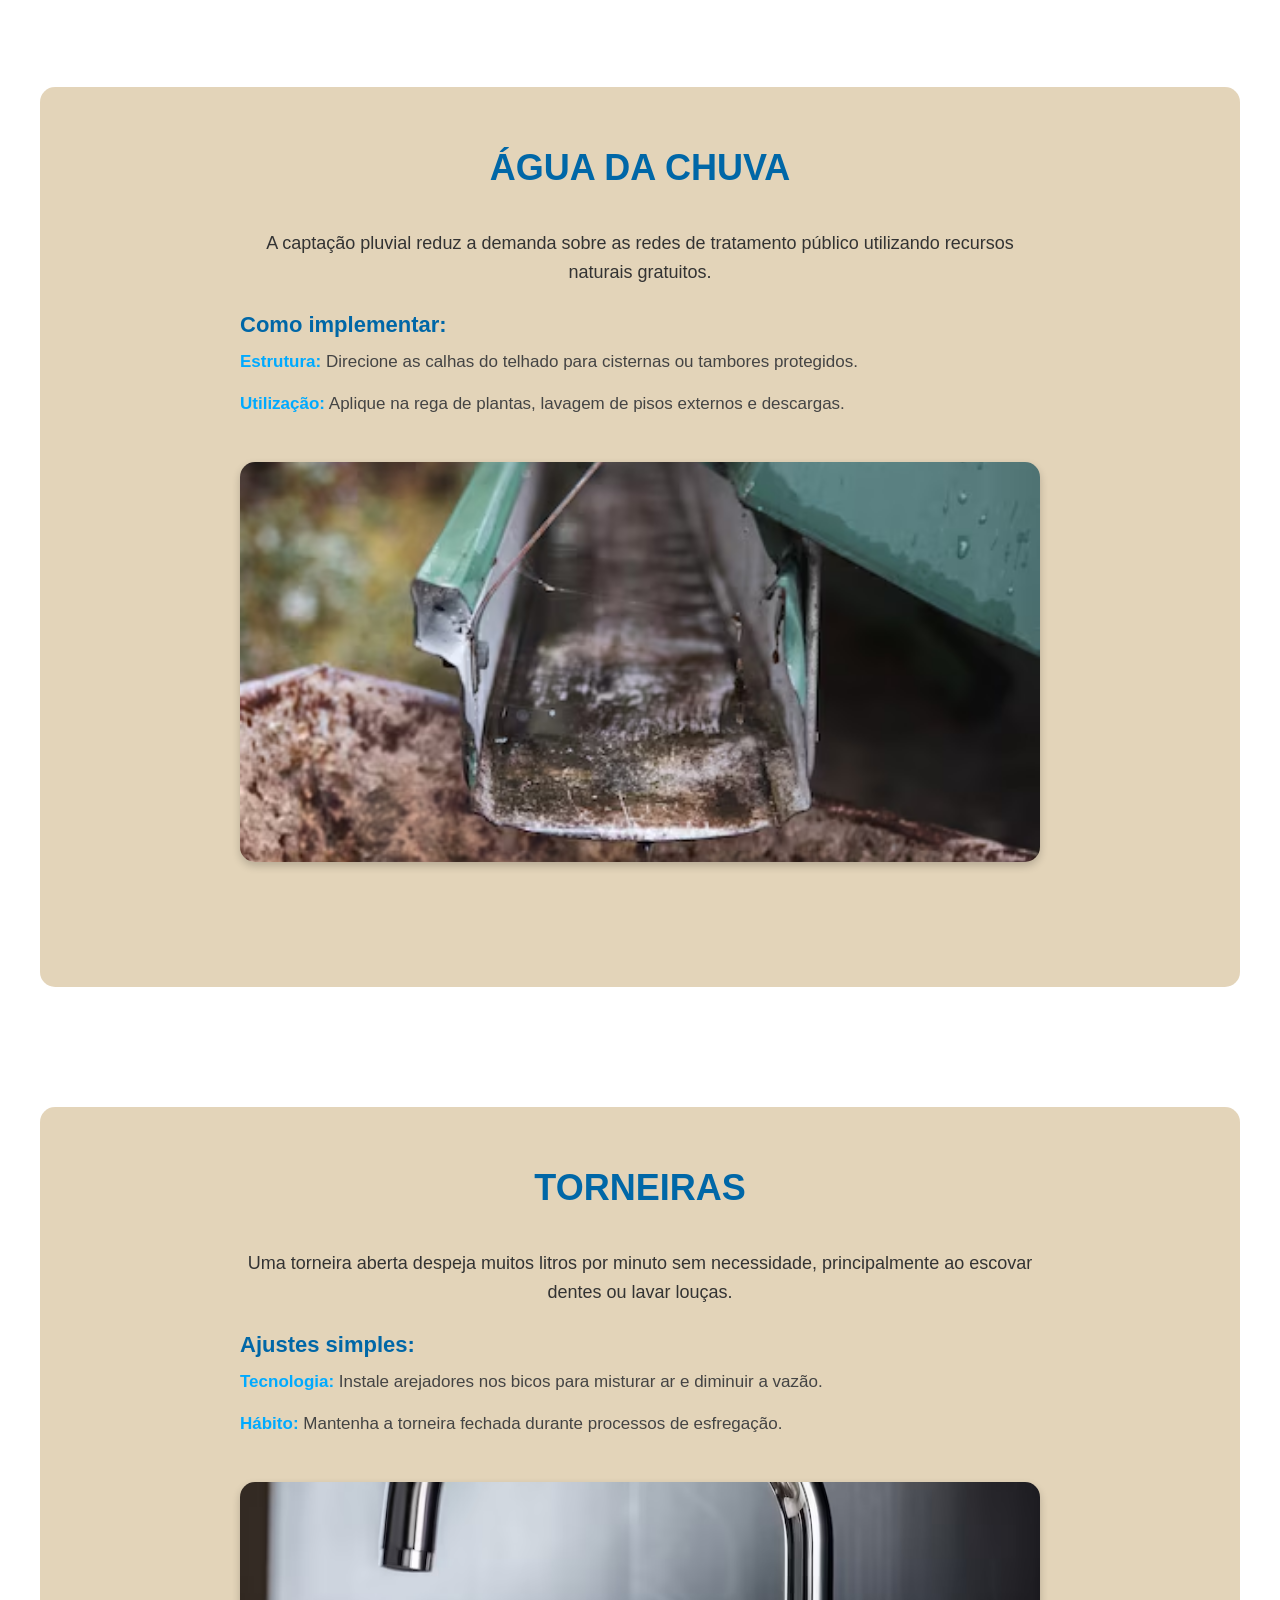
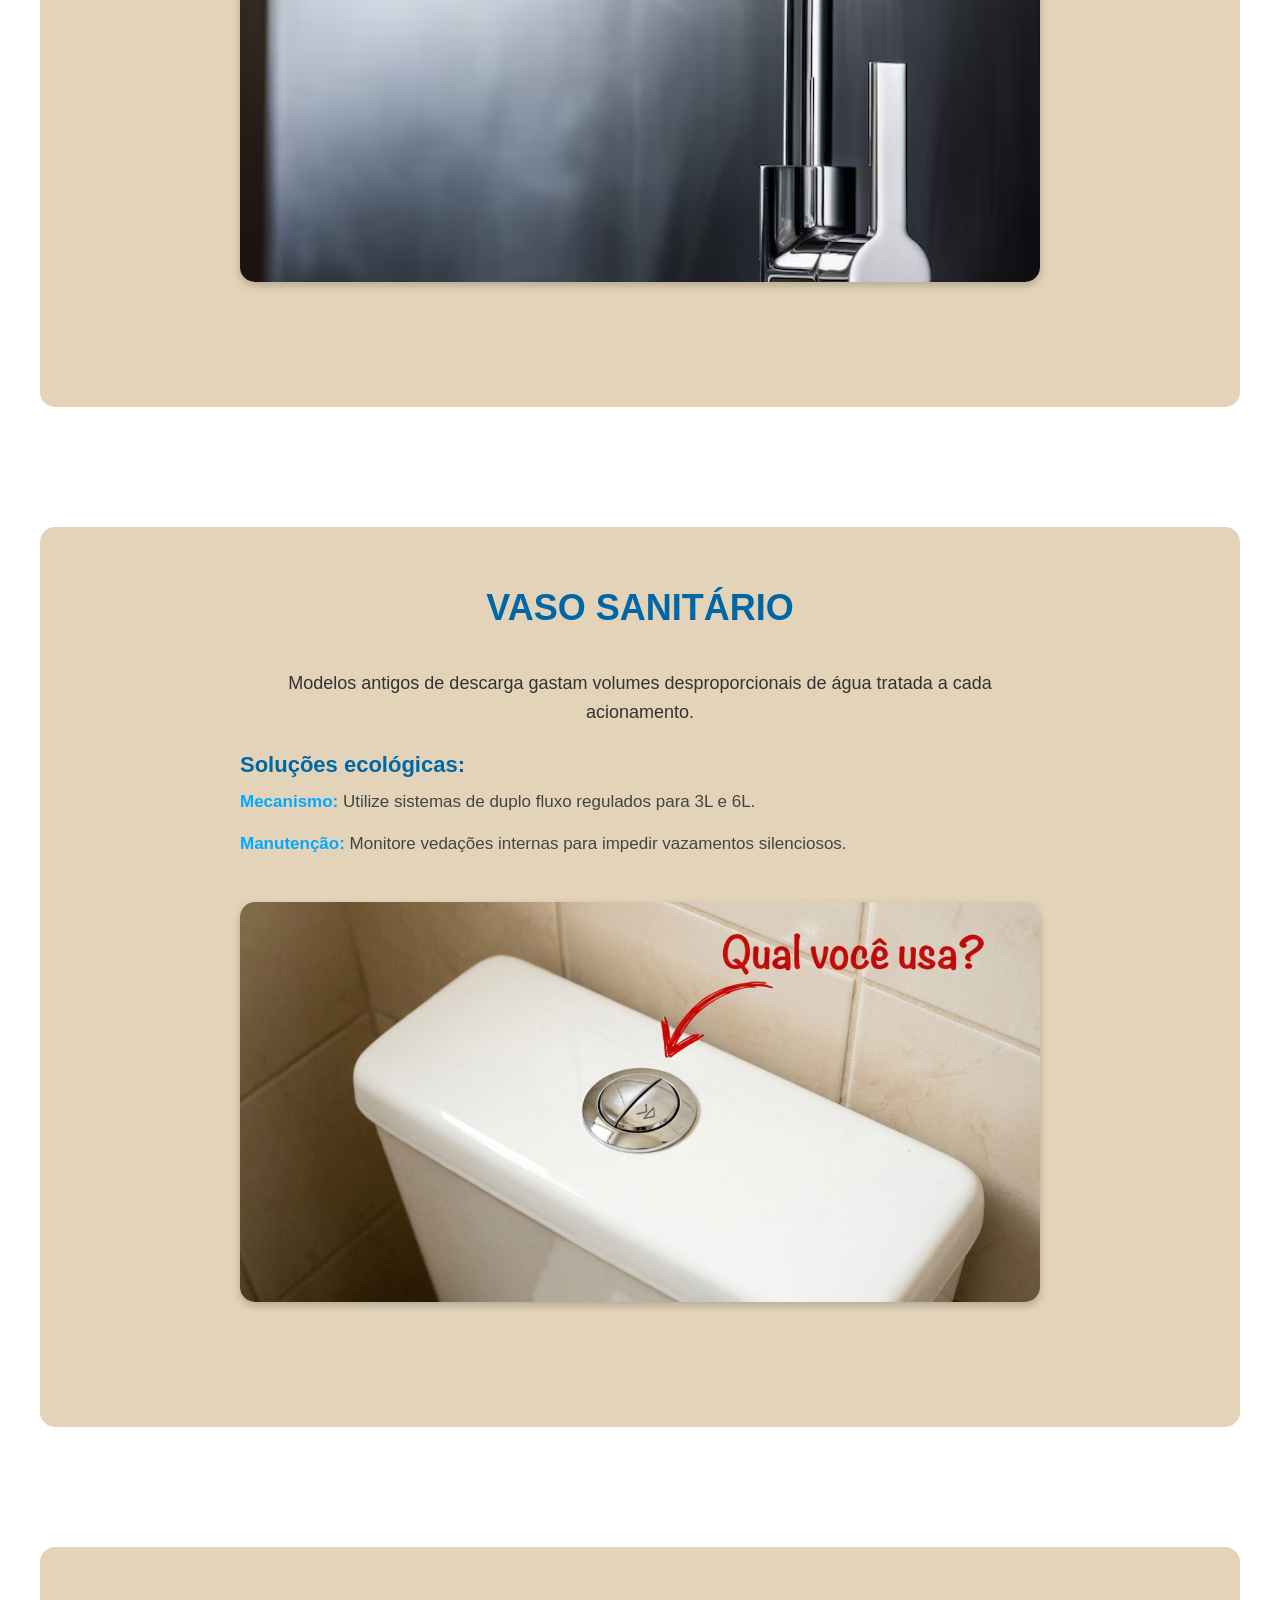
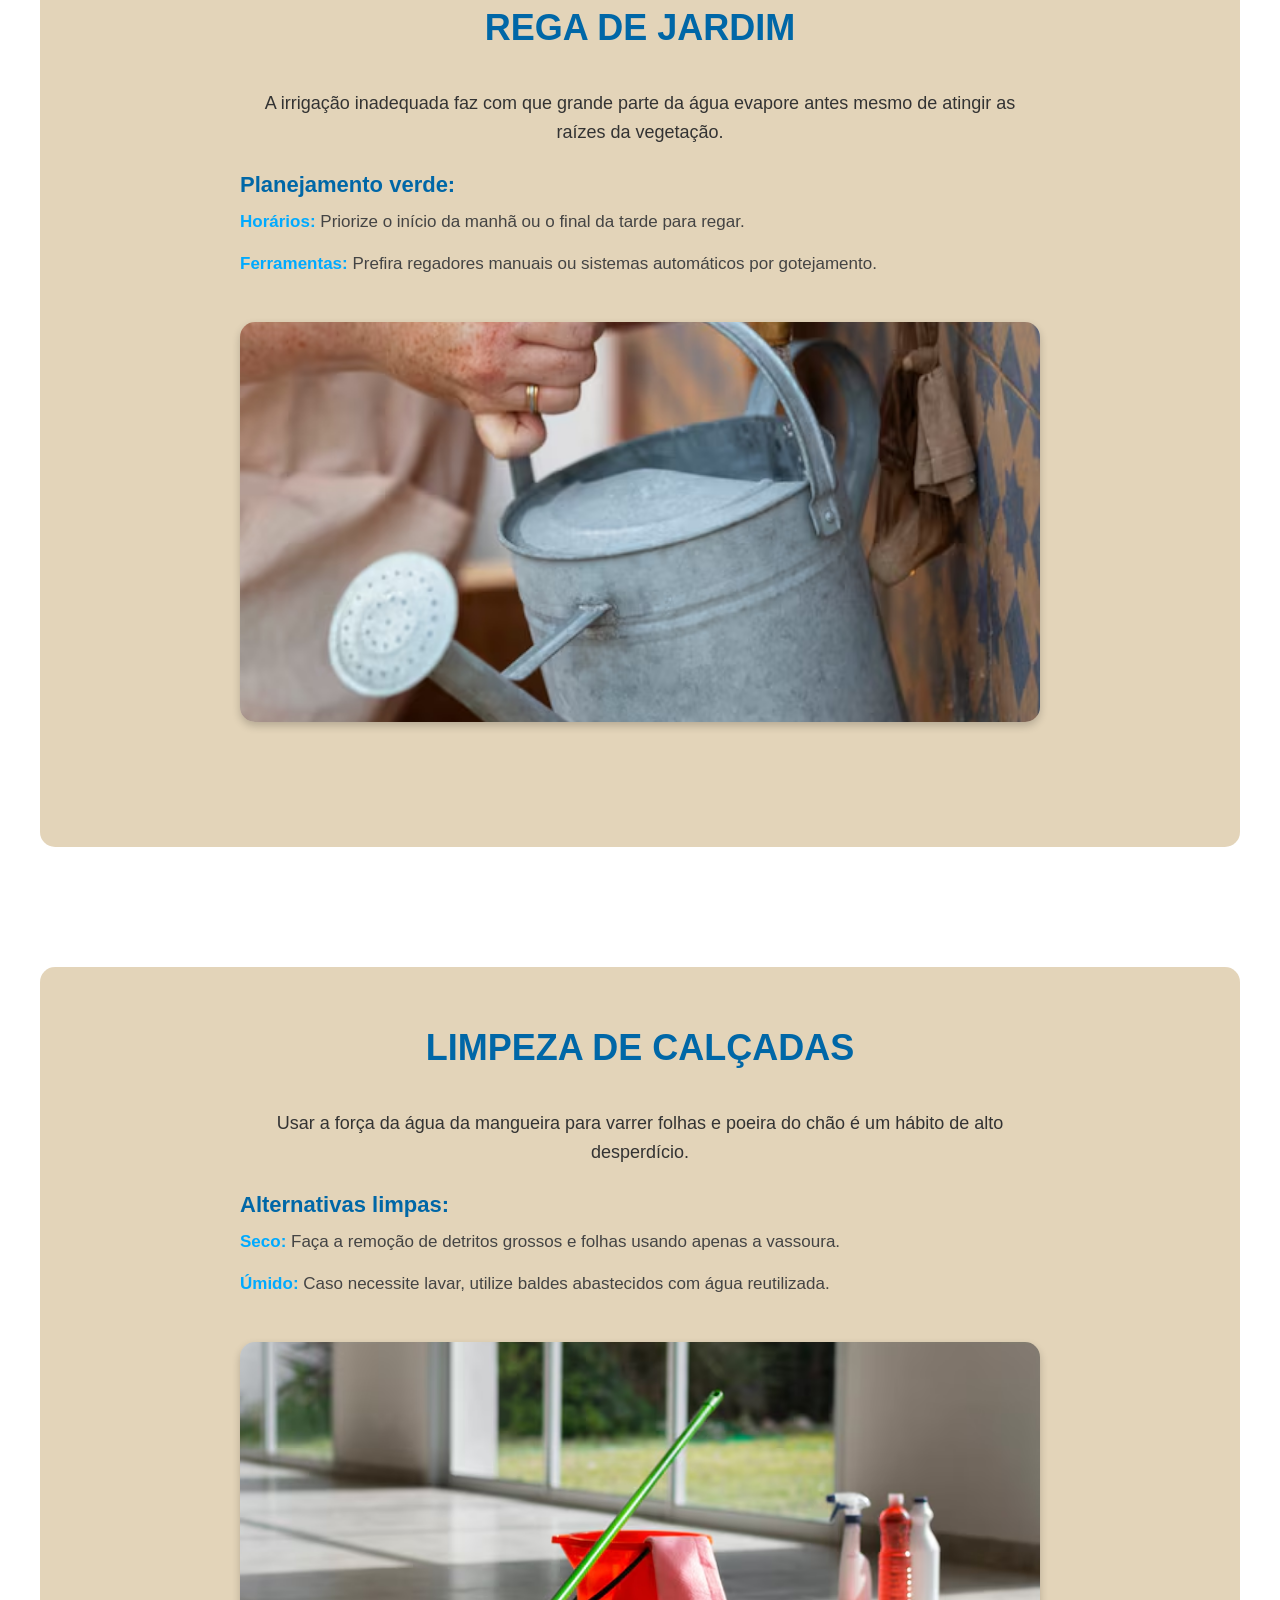
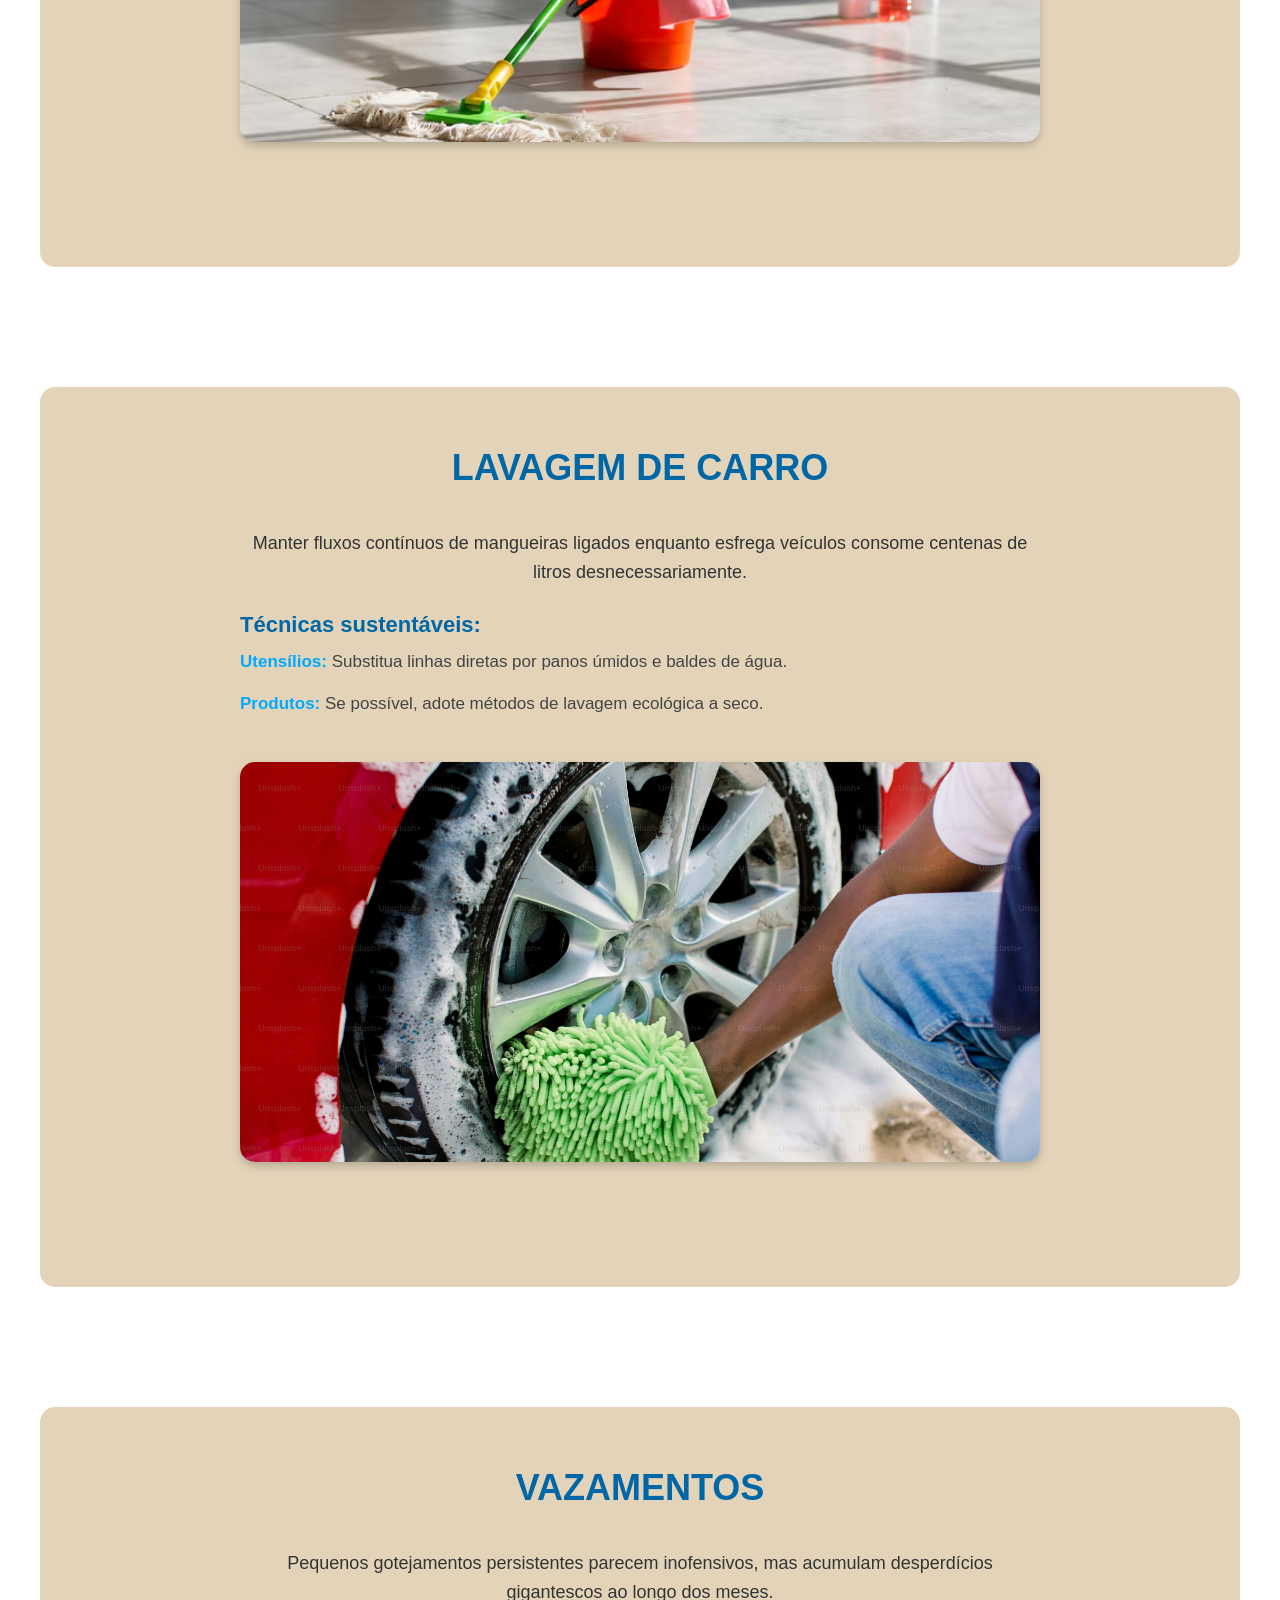
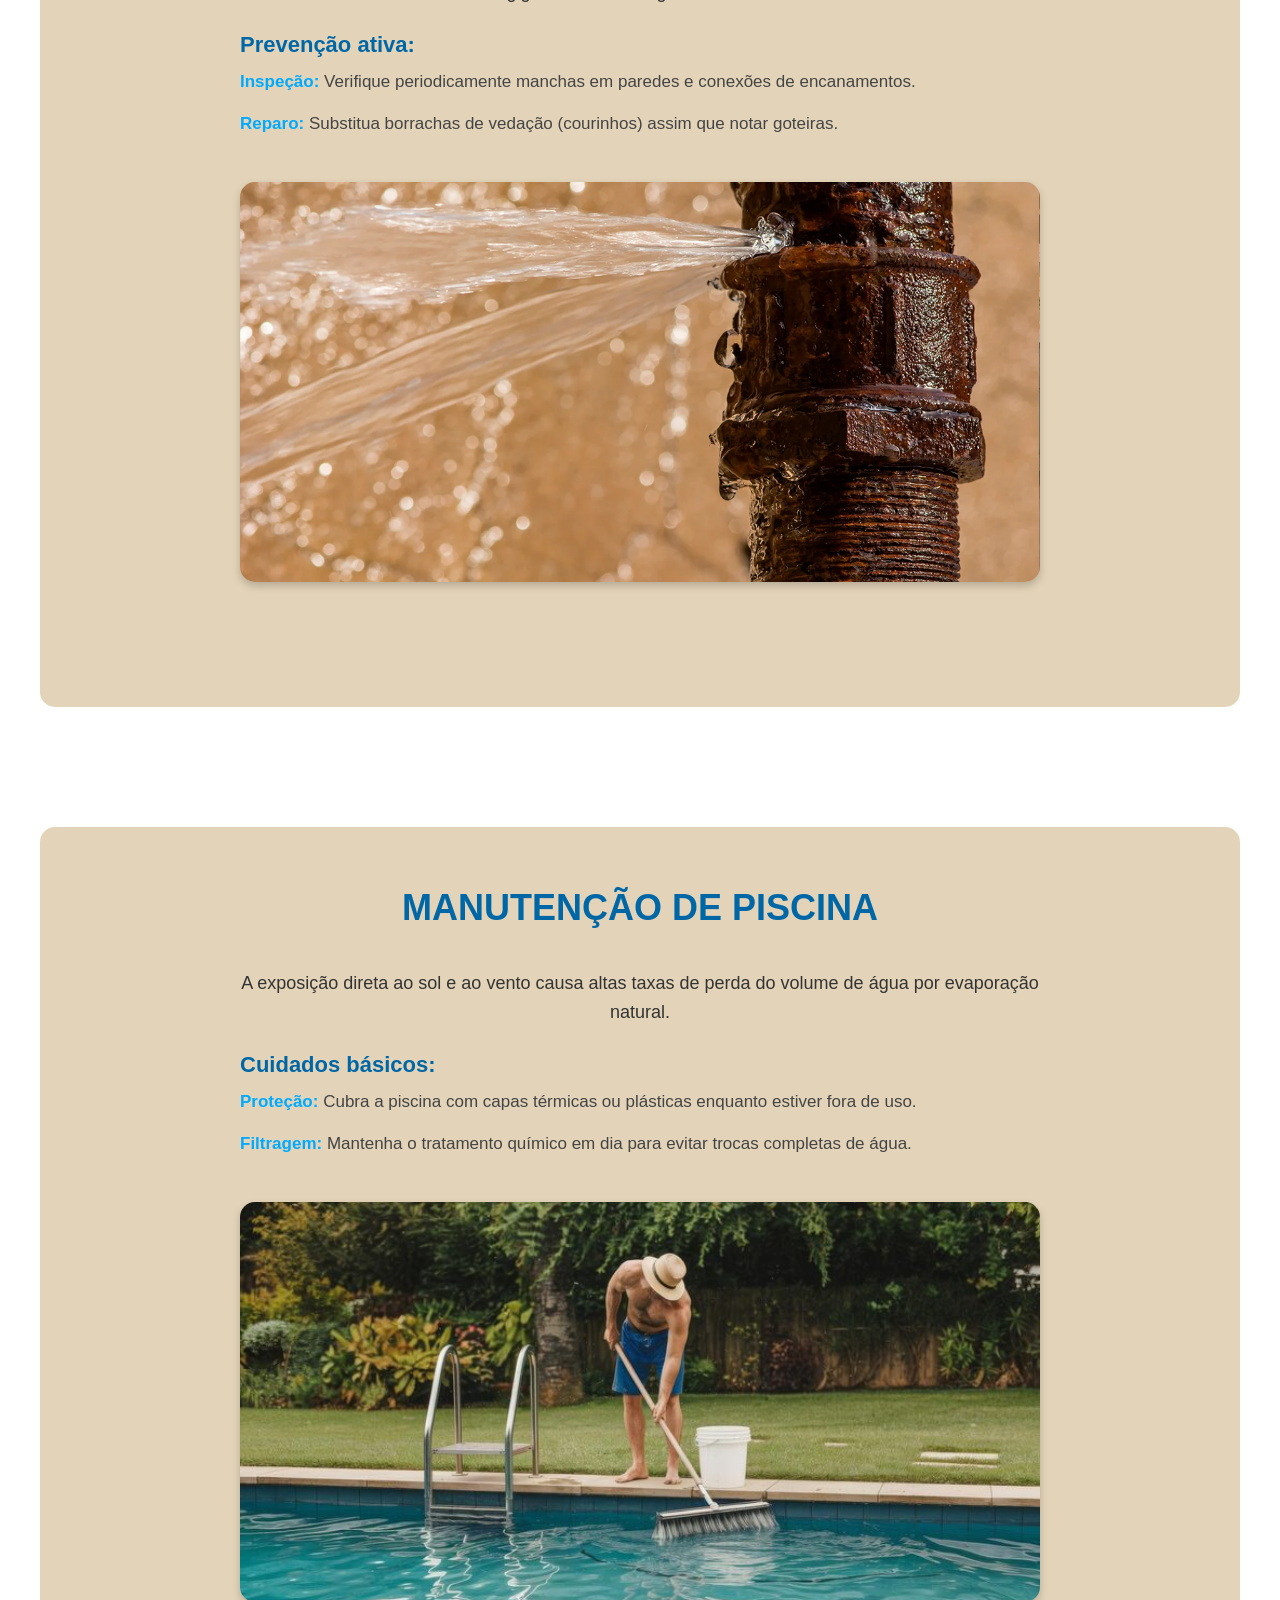
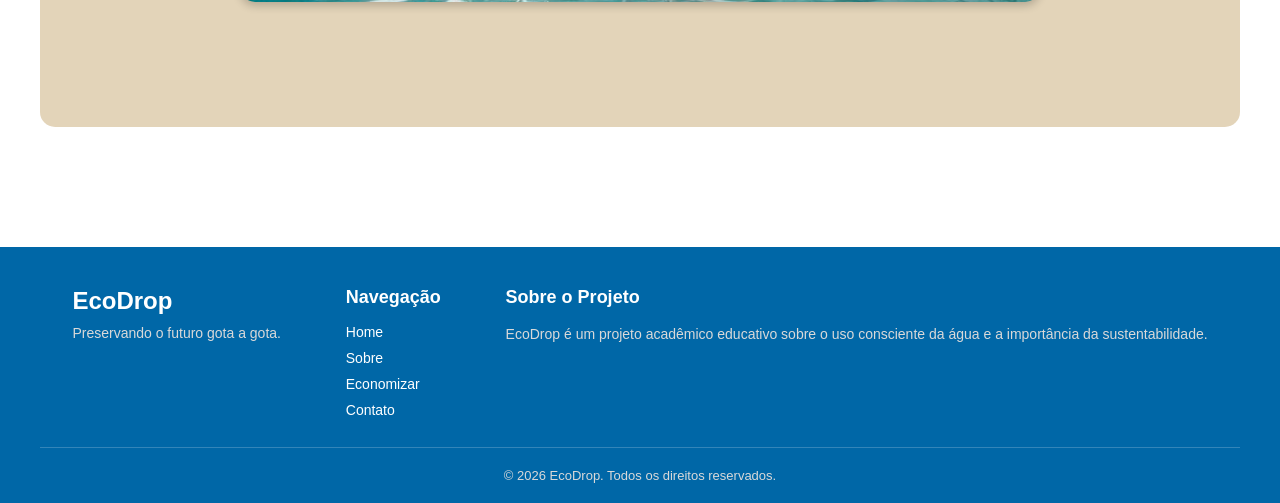
==== commit 33b52f9c: "Update hamburguer" ====
--- a/index.html
+++ b/index.html
@@ -27,7 +27,16 @@
                 <li><a href="paginas/sobre.html">Sobre</a></li>
                 <li><a href="paginas/economizar.html">Economizar</a></li>
                 <li><a href="paginas/contato.html">Contato</a></li>
+				<div class="menu-dica" id="dica-container"></div>
+				<br>
+				<div class="menu-github">
+					<a href="https://github.com/2026ecodrop" target="_blank">
+						<img src="../imagens/github-icon.png" alt="GitHub" class="icone-github">
+							<span>Meu GitHub</span>
+					</a>
+				</div>
             </ul>
+			
         </nav>
     </header>
 
@@ -471,7 +480,7 @@
             </div>
         </div>
     </div>
-
+	
   <footer class="rodape">
     <div class="conteudo-rodape">
 
@@ -483,10 +492,10 @@
       <div class="rodape-links">
         <h4>Navegação</h4>
         <ul>
-          <li><a href="../index.html">Home</a></li>
-          <li><a href="sobre.html">Sobre</a></li>
-          <li><a href="economizar.html">Economizar</a></li>
-          <li><a href="contato.html">Contato</a></li>
+          <li><a href="index.html">Home</a></li>
+          <li><a href="paginas/sobre.html">Sobre</a></li>
+          <li><a href="paginas/economizar.html">Economizar</a></li>
+          <li><a href="paginas/contato.html">Contato</a></li>
         </ul>
       </div>
 
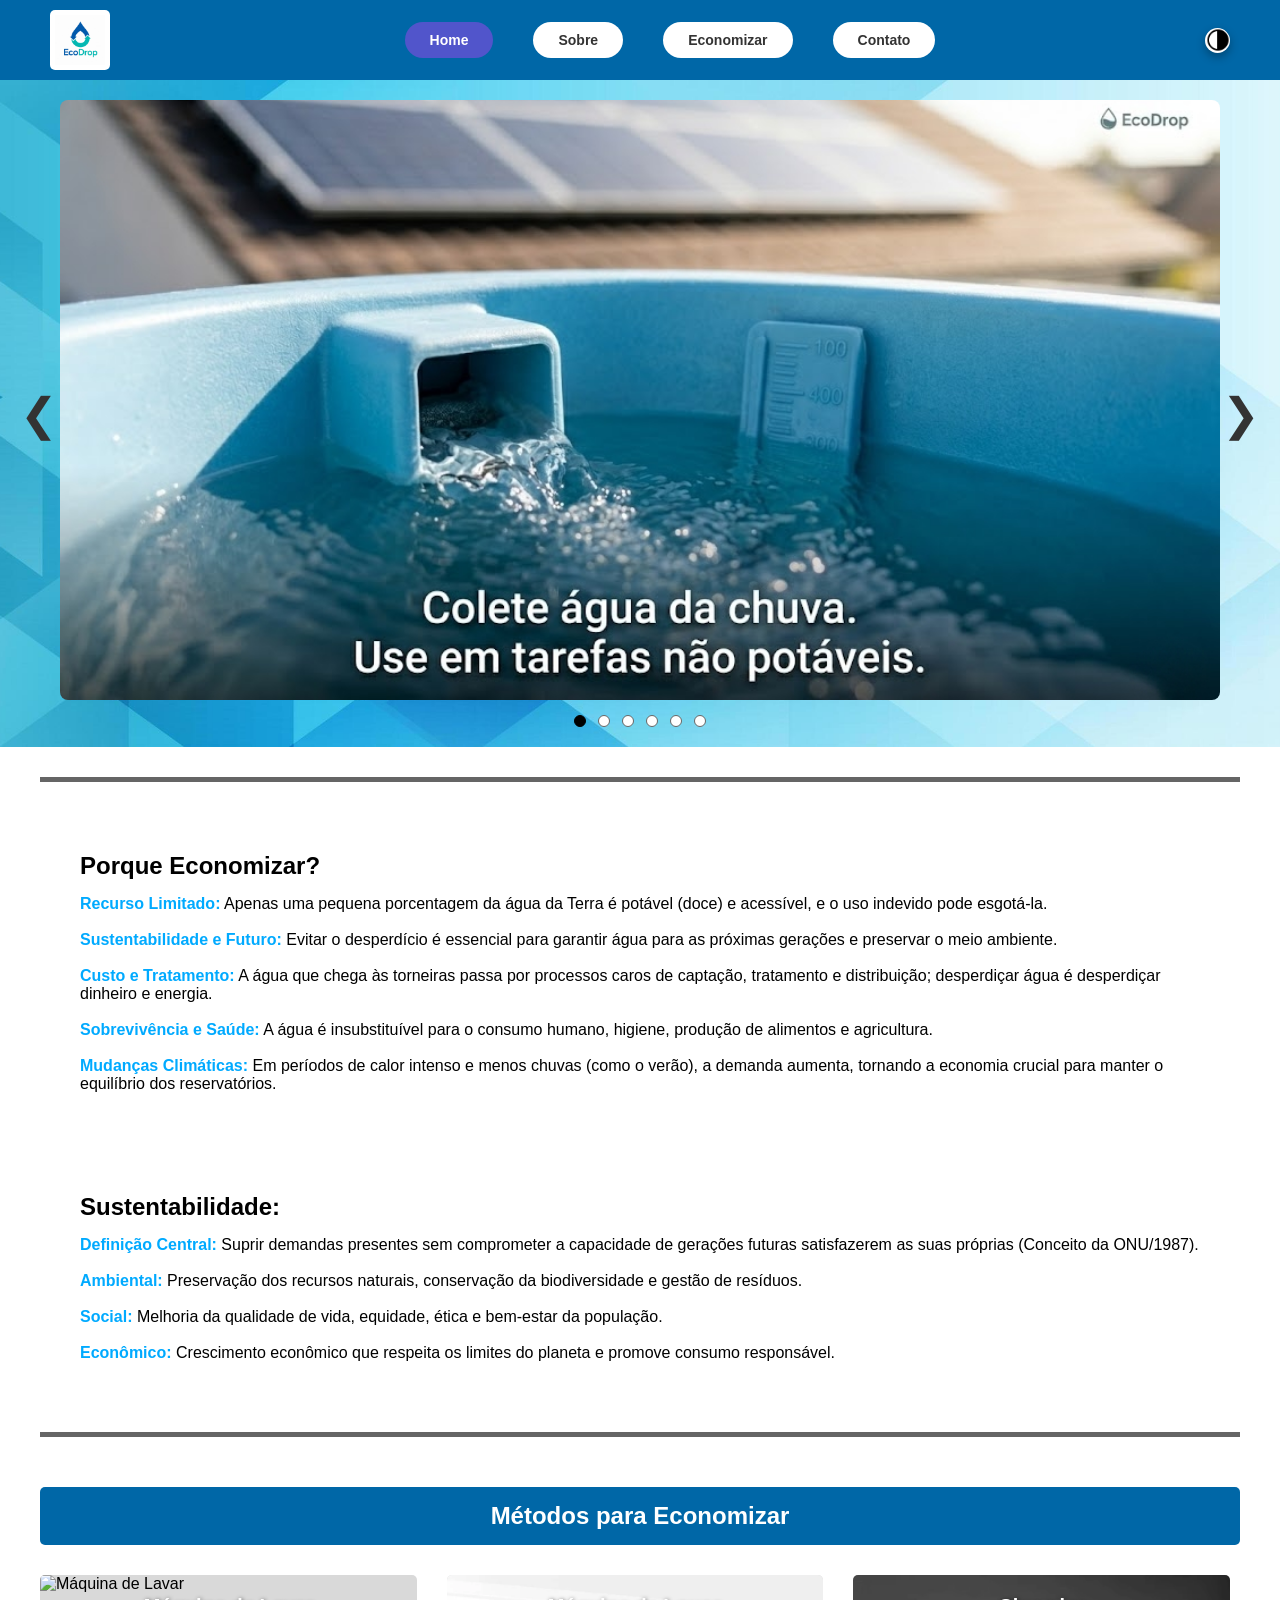
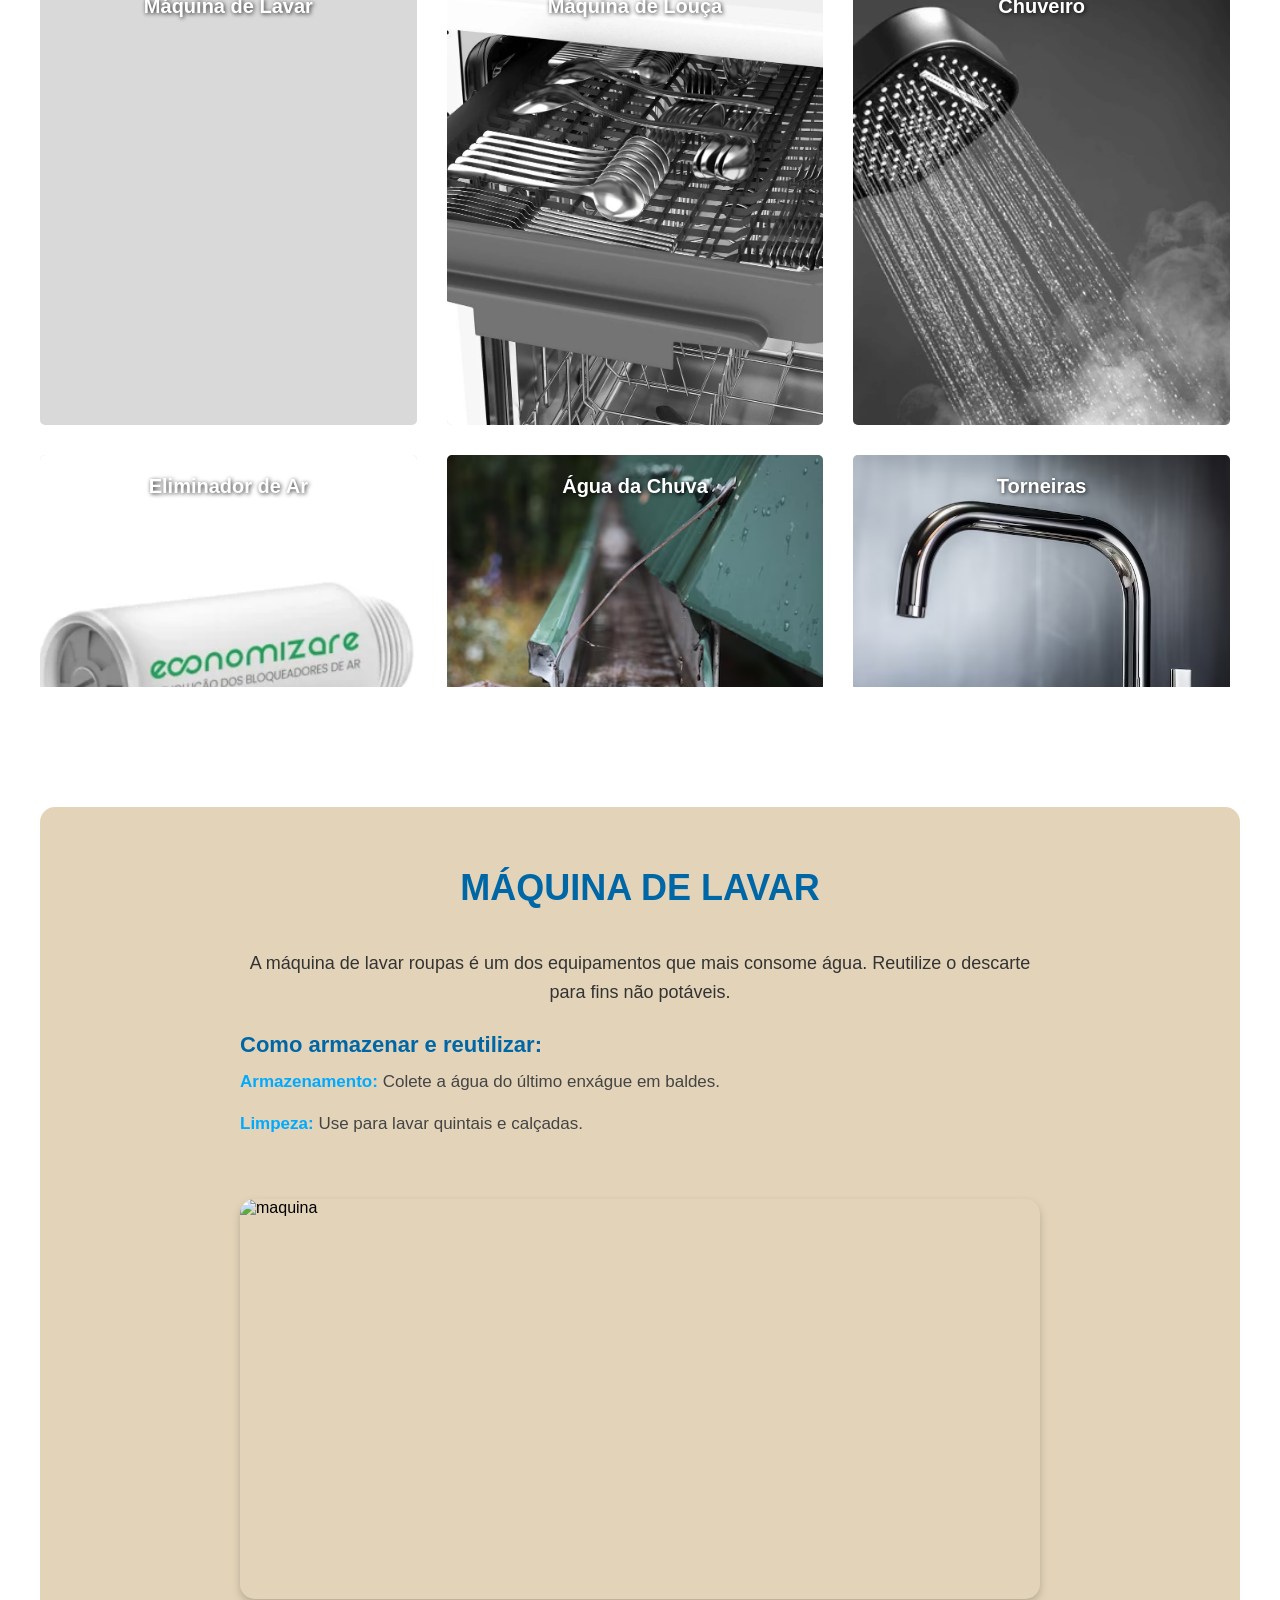
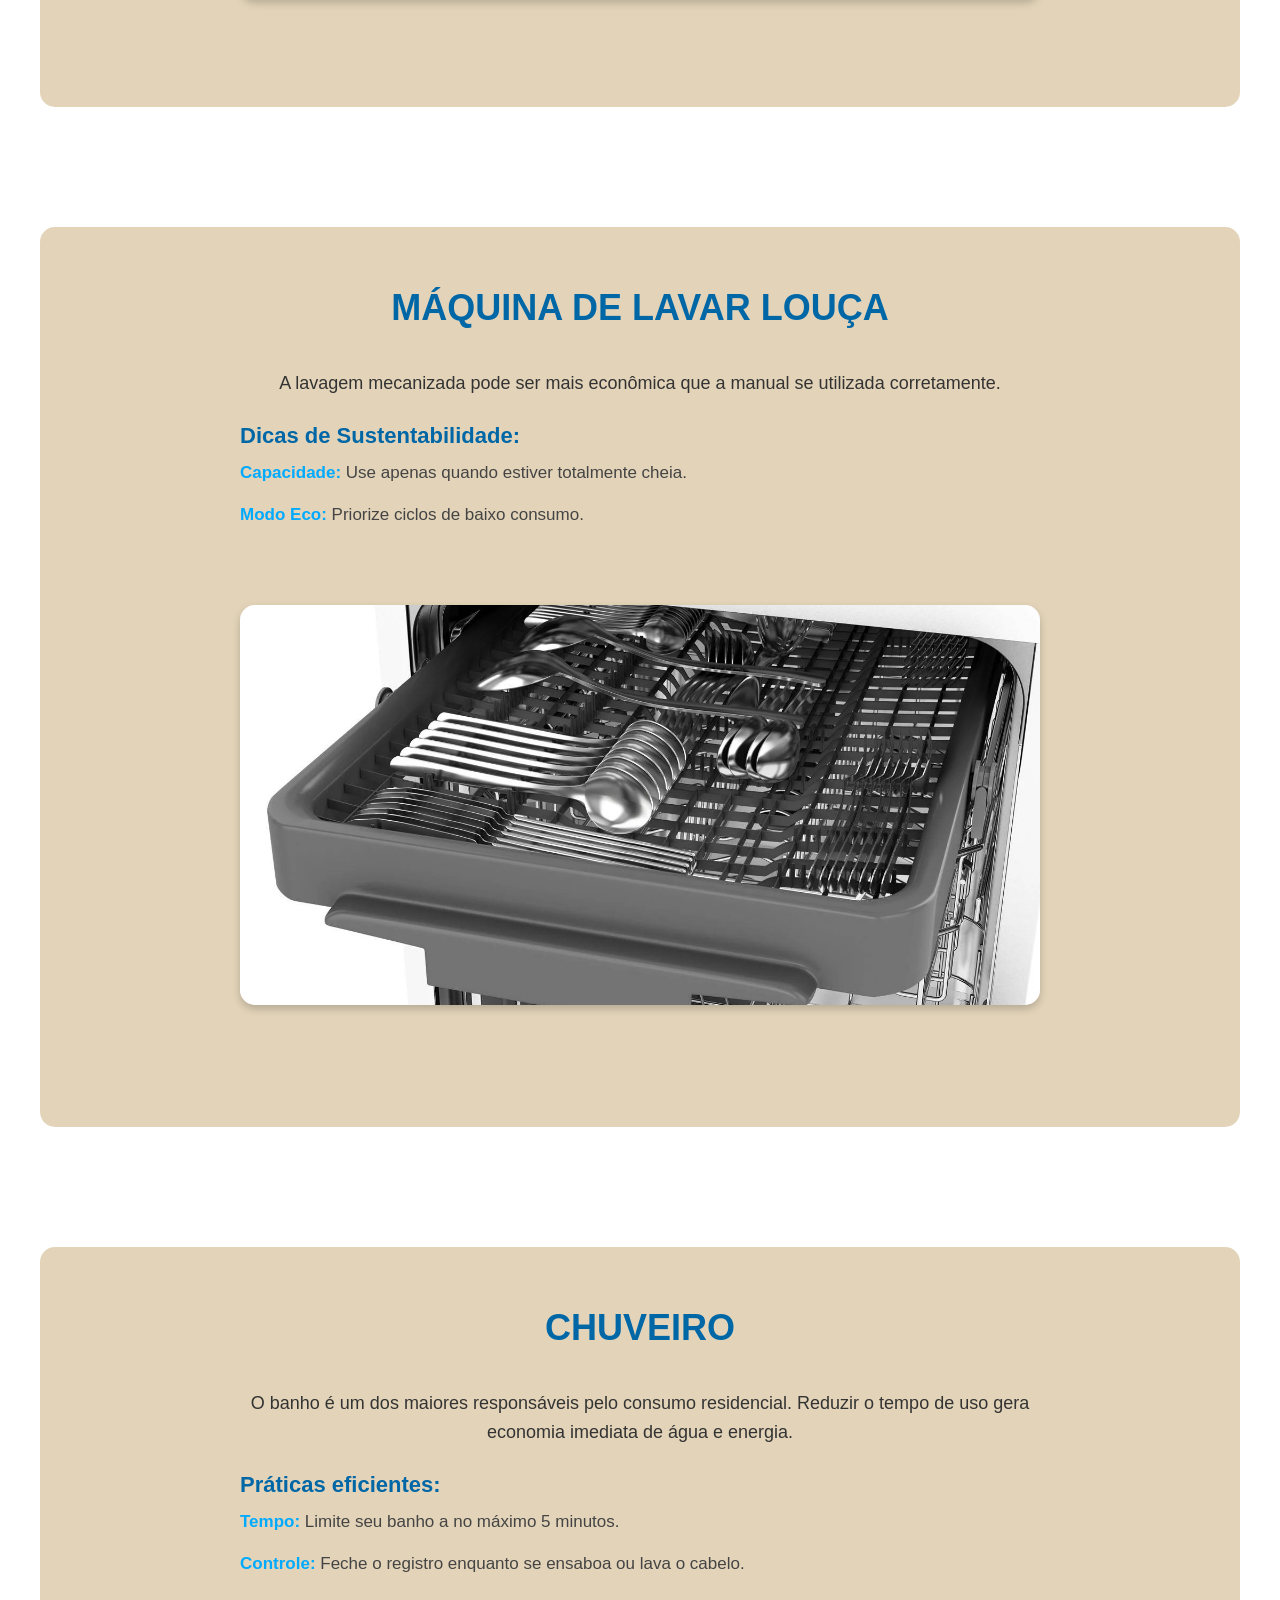
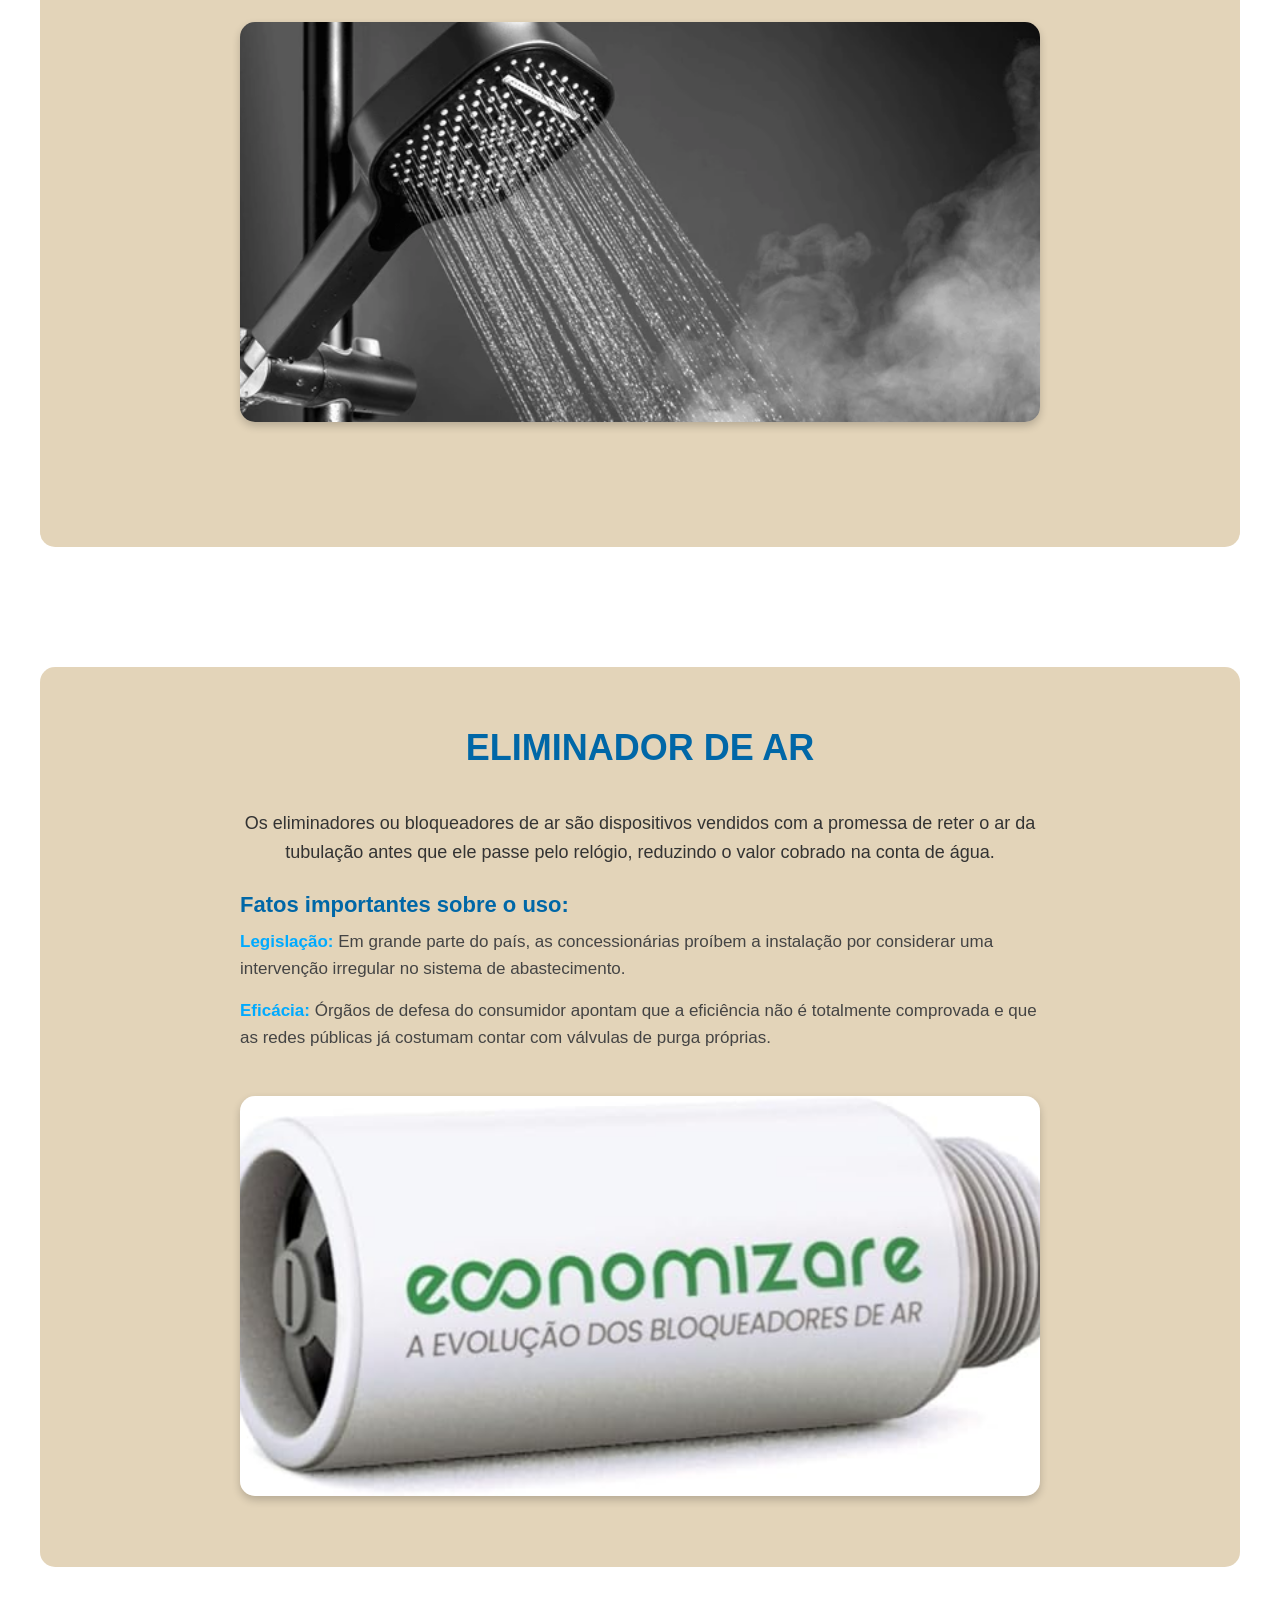
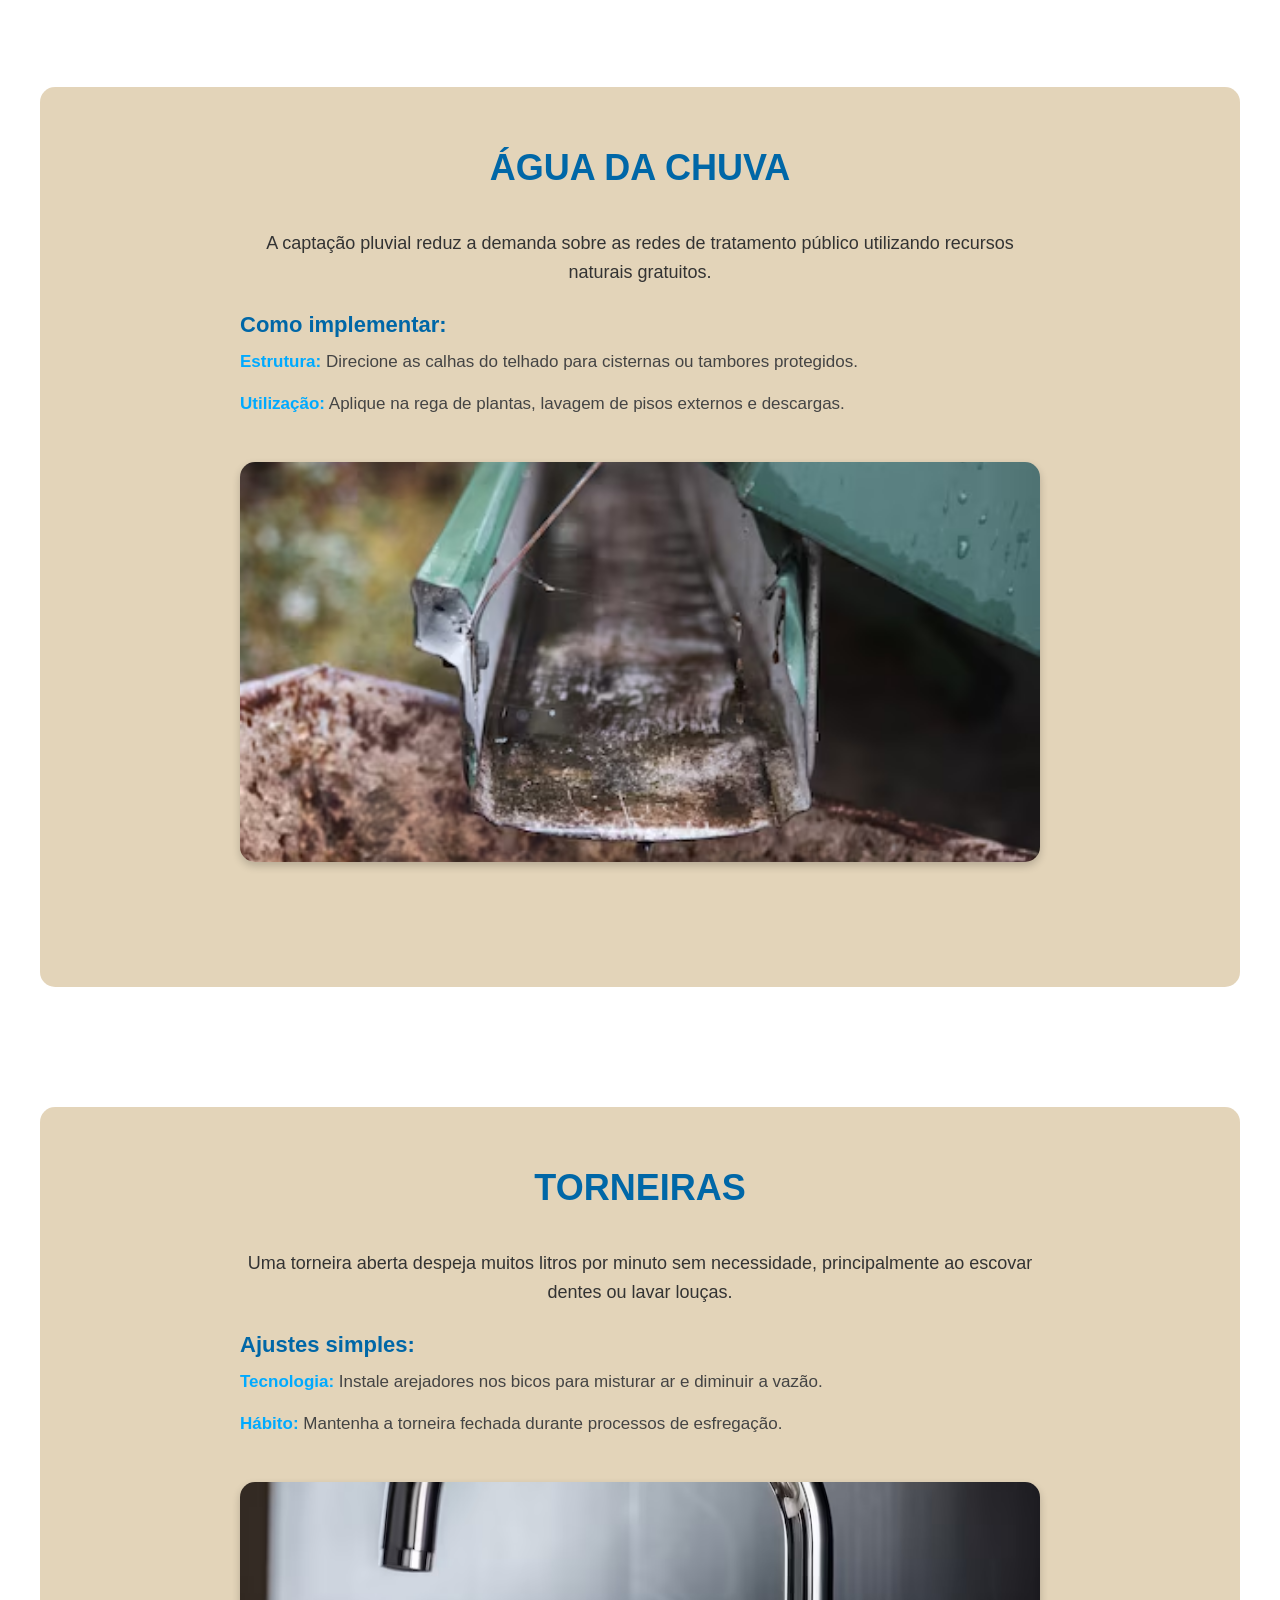
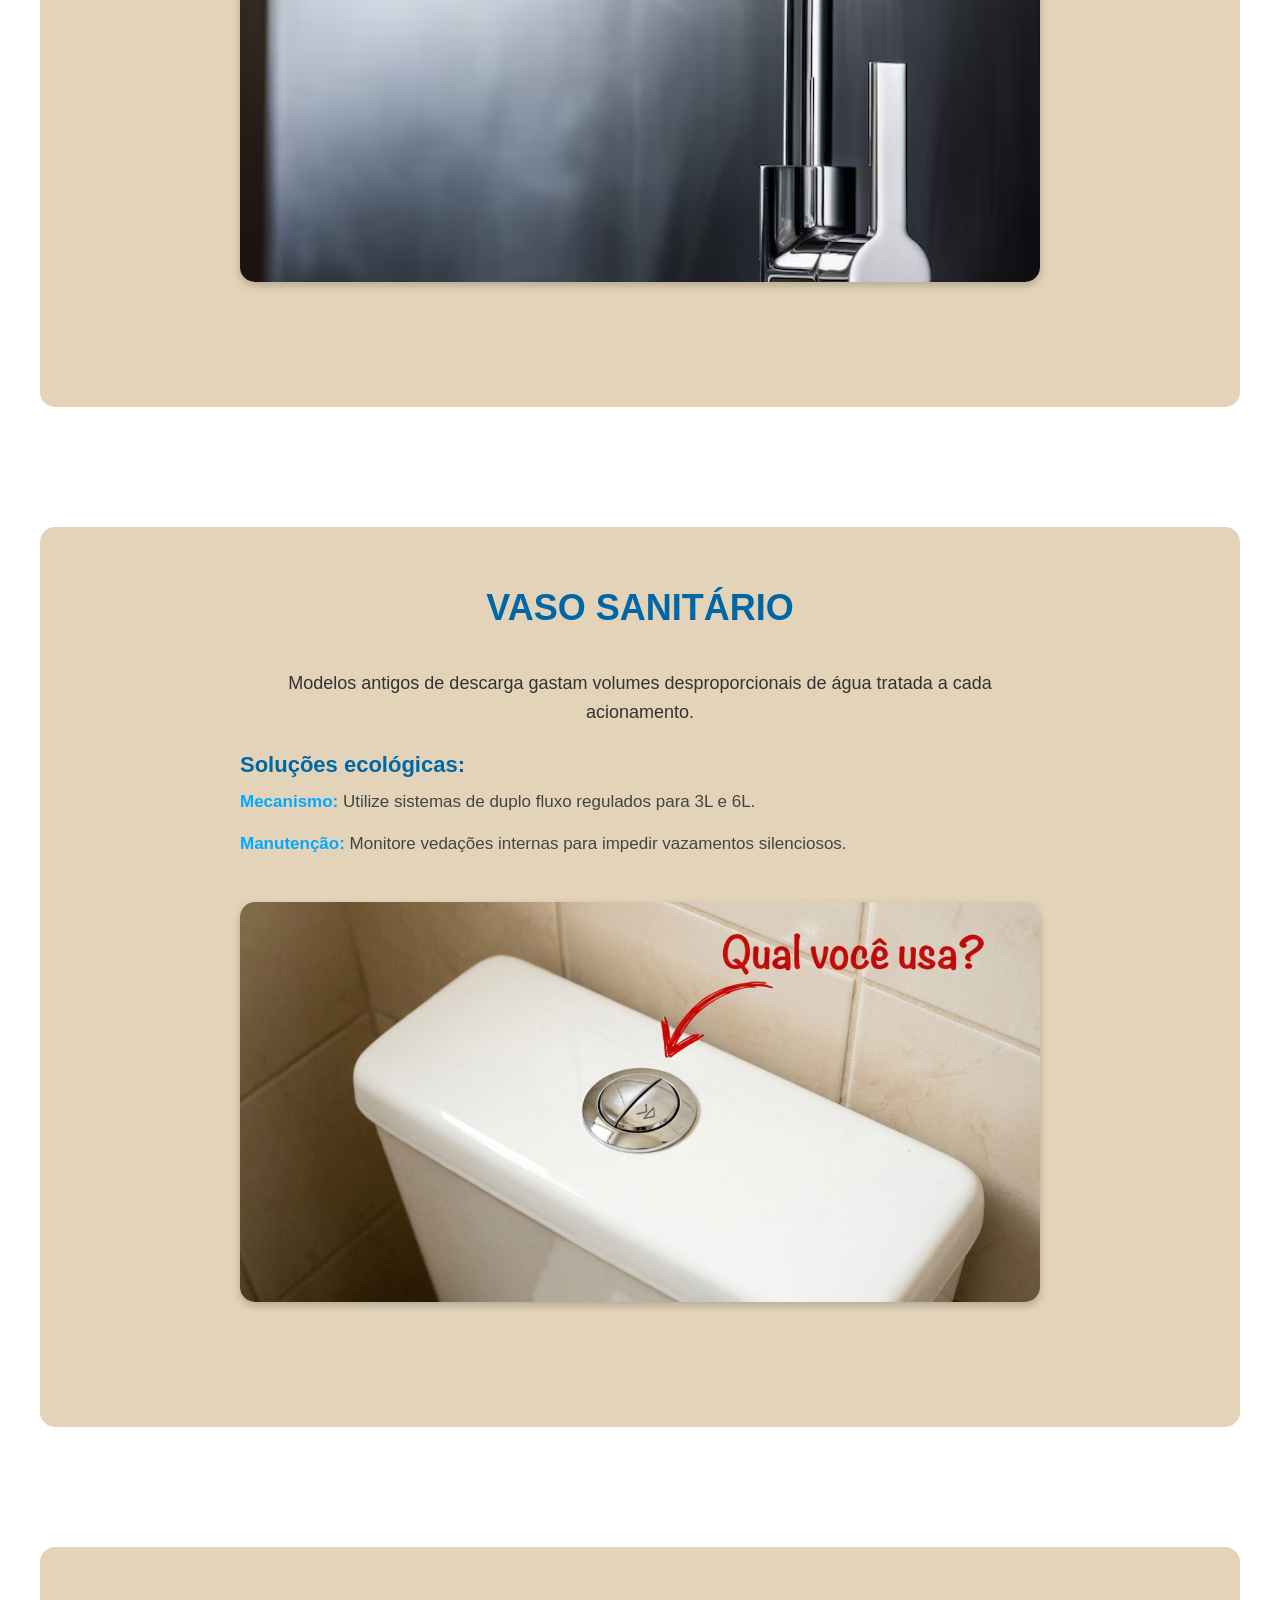
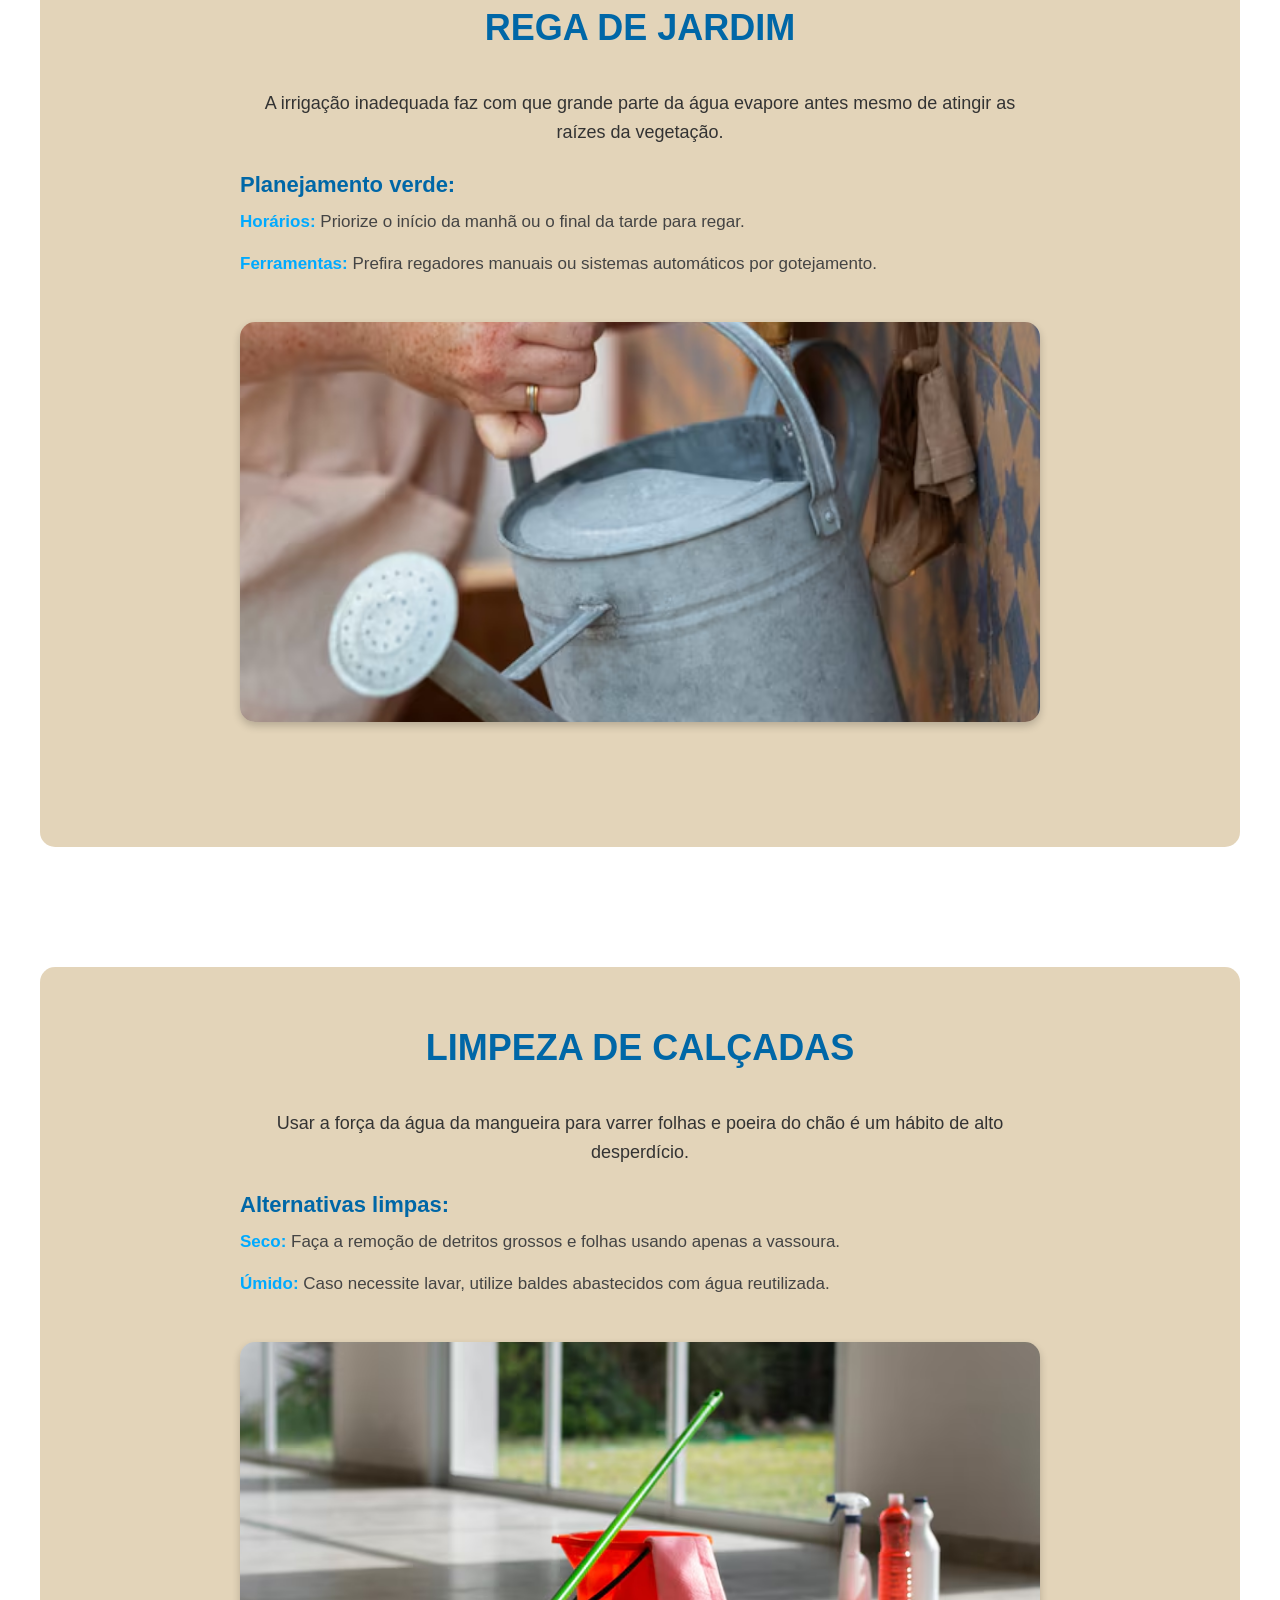
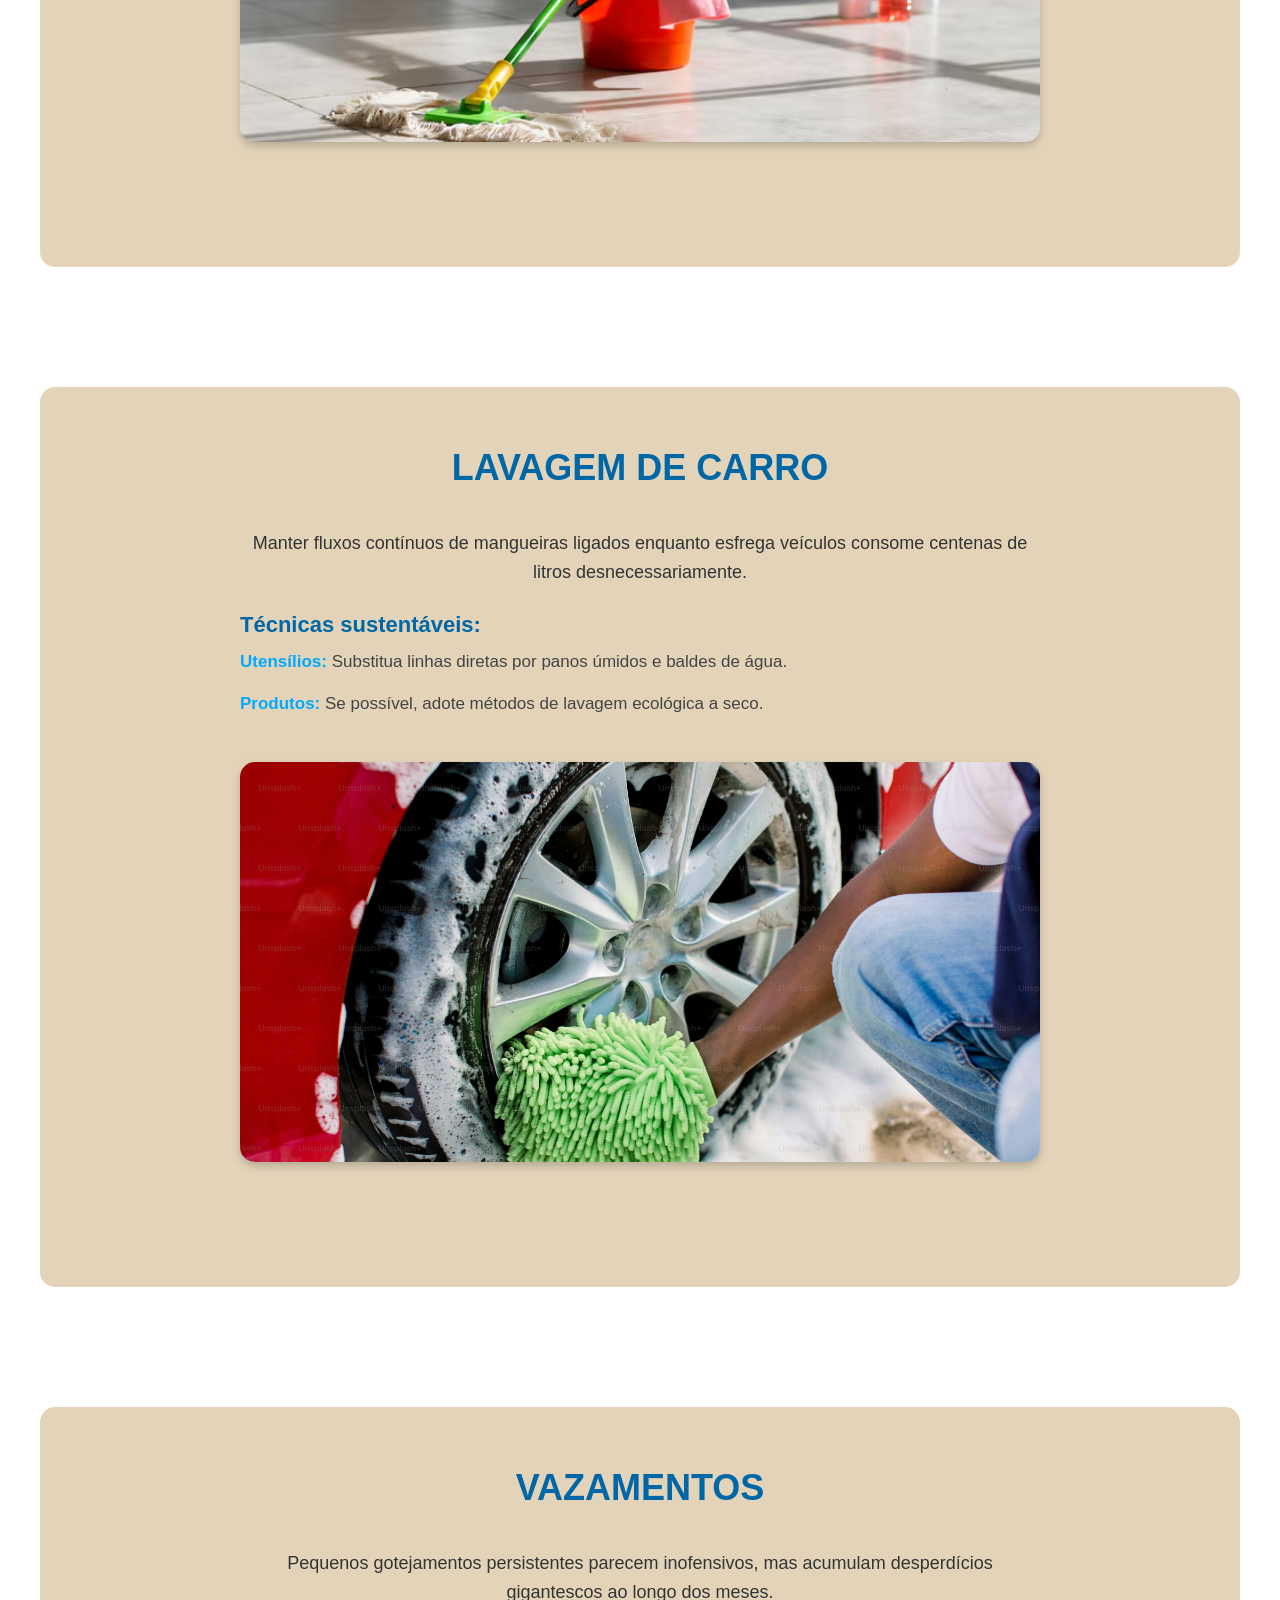
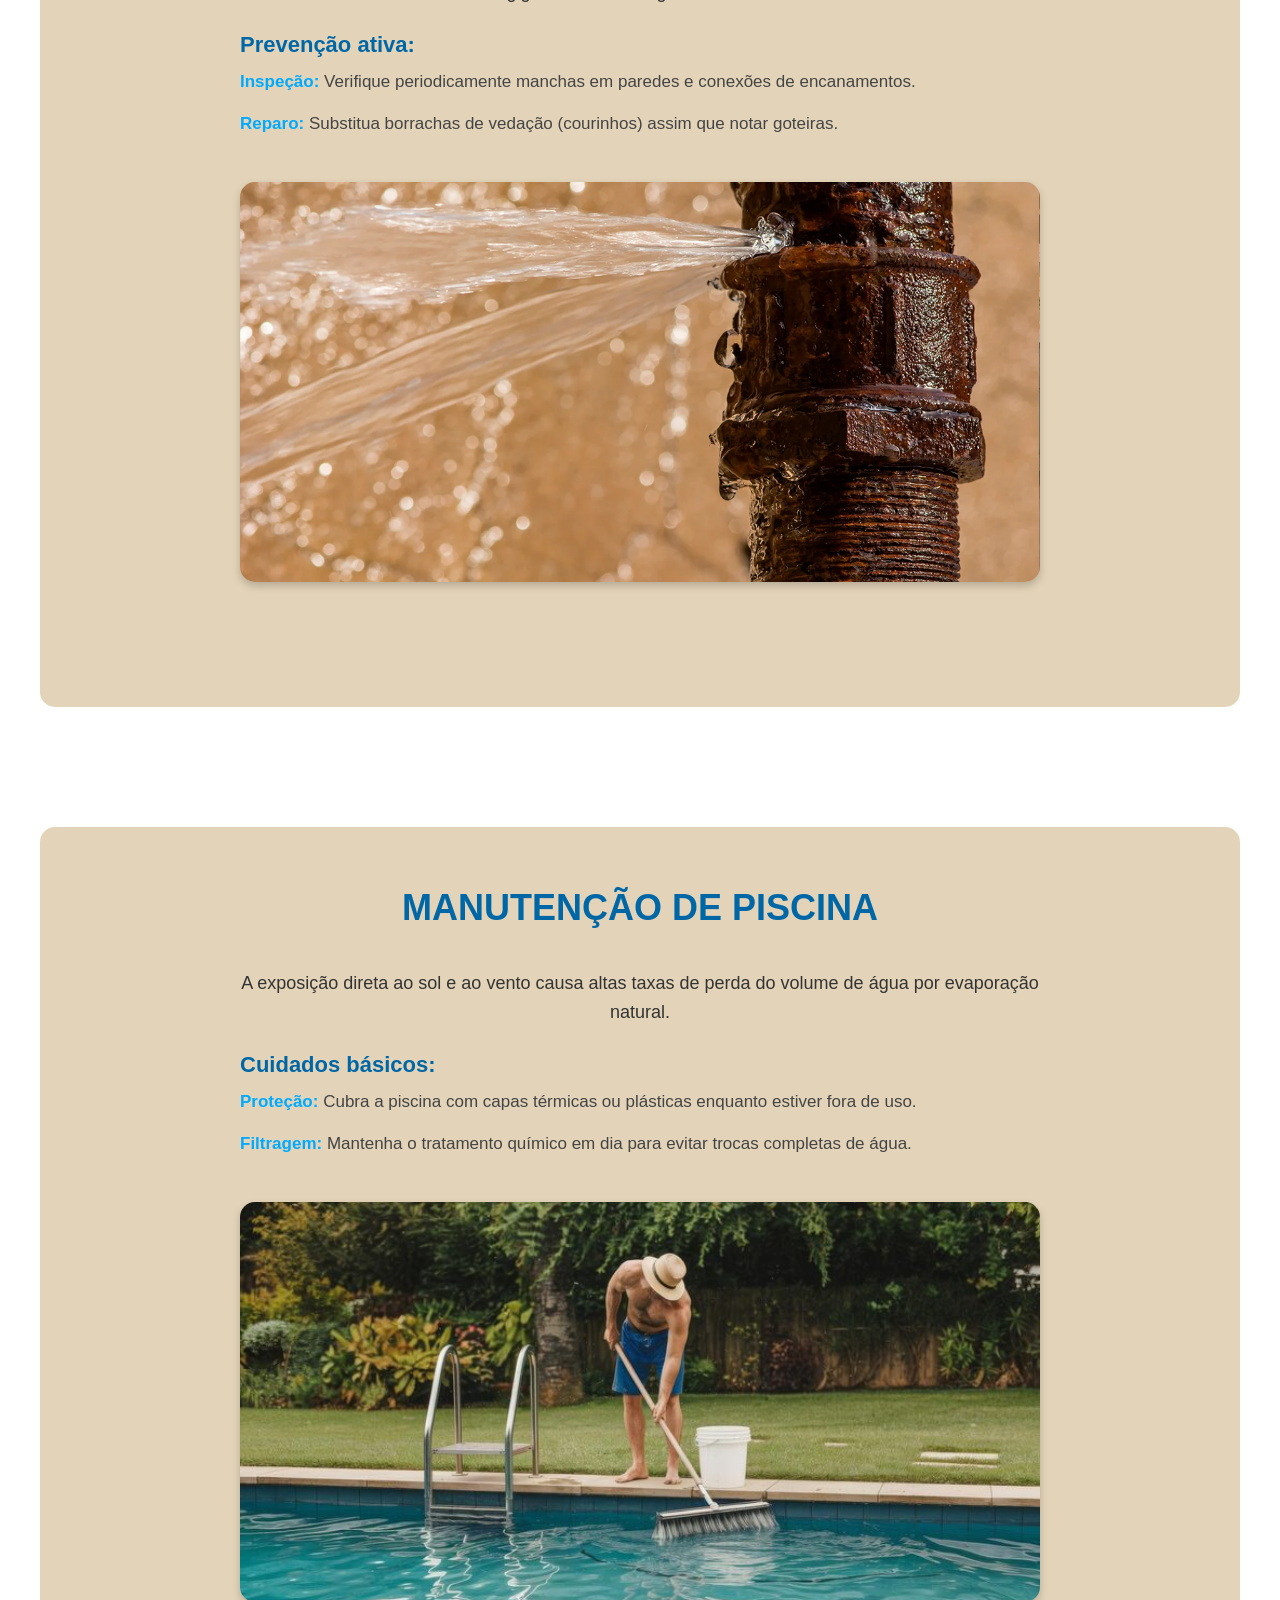
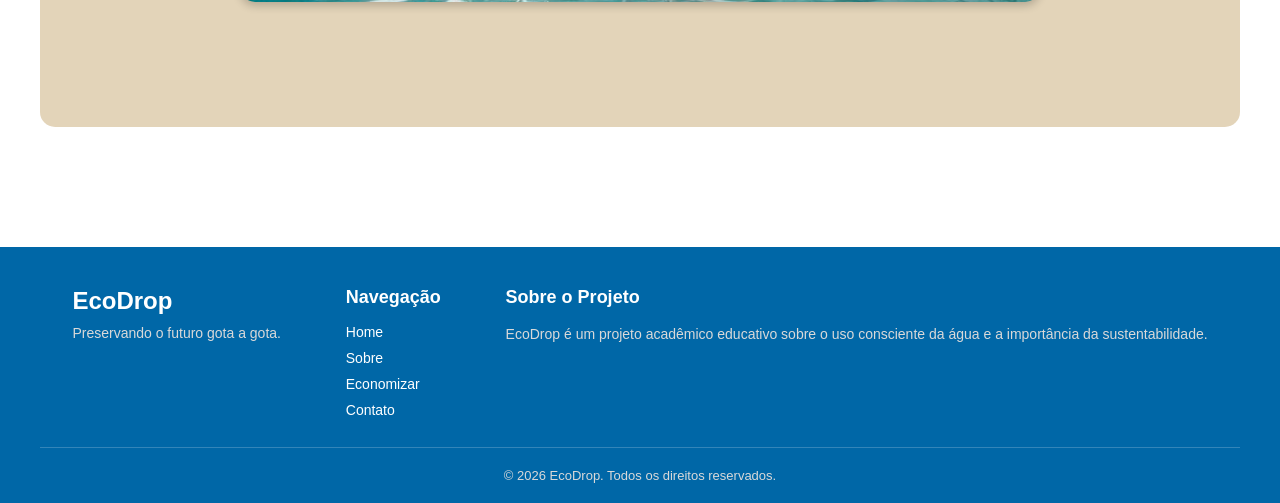
==== commit 408022bd: "adicionamdo acessibilidade modo dark" ====
--- a/index.html
+++ b/index.html
@@ -27,17 +27,14 @@
                 <li><a href="paginas/sobre.html">Sobre</a></li>
                 <li><a href="paginas/economizar.html">Economizar</a></li>
                 <li><a href="paginas/contato.html">Contato</a></li>
-				<div class="menu-dica" id="dica-container"></div>
-				<br>
-				<div class="menu-github">
-					<a href="https://github.com/2026ecodrop" target="_blank">
-						<img src="../imagens/github-icon.png" alt="GitHub" class="icone-github">
-							<span>Meu GitHub</span>
-					</a>
-				</div>
+
+                <li class="item-dica">
+                    <div class="menu-dica" id="dica-container"></div>
+                </li>
+
             </ul>
-			
         </nav>
+        <button id="btn-escuro" title="Alternar Modo Escuro"><img src="/imagens/modo-escuro.png" alt=""></button>
     </header>
 
     <main class="container-banner">
@@ -266,7 +263,7 @@
                 alt="maquina">
         </div>
     </div>
-    
+
     <div class="secao-detalhe" id="detalhe-louca">
         <h1>Máquina de Lavar Louça</h1>
         <div class="texto-explicativo">
@@ -480,39 +477,39 @@
             </div>
         </div>
     </div>
-	
-  <footer class="rodape">
-    <div class="conteudo-rodape">
-
-      <div class="rodape-logo">
-        <h3>EcoDrop</h3>
-        <p>Preservando o futuro gota a gota.</p>
-      </div>
-
-      <div class="rodape-links">
-        <h4>Navegação</h4>
-        <ul>
-          <li><a href="index.html">Home</a></li>
-          <li><a href="paginas/sobre.html">Sobre</a></li>
-          <li><a href="paginas/economizar.html">Economizar</a></li>
-          <li><a href="paginas/contato.html">Contato</a></li>
-        </ul>
-      </div>
-
-      <div class="rodape-links">
-        <h4>Sobre o Projeto</h4>
-        <p style="font-size: 14px; color: #d9d9d9; line-height: 1.6;">
-          EcoDrop é um projeto acadêmico educativo sobre o uso consciente
-          da água e a importância da sustentabilidade.
-        </p>
-      </div>
-
-    </div>
-    <p class="rodape-direitos">© 2026 EcoDrop. Todos os direitos reservados.</p>
-  </footer>
+
+    <footer class="rodape">
+        <div class="conteudo-rodape">
+
+            <div class="rodape-logo">
+                <h3>EcoDrop</h3>
+                <p>Preservando o futuro gota a gota.</p>
+            </div>
+
+            <div class="rodape-links">
+                <h4>Navegação</h4>
+                <ul>
+                    <li><a href="index.html">Home</a></li>
+                    <li><a href="paginas/sobre.html">Sobre</a></li>
+                    <li><a href="paginas/economizar.html">Economizar</a></li>
+                    <li><a href="paginas/contato.html">Contato</a></li>
+                </ul>
+            </div>
+
+            <div class="rodape-links">
+                <h4>Sobre o Projeto</h4>
+                <p style="font-size: 14px; color: #d9d9d9; line-height: 1.6;">
+                    EcoDrop é um projeto acadêmico educativo sobre o uso consciente
+                    da água e a importância da sustentabilidade.
+                </p>
+            </div>
+
+        </div>
+        <p class="rodape-direitos">© 2026 EcoDrop. Todos os direitos reservados.</p>
+    </footer>
 
     <script src="js/script.js"></script>
     <button id="btn-topo" class="botao-subir">&#10094;</button>
 </body>
 
-</html>
+</html>
--- a/CSS/style.css
+++ b/CSS/style.css
@@ -67,6 +67,124 @@
     background-color: #5155cb;
     color: white;
 }
+
+
+#btn-escuro {
+    background: white !important;
+    border: none !important;
+    padding: 0 !important;
+    cursor: pointer;
+    font-size: 0;
+    position: absolute;
+    right: 50px;
+    transition: transform 0.2s, box-shadow 0.2s;
+    outline: none !important;
+    display: flex;
+    align-items: center;
+    justify-content: center;
+    width: 25px;
+    height: 25px;
+    border-radius: 50%;
+    box-shadow: 0 4px 10px rgba(0,0,0,0.3);
+}
+
+#btn-escuro:hover {
+    transform: scale(1.1);
+    box-shadow: 0 6px 15px rgba(0,0,0,0.4);
+}
+
+#btn-escuro img {
+    width: 26px;
+    height: 26px;
+    object-fit: contain;
+    display: block;
+}
+
+@media (max-width: 768px) {
+    #btn-escuro {
+        right: 20px;
+        top: 20px;
+        width: 40px;
+        height: 40px;
+    }
+    
+    #btn-escuro img {
+        width: 22px;
+        height: 22px;
+    }
+}
+
+
+body.modo-escuro {
+    background-color: #121212 !important;
+    color: #f1f1f1 !important;
+}
+body.modo-escuro .containerTexto,
+body.modo-escuro .dica,
+body.modo-escuro .link-card,
+body.modo-escuro .caixa-calculadora,
+body.modo-escuro .formulario,
+body.modo-escuro .card-equipamento,
+body.modo-escuro .resultado {
+    background-color: #242424 !important;
+    color: #ffffff !important;
+    border: 1px solid #333 !important;
+}
+
+body.modo-escuro p,
+body.modo-escuro li,
+body.modo-escuro h1,
+body.modo-escuro h2,
+body.modo-escuro h3,
+body.modo-escuro label,
+body.modo-escuro .texto-explicativo p,
+body.modo-escuro .info-contato p,
+body.modo-escuro .detalhes-contato p {
+    color: #e0e0e0 !important;
+}
+
+body.modo-escuro .destaque-preto {
+    color: #7ee8fa !important;
+}
+
+body.modo-escuro input,
+body.modo-escuro select,
+body.modo-escuro textarea {
+    background-color: #333 !important;
+    color: white !important;
+    border: 1px solid #555 !important;
+}
+
+body.modo-escuro .cabecalho,
+body.modo-escuro .menu ul {
+    background-color: #1a1a1a !important; 
+}
+
+body.modo-escuro .menu a {
+    background-color: #333 !important;
+    color: #ffffff !important;
+}
+
+body.modo-escuro .menu a:hover {
+    background-color: #555 !important;
+    color: #ffffff !important;
+}
+
+body.modo-escuro #home a,
+body.modo-escuro #economizar a,
+body.modo-escuro #contato a, 
+body.modo-escuro #sobre a{
+    background-color: #8f8f8f !important; 
+    border: 1px solid #666 !important;
+}
+
+
+
+
+
+
+
+
 
 .container-banner {
     width: 100%;
@@ -151,6 +269,10 @@
     width: 95%;
     max-width: 1200px;
 }
+
+
+
+
 
 .containerTexto {
     background-color: #ffffff;
@@ -476,13 +598,49 @@
     display: none;
 }
 
+.menu-dica, .item-dica {
+    display: none !important;
+}
+
+
+
 @media (max-width: 768px) {
-    .cabecalho {
-        position: relative;
-        justify-content: center !important;
-        flex-direction: row !important;
-        height: 80px;
-    }
+
+.menu ul.menu-ativo .item-dica {
+        display: block !important;
+        width: 100%;
+    }
+
+    .menu ul.menu-ativo .menu-dica {
+        display: flex !important;
+        flex-direction: column;
+        align-items: center;
+        justify-content: center;
+        padding: 15px;
+        background: rgba(255, 255, 255, 0.1);
+        border-top: 1px solid rgba(255, 255, 255, 0.2);
+        color: white;
+        text-align: center;
+        width: 85%;
+        margin: 20px auto 0 auto;
+        border-radius: 8px;
+    }
+
+    .menu-dica h4 {
+        font-size: 15px;
+        margin-bottom: 5px;
+        width: 100%;
+    }
+
+    .menu-dica p {
+        font-size: 13px;
+        line-height: 1.4;
+        width: 100%;
+        word-wrap: break-word; /* Evita que o texto quebre o layout */
+    }
+
+
+
 
     .menu-hamburger {
         display: block;
@@ -615,4 +773,23 @@
 
     .seta-esq { left: 5px; }
     .seta-dir { right: 5px; }
-}
+	
+	.menu ul {
+        display: flex;
+        flex-direction: column;
+        position: fixed;
+        top: 80px; /* IMPORTANTE: Começa logo abaixo do cabeçalho (80px) */
+        left: -250px;
+        width: 250px;
+        height: calc(100vh - 80px); /* Ajusta a altura para não cobrir o topo */
+        background-color: #0067A7;
+        padding-top: 20px;
+        gap: 20px;
+        z-index: 999; /* Garante que fica por cima de tudo */
+        transition: left 0.3s ease;
+    }
+
+    .menu ul.menu-ativo {
+        left: 0;
+    }
+}
